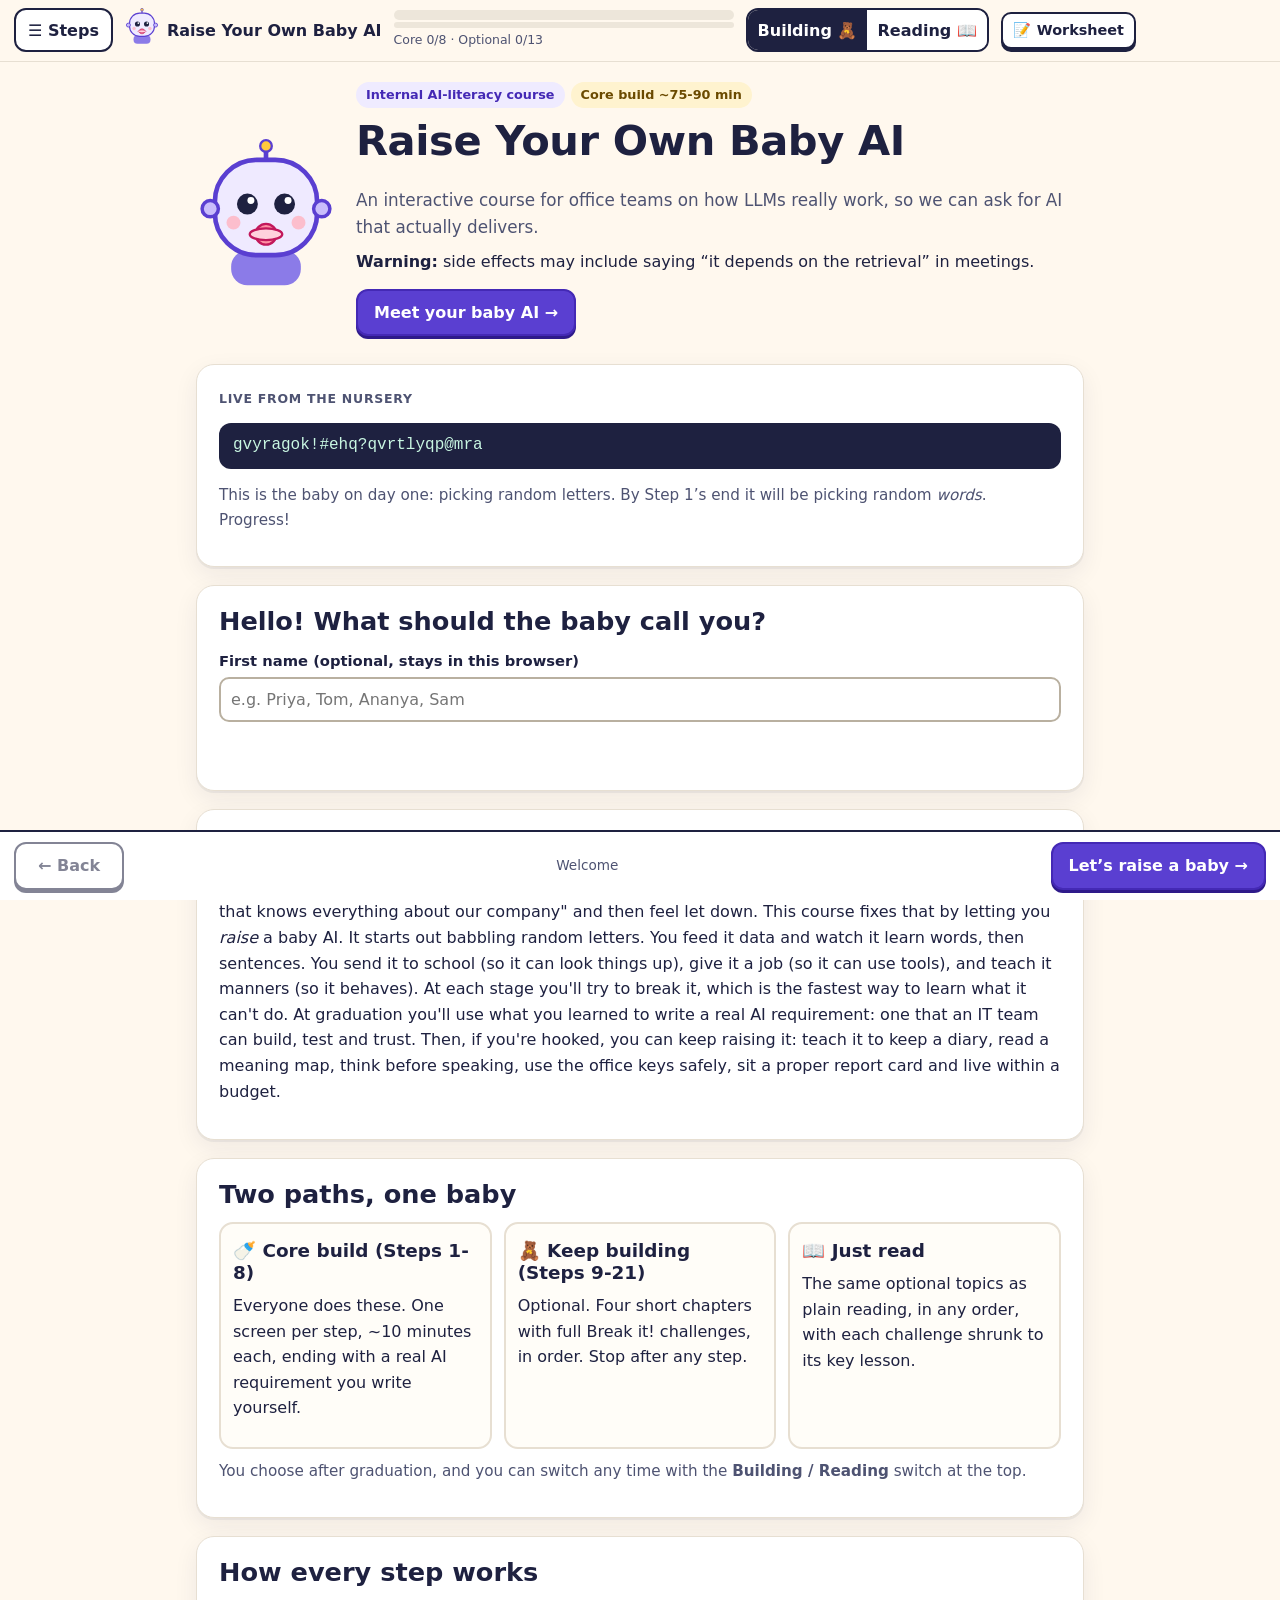
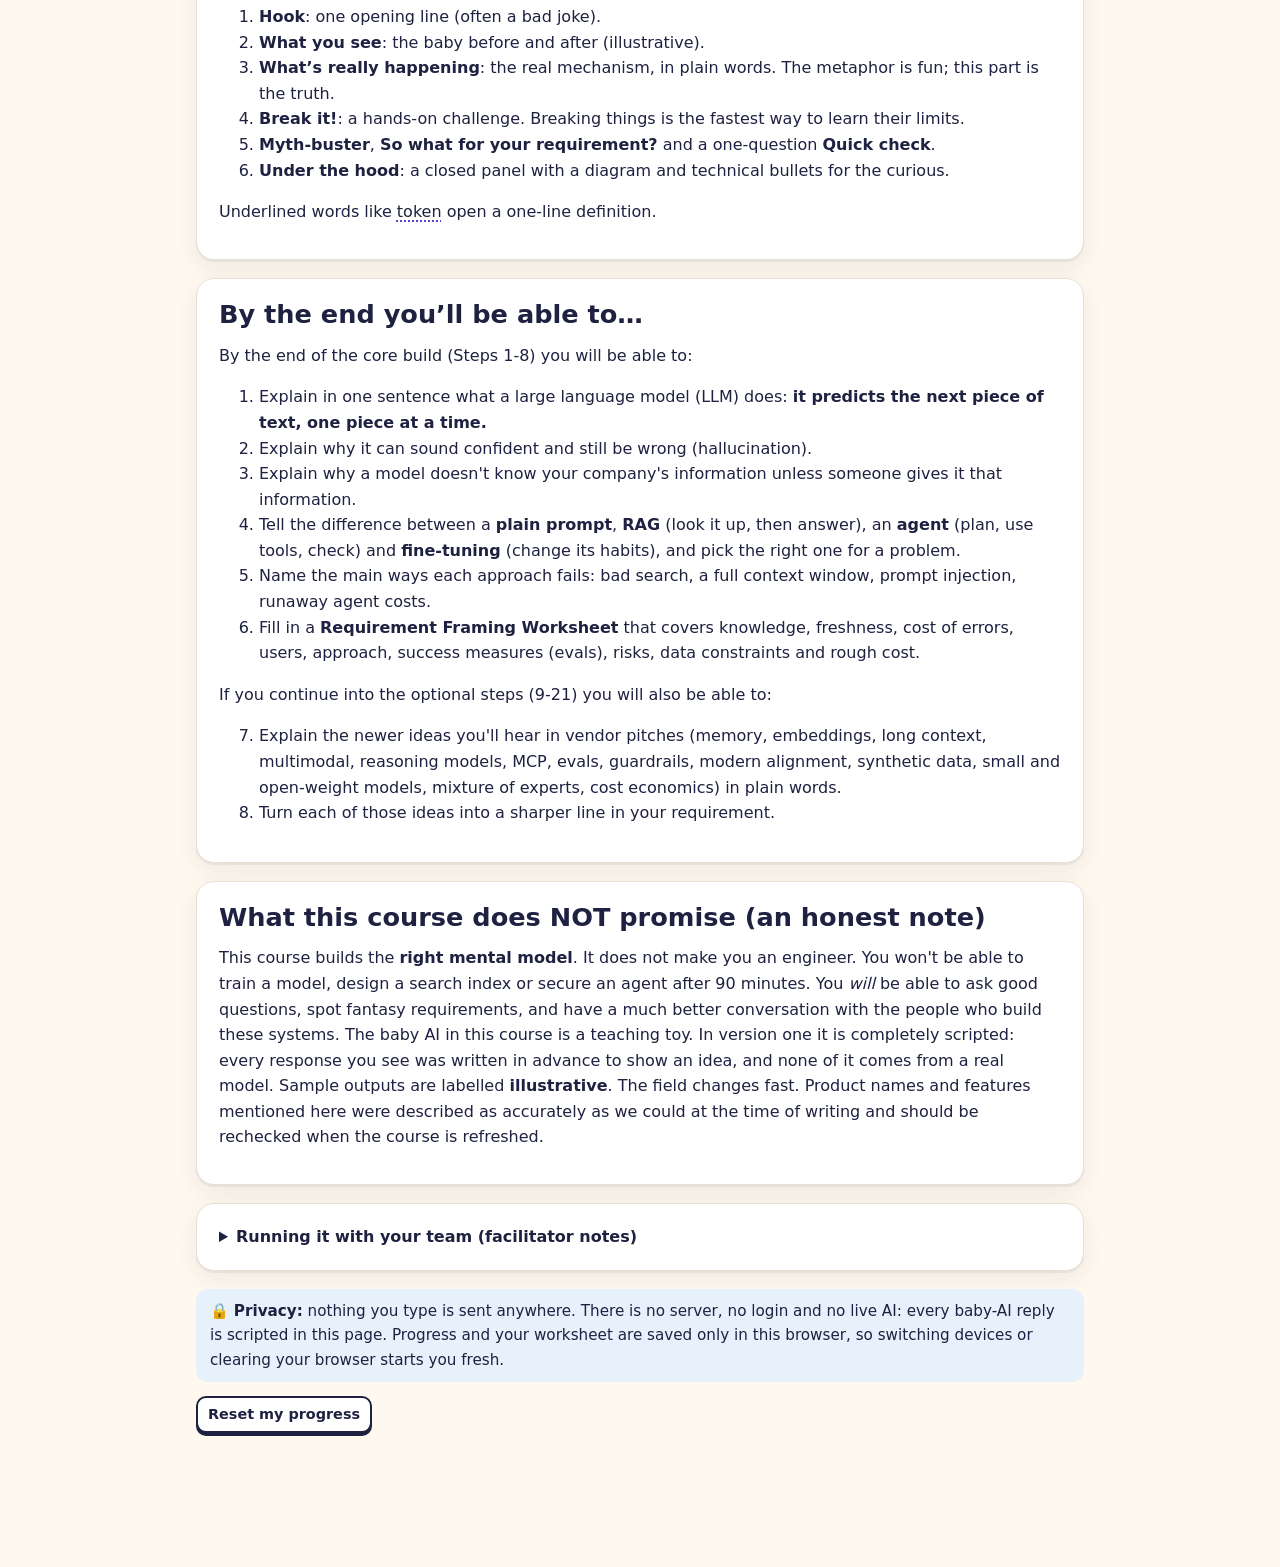
==== index.html @ f0f6d9a9 "Publish Raise Your Own Baby AI course site" ====
<!doctype html>
<html lang="en">
<head>
<meta charset="utf-8">
<meta name="viewport" content="width=device-width, initial-scale=1">
<title>Raise Your Own Baby AI</title>
<meta name="description" content="An interactive, fully offline course for office teams on how LLMs really work. Scripted toy AI, no logins, no live AI.">
<meta name="color-scheme" content="light">
<meta http-equiv="Content-Security-Policy" content="default-src 'self'; img-src 'self' data:; style-src 'self' 'unsafe-inline'; script-src 'self'; connect-src 'none'; object-src 'none'; base-uri 'self'; form-action 'none'">
<meta name="referrer" content="no-referrer">
<link rel="icon" href="assets/img/favicon.svg" type="image/svg+xml">
<link rel="stylesheet" href="assets/css/style.css">
</head>
<body>
<a class="skip" href="#main">Skip to content</a>
<header class="topbar">
  <button id="menuBtn" class="icon-btn" aria-controls="drawer" aria-expanded="false"><span aria-hidden="true">☰</span> Steps</button>
  <a class="brand" href="#/welcome" aria-label="Raise Your Own Baby AI, home"><span id="brandBaby" aria-hidden="true"></span><span>Raise Your Own Baby AI</span></a>
  <div class="progress-wrap" aria-label="Course progress">
    <div class="progress" id="progCore" role="progressbar" aria-label="Core steps done" aria-valuemin="0" aria-valuemax="8" aria-valuenow="0"><span class="core" id="pCore" style="width:0"></span></div>
    <div class="progress" id="progOpt" role="progressbar" aria-label="Optional steps done" aria-valuemin="0" aria-valuemax="13" aria-valuenow="0" style="height:6px"><span class="opt" id="pOpt" style="width:0"></span></div>
    <span class="progress-label" id="progressLabel">Core 0/8</span>
  </div>
  <div class="path-switch hide-sm" role="group" aria-label="Optional steps path">
    <button type="button" data-path="build" aria-pressed="true">Building 🧸</button>
    <button type="button" data-path="read" aria-pressed="false">Reading 📖</button>
  </div>
  <a class="btn small ws-link" href="#/worksheet"><span aria-hidden="true">📝</span><span class="hide-sm">Worksheet</span><span class="sr-only">Worksheet</span></a>
</header>
<nav id="drawer" class="drawer" aria-label="All steps" aria-hidden="true">
  <div class="row" style="justify-content:space-between;margin:0"><strong>All steps</strong><button id="closeDrawer" class="icon-btn" aria-label="Close menu">✕</button></div>
  <div class="path-switch" role="group" aria-label="Optional steps path (menu)" style="margin-top:10px;width:fit-content">
    <button type="button" data-path="build" aria-pressed="true">Building 🧸</button>
    <button type="button" data-path="read" aria-pressed="false">Reading 📖</button>
  </div>
  <div id="drawerList"></div>
  <div class="drawer-foot">
    <p class="note" style="margin:0">🔒 Nothing you type leaves this browser. No server, no login, no live AI.</p>
    <button class="btn small" id="resetBtn">Reset my progress</button>
  </div>
</nav>
<main id="main" tabindex="-1"></main>
<footer class="navbar" aria-label="Step navigation">
  <button class="btn" id="backBtn">← Back</button>
  <span class="where" id="where" aria-live="polite"></span>
  <button class="btn primary" id="nextBtn">Next →</button>
</footer>
<div class="toast" id="toast" role="status" aria-live="polite"></div>
<div id="printArea" aria-hidden="true"></div>
<noscript><p style="padding:20px">This course needs JavaScript turned on. Everything runs in your browser; nothing is sent anywhere.</p></noscript>
<script src="assets/js/content.js"></script>
<script src="assets/js/extras.js"></script>
<script src="assets/js/visuals.js"></script>
<script src="assets/js/widgets-core.js"></script>
<script src="assets/js/widgets-opt-a.js"></script>
<script src="assets/js/widgets-opt-b.js"></script>
<script src="assets/js/worksheet.js"></script>
<script src="assets/js/app.js"></script>
</body>
</html>
---- assets/css/style.css ----
/* Raise Your Own Baby AI — no external fonts, system stack only */
:root{
  --bg:#FFF8EE;--card:#fff;--ink:#1E2140;--muted:#4E5372;--line:#E7DFD2;
  --primary:#5A3FD1;--primary-dark:#4429B5;--primary-soft:#EFEBFF;
  --accent:#FFC93C;--accent-soft:#FFF3CF;--mint:#11714F;--mint-soft:#E2F5EC;
  --coral:#B0341D;--coral-soft:#FFE9E3;--sky:#1F5FA8;--sky-soft:#E6F1FC;
  --radius:18px;--shadow:0 2px 0 rgba(30,33,64,.06),0 8px 24px rgba(30,33,64,.07);
  --font:system-ui,-apple-system,"Segoe UI",Roboto,"Helvetica Neue",Arial,"Noto Sans",sans-serif;
  --font-display:ui-rounded,"SF Pro Rounded","Segoe UI Variable Display","Segoe UI",system-ui,sans-serif;
  --mono:ui-monospace,SFMono-Regular,Consolas,"Liberation Mono",Menlo,monospace;
}
*{box-sizing:border-box}
html{scroll-behavior:smooth;-webkit-text-size-adjust:100%}
@media (prefers-reduced-motion:reduce){html{scroll-behavior:auto}*{animation-duration:.01ms!important;transition-duration:.01ms!important}}
body{margin:0;background:var(--bg);color:var(--ink);font:16px/1.6 var(--font);padding-bottom:84px}
h1,h2,h3,h4{font-family:var(--font-display);line-height:1.2;margin:.2em 0 .5em}
h1{font-size:clamp(1.8rem,4.5vw,2.6rem);letter-spacing:-.01em}
h2{font-size:clamp(1.3rem,3vw,1.6rem)}
h3{font-size:1.15rem}
a{color:var(--primary-dark)}
p{margin:.5em 0 .9em}
code{font-family:var(--mono);font-size:.92em;background:#F4F1EA;padding:.1em .35em;border-radius:6px}
:focus-visible{outline:3px solid #1E66F5;outline-offset:2px;border-radius:6px}
.skip{position:absolute;left:-999px;top:0;background:#fff;padding:8px 12px;z-index:100}
.skip:focus{left:8px;top:8px}
.sr-only{position:absolute;width:1px;height:1px;overflow:hidden;clip:rect(0 0 0 0);white-space:nowrap}
button{font:inherit;cursor:pointer}
button:disabled{cursor:not-allowed;opacity:.55}
input,select,textarea{font:inherit;color:inherit}

/* top bar */
.topbar{position:sticky;top:0;z-index:30;display:flex;align-items:center;gap:12px;padding:8px 14px;background:rgba(255,248,238,.96);border-bottom:1px solid var(--line);backdrop-filter:blur(6px)}
.brand{display:flex;align-items:center;gap:8px;text-decoration:none;color:var(--ink);font-family:var(--font-display);font-weight:800;white-space:nowrap}
.brand .baby{width:34px;height:37px}
.topbar .grow{flex:1;min-width:40px}
.progress-wrap{flex:1;max-width:340px;display:flex;flex-direction:column;gap:2px}
.progress{height:10px;background:#EDE6DA;border-radius:99px;overflow:hidden;display:flex}
.progress .core{background:var(--primary);transition:width .4s}
.progress .opt{background:var(--accent);transition:width .4s}
.progress-label{font-size:.78rem;color:var(--muted);white-space:nowrap}
.btn,.chip-btn{display:inline-flex;align-items:center;justify-content:center;gap:6px;border:2px solid var(--ink);background:#fff;color:var(--ink);padding:9px 16px;border-radius:12px;font-weight:700;text-decoration:none;box-shadow:0 3px 0 var(--ink);transition:transform .08s,box-shadow .08s;min-height:44px}
.btn:hover{transform:translateY(-1px)}
.btn:active{transform:translateY(2px);box-shadow:0 1px 0 var(--ink)}
.btn.primary{background:var(--primary);border-color:var(--primary-dark);color:#fff;box-shadow:0 3px 0 #2E1A8A}
.btn.accent{background:var(--accent);border-color:#8A6300;box-shadow:0 3px 0 #8A6300}
.btn.danger{background:var(--coral);border-color:#7A1F0F;color:#fff;box-shadow:0 3px 0 #7A1F0F}
.btn.ghost{border-color:transparent;box-shadow:none;background:transparent;text-decoration:underline}
.btn.small{padding:5px 10px;min-height:36px;font-size:.9rem;border-radius:10px}
.btn[aria-pressed="true"]{background:var(--ink);color:#fff}
.icon-btn{border:2px solid var(--ink);background:#fff;border-radius:12px;min-height:44px;padding:6px 12px;font-weight:700;color:var(--ink)}
.path-switch{display:flex;border:2px solid var(--ink);border-radius:12px;overflow:hidden}
.path-switch button{border:0;background:#fff;padding:7px 10px;font-weight:700;min-height:40px;color:var(--ink)}
.path-switch button[aria-pressed="true"]{background:var(--ink);color:#fff}
.ws-link{white-space:nowrap}
@media (max-width:820px){.brand span{display:none}.hide-sm{display:none!important}.topbar{gap:8px;padding:8px}}

/* drawer */
.drawer{position:fixed;inset:0 auto 0 0;width:min(360px,92vw);background:#fff;z-index:50;box-shadow:8px 0 30px rgba(0,0,0,.15);overflow:auto;padding:16px;transform:translateX(-105%);transition:transform .2s;visibility:hidden}
.drawer.open{transform:none;visibility:visible}
.scrim{position:fixed;inset:0;background:rgba(30,33,64,.35);z-index:45}
.drawer h2{font-size:1.1rem;margin-top:18px}
.drawer ol{list-style:none;padding:0;margin:0}
.drawer li a,.drawer li .locked{display:flex;gap:10px;align-items:center;padding:8px 10px;border-radius:10px;text-decoration:none;color:var(--ink)}
.drawer li a:hover{background:var(--primary-soft)}
.drawer li a[aria-current="page"]{background:var(--primary);color:#fff}
.drawer li .locked{color:#6b6f85}
.drawer .num{display:inline-grid;place-items:center;width:28px;height:28px;border-radius:50%;background:#F1EDE6;font-weight:800;font-size:.85rem;flex:none}
.drawer .done .num{background:var(--mint);color:#fff}
.drawer-foot{margin-top:20px;padding-top:12px;border-top:1px solid var(--line);display:flex;flex-direction:column;gap:8px}

/* layout */
main{max-width:920px;margin:0 auto;padding:20px 16px 40px;outline:none}
.card{background:var(--card);border:1px solid var(--line);border-radius:var(--radius);padding:20px 22px;margin:18px 0;box-shadow:var(--shadow)}
.card>h2:first-child,.card>h3:first-child{margin-top:0}
.section-label{display:inline-flex;align-items:center;gap:6px;font-size:.78rem;font-weight:800;letter-spacing:.06em;text-transform:uppercase;color:var(--muted);margin-bottom:6px}
.step-head{display:flex;gap:18px;align-items:center;margin-top:8px}
.step-head .baby{flex:none;animation:bob 3s ease-in-out infinite}
@keyframes bob{50%{transform:translateY(-4px)}}
.chips{display:flex;flex-wrap:wrap;gap:6px;margin-bottom:6px}
.chip{display:inline-block;font-size:.8rem;font-weight:700;padding:3px 10px;border-radius:99px;background:var(--primary-soft);color:var(--primary-dark)}
.chip.time{background:var(--accent-soft);color:#6B4A00}
.chip.opt{background:var(--mint-soft);color:var(--mint)}
.concept{color:var(--muted);font-size:1.05rem;margin:0}
.hook{font-size:1.25rem;font-family:var(--font-display);font-weight:650;border-left:6px solid var(--accent);background:var(--accent-soft)}
.quip{display:block;margin-top:8px;font-size:1rem;font-weight:500;color:#5b4300;font-style:italic}
.ba{display:grid;grid-template-columns:1fr 1fr;gap:14px}
@media (max-width:640px){.ba{grid-template-columns:1fr}}
.ba>div{border-radius:14px;padding:14px;position:relative}
.ba .before{background:#F6F2EC;border:2px dashed #CFC5B5}
.ba .after{background:var(--mint-soft);border:2px solid #9ED8BF}
.ba h4{margin:0 0 6px;font-size:.95rem}
.ba code,.out{display:inline;background:#fff;border:1px solid var(--line);font-family:var(--mono);padding:.15em .4em;border-radius:6px;line-height:1.9;box-decoration-break:clone;-webkit-box-decoration-break:clone}
.illus{display:inline-block;font-size:.72rem;font-weight:800;text-transform:uppercase;letter-spacing:.05em;color:#6B4A00;background:var(--accent-soft);border:1px solid #E9C766;padding:1px 8px;border-radius:99px}
.conf{display:inline-block;font-size:.72rem;font-weight:800;color:var(--coral);background:var(--coral-soft);border:1px solid #F2B8AA;padding:1px 8px;border-radius:99px;margin-left:4px;cursor:help}
.note{color:var(--muted);font-size:.95rem;margin-top:10px}
.mech h3{margin-top:1em}
.mech ul,.mech ol{padding-left:1.3em}
table{border-collapse:collapse;width:100%;font-size:.95rem}
th,td{border:1px solid var(--line);padding:8px;text-align:left;vertical-align:top}
th{background:#F7F3EC}
.table-wrap{overflow-x:auto}

/* break it */
.breakit{border:3px solid var(--ink);background:#fff;box-shadow:6px 6px 0 var(--accent)}
.breakit>h2{display:flex;align-items:center;gap:8px;flex-wrap:wrap}
.goal{background:var(--primary-soft);border-radius:12px;padding:10px 14px}
.done-banner{display:none;margin-top:14px;padding:12px 14px;border-radius:12px;background:var(--mint-soft);border:2px solid var(--mint);color:#0B4D36;font-weight:650}
.breakit.complete .done-banner{display:block}
.discover{background:var(--sky-soft);border-left:5px solid var(--sky);padding:10px 14px;border-radius:10px;margin-top:10px}
.widget{margin-top:14px}
.row{display:flex;flex-wrap:wrap;gap:10px;align-items:center;margin:10px 0}
.row.tight{gap:6px}
.col2{display:grid;grid-template-columns:1fr 1fr;gap:14px}
.col3{display:grid;grid-template-columns:repeat(3,1fr);gap:12px}
@media (max-width:700px){.col2,.col3{grid-template-columns:1fr}}
.panel{border:2px solid var(--line);border-radius:14px;padding:12px;background:#FCFAF6}
.panel h4{margin:0 0 8px;font-size:1rem}
.field{display:flex;flex-direction:column;gap:4px;margin:8px 0}
.field label,.lbl{font-weight:700;font-size:.92rem}
.input,select.input,textarea.input{border:2px solid #B9B0A0;border-radius:10px;padding:8px 10px;background:#fff;min-height:42px;width:100%}
textarea.input{min-height:84px;resize:vertical}
.input:focus{border-color:var(--primary)}
input[type=range]{width:100%;accent-color:var(--primary);min-height:32px}
input[type=checkbox],input[type=radio]{accent-color:var(--primary);width:20px;height:20px;vertical-align:middle}
.switch{display:inline-flex;align-items:center;gap:8px;font-weight:700;cursor:pointer;user-select:none;padding:6px 10px;border:2px solid var(--line);border-radius:10px;background:#fff}
.log{font-family:var(--mono);font-size:.86rem;background:#1E2140;color:#E9E6FF;border-radius:12px;padding:12px;min-height:120px;max-height:340px;overflow:auto;white-space:pre-wrap}
.log .plan{color:#B9A9FF}.log .act{color:#FFD873}.log .obs{color:#9FE3C6}.log .bad{color:#FF9C88;font-weight:700}.log .ok{color:#9FE3C6;font-weight:700}
.bubble{background:#fff;border:2px solid var(--line);border-radius:14px 14px 14px 4px;padding:10px 12px;margin:8px 0;max-width:95%}
.bubble.user{background:var(--primary-soft);border-color:#CFC4FF;border-radius:14px 14px 4px 14px;margin-left:auto}
.bubble.bot::before{content:"🤖 ";}
.chat{min-height:150px;max-height:320px;overflow:auto;display:flex;flex-direction:column}
.bars{display:flex;flex-direction:column;gap:6px}
.bar{display:grid;grid-template-columns:110px 1fr 52px;gap:8px;align-items:center;font-size:.92rem}
.bar .track{height:20px;background:#EFE9DF;border-radius:6px;overflow:hidden}
.bar .fill{height:100%;background:var(--primary);border-radius:6px;transition:width .3s}
.bar .tok{font-family:var(--mono);white-space:pre;overflow:hidden;text-overflow:ellipsis}
.meter{display:flex;align-items:center;gap:8px;font-weight:700}
.meter .track{flex:1;height:16px;background:#EFE9DF;border-radius:99px;overflow:hidden;position:relative}
.meter .fill{height:100%;background:var(--accent);transition:width .4s}
.meter .fill.bad{background:var(--coral)}.meter .fill.good{background:var(--mint)}
.tag{display:inline-block;font-size:.78rem;font-weight:700;padding:2px 8px;border-radius:99px;background:#F1EDE6}
.tag.good{background:var(--mint-soft);color:var(--mint)}.tag.bad{background:var(--coral-soft);color:var(--coral)}.tag.warn{background:var(--accent-soft);color:#6B4A00}
.stamp{display:inline-block;border:3px solid var(--coral);color:var(--coral);font-weight:900;padding:4px 10px;transform:rotate(-4deg);border-radius:8px;letter-spacing:.04em;background:#fff}
.alarm{animation:alarm .5s 4}
@keyframes alarm{50%{background:#FFD0C6}}
.pop{animation:pop .3s}
@keyframes pop{0%{transform:scale(.9);opacity:0}100%{transform:none;opacity:1}}
.tokchunks{display:flex;flex-wrap:wrap;gap:4px;margin-top:8px}
.tokchunks span{display:inline-flex;flex-direction:column;align-items:center;padding:4px 6px;border-radius:6px;font-family:var(--mono);white-space:pre;font-size:.9rem}
.tokchunks small{font-size:.7rem;color:var(--muted)}
.tc0{background:#E7E0FF}.tc1{background:#FFF0C2}.tc2{background:#D6F2E5}.tc3{background:#FFE0D8}.tc4{background:#DDEBFA}
.dropzone{border:3px dashed #B9B0A0;border-radius:16px;padding:12px;min-height:90px;display:flex;flex-wrap:wrap;gap:8px;align-items:flex-start;background:#FFFDF8}
.dropzone.over{border-color:var(--primary);background:var(--primary-soft)}
.draggable{cursor:grab;border:2px solid var(--ink);border-radius:12px;background:#fff;padding:8px 12px;font-weight:700;box-shadow:0 2px 0 var(--ink)}
.status{font-weight:700;min-height:1.6em}
.typing::after{content:"";display:inline-block;width:1em;animation:dots 1s steps(4) infinite}
@keyframes dots{0%{content:""}25%{content:"."}50%{content:".."}75%{content:"..."}}

/* myths, sowhat, quiz, hood */
.myth{display:grid;grid-template-columns:auto 1fr;gap:6px 12px;padding:12px 0;border-bottom:1px dashed var(--line)}
.myth:last-of-type{border-bottom:0}
.myth .m{font-weight:700}
.myth .badge{font-size:.72rem;font-weight:900;padding:2px 8px;border-radius:6px;height:fit-content;text-align:center}
.myth .bm{background:var(--coral-soft);color:var(--coral)}.myth .br{background:var(--mint-soft);color:var(--mint)}
.punch{margin-top:10px;font-weight:700;font-family:var(--font-display);color:var(--primary-dark)}
.punch::before{content:"🥁 "}
.sowhat ul{list-style:none;padding:0}
.sowhat li{position:relative;padding:6px 0 6px 34px}
.sowhat li::before{content:"✓";position:absolute;left:0;top:6px;width:24px;height:24px;border-radius:50%;background:var(--mint);color:#fff;display:grid;place-items:center;font-weight:900;font-size:.85rem}
.ws-update{background:var(--accent-soft);border-radius:12px;padding:10px 14px}
.quiz fieldset{border:0;padding:0;margin:0}
.quiz legend{font-weight:700;font-size:1.08rem;margin-bottom:8px}
.quiz .opt{display:block;width:100%;text-align:left;border:2px solid #B9B0A0;background:#fff;border-radius:12px;padding:10px 14px;margin:8px 0;font-weight:600;color:var(--ink);min-height:44px}
.quiz .opt:hover{border-color:var(--primary)}
.quiz .opt.correct{border-color:var(--mint);background:var(--mint-soft)}
.quiz .opt.wrong{border-color:var(--coral);background:var(--coral-soft)}
.quiz .fb{min-height:1.5em;font-weight:650;margin-top:6px}
details.hood{background:#1E2140;color:#F0EEFF;border-radius:var(--radius);margin:18px 0;box-shadow:var(--shadow)}
details.hood summary{cursor:pointer;padding:16px 20px;font-weight:800;font-family:var(--font-display);font-size:1.08rem;list-style:none;display:flex;align-items:center;gap:10px}
details.hood summary::-webkit-details-marker{display:none}
details.hood summary::after{content:"▸";margin-left:auto;transition:transform .2s}
details.hood[open] summary::after{transform:rotate(90deg)}
details.hood .hood-body{padding:0 20px 20px}
details.hood a{color:#C9BCFF}
.vis{background:#fff;color:var(--ink);border-radius:14px;padding:14px;margin:6px 0 12px;overflow-x:auto}
.vis img{max-width:100%;height:auto;display:block;margin:0 auto}
.vis img.diagram{max-height:560px}
.caption{font-style:italic;color:#D9D4FF}
.hood ul{padding-left:1.2em}
.hood code{background:#2F3366;color:#fff}
.gloss{background:none;border:0;padding:0;color:inherit;font:inherit;text-decoration:underline dotted 2px;text-decoration-color:var(--primary);text-underline-offset:3px;cursor:help}
details.hood .gloss{text-decoration-color:#C9BCFF}
.gloss-pop{position:absolute;z-index:60;max-width:300px;background:var(--ink);color:#fff;padding:10px 12px;border-radius:12px;font-size:.9rem;line-height:1.45;box-shadow:0 10px 30px rgba(0,0,0,.25)}
.gloss-pop b{color:var(--accent)}

/* bottom nav */
.navbar{position:fixed;left:0;right:0;bottom:0;z-index:30;background:#fff;border-top:2px solid var(--ink);display:flex;align-items:center;justify-content:space-between;gap:10px;padding:10px 14px}
.navbar .where{font-size:.85rem;color:var(--muted);text-align:center;flex:1;overflow:hidden;text-overflow:ellipsis;white-space:nowrap}
.navbar .btn{min-width:110px}
.toast{position:fixed;left:50%;bottom:92px;transform:translateX(-50%);background:var(--ink);color:#fff;padding:10px 16px;border-radius:12px;z-index:70;max-width:92vw;box-shadow:var(--shadow);opacity:0;pointer-events:none;transition:opacity .25s}
.toast.show{opacity:1;pointer-events:auto}

/* modal */
.modal-back{position:fixed;inset:0;background:rgba(30,33,64,.55);z-index:80;display:grid;place-items:center;padding:16px}
.modal{background:#fff;border-radius:22px;max-width:640px;width:100%;padding:24px;border:3px solid var(--ink);box-shadow:8px 8px 0 var(--accent);max-height:92vh;overflow:auto}
.choice{display:block;width:100%;text-align:left;border:3px solid var(--ink);background:#fff;border-radius:16px;padding:14px 16px;margin:10px 0;box-shadow:0 4px 0 var(--ink);color:var(--ink)}
.choice:hover{background:var(--primary-soft)}
.choice strong{display:block;font-size:1.1rem;font-family:var(--font-display)}
.choice.main{background:var(--primary);color:#fff;border-color:var(--primary-dark)}
.choice.main:hover{background:var(--primary-dark)}

/* welcome */
.hero{display:grid;grid-template-columns:auto 1fr;gap:20px;align-items:center}
.hero .baby{animation:bob 3s ease-in-out infinite}
@media (max-width:600px){.hero{grid-template-columns:1fr;text-align:center}.hero .baby{margin:0 auto}}
.babble{font-family:var(--mono);background:#1E2140;color:#C9F7E2;padding:10px 14px;border-radius:12px;min-height:2.6em;overflow-wrap:anywhere}
.path-cards{display:grid;grid-template-columns:repeat(3,1fr);gap:12px}
@media (max-width:700px){.path-cards{grid-template-columns:1fr}}
.path-cards>div{border:2px solid var(--line);border-radius:14px;padding:12px;background:#FFFDF8}
.privacy{background:var(--sky-soft);border-radius:12px;padding:10px 14px;font-size:.95rem}

/* worksheet */
.ws-top{display:flex;gap:16px;align-items:center;flex-wrap:wrap}
.ring{width:84px;height:84px;flex:none}
.ws-sec{scroll-margin-top:80px}
.ws-sec.hl{outline:4px solid var(--accent);outline-offset:3px}
.ws-sec h3{display:flex;align-items:center;gap:8px}
.ws-sec h3 .ok{font-size:.8rem}
.checks{display:flex;flex-wrap:wrap;gap:8px}
.checks label{display:inline-flex;gap:6px;align-items:center;border:2px solid var(--line);border-radius:10px;padding:6px 10px;background:#fff;cursor:pointer}
.src-table input{width:100%;border:1px solid #B9B0A0;border-radius:6px;padding:6px;min-width:110px}
.src-table select{border:1px solid #B9B0A0;border-radius:6px;padding:6px}
.saved{font-size:.85rem;color:var(--mint);font-weight:700}
.split{display:grid;grid-template-columns:1.4fr 1fr;gap:18px;align-items:start}
.split .sticky{position:sticky;top:76px}
@media (max-width:900px){.split{grid-template-columns:1fr}.split .sticky{position:static}}
.checklist li{margin:6px 0}
.checklist button{text-align:left;border:2px solid var(--line);background:#fff;border-radius:12px;padding:8px 10px;width:100%;color:var(--ink)}
.checklist li.skipped button{opacity:.6}
.diff{background:#FFF3B0}
.cmp{display:grid;grid-template-columns:1fr 1fr;gap:10px;font-size:.9rem}
.cmp>div{border:1px solid var(--line);border-radius:10px;padding:8px;background:#fff;white-space:pre-wrap}
.approach-q{border:2px solid var(--primary);border-radius:14px;padding:12px;background:var(--primary-soft)}
#printArea{display:none}

/* widget specifics */
.toybox{display:flex;gap:4px;align-items:stretch;min-height:80px;border:3px solid var(--ink);border-radius:12px;padding:6px;background:#FFFDF8;overflow:hidden;position:relative}
.toybox .blk{border-radius:8px;padding:4px 6px;font-size:.78rem;background:#DDEBFA;border:1px solid #9CC0E8;display:flex;flex-direction:column;justify-content:space-between;min-width:40px;overflow:hidden;transition:all .4s}
.toybox .blk.instr{background:var(--accent-soft);border-color:#E0B13A;font-weight:700}
.toybox .blk.out{transform:translateX(-120%);opacity:0}
.cap-line{font-size:.85rem;color:var(--muted)}
.shelf{display:flex;flex-wrap:wrap;gap:6px;padding:10px;border-bottom:10px solid #9A6B3F;background:#FBF3E6;border-radius:8px 8px 0 0}
.book{writing-mode:vertical-rl;transform:rotate(180deg);min-height:130px;width:36px;border-radius:4px;padding:6px 2px;font-size:.74rem;font-weight:700;border:2px solid rgba(0,0,0,.25);display:flex;align-items:center;justify-content:center;position:relative;color:#1E2140}
.book.hit{outline:4px solid var(--primary);transform:rotate(180deg) translateY(10px)}
.book.removed{opacity:.25;text-decoration:line-through}
.book-tools{display:flex;flex-wrap:wrap;gap:6px}
.promptbox{font-family:var(--mono);font-size:.85rem;background:#F7F3EC;border:2px dashed #B9B0A0;border-radius:12px;padding:10px;white-space:pre-wrap;min-height:60px}
.toolbelt{display:flex;flex-wrap:wrap;gap:8px}
.toolbelt .tool{border:2px solid var(--ink);border-radius:12px;padding:6px 10px;background:#fff;font-weight:700}
.toolbelt .tool.locked{background:#EEE;color:#555;border-style:dashed}
.sticky-note{background:#FFF2A8;border:1px solid #E1C94A;padding:8px 10px;border-radius:4px;box-shadow:2px 3px 0 rgba(0,0,0,.08);margin:6px 0;display:flex;gap:6px;align-items:center;justify-content:space-between}
.sticky-note.glow{box-shadow:0 0 0 4px var(--coral);animation:pop .3s}
.mapsvg{width:100%;height:auto;background:#FFFDF8;border:2px solid var(--line);border-radius:14px}
.bagbar{display:flex;height:42px;border:3px solid var(--ink);border-radius:12px;overflow:hidden;background:#fff}
.bagbar>div{height:100%;display:flex;align-items:center;justify-content:center;font-size:.7rem;font-weight:700;overflow:hidden;white-space:nowrap;border-right:1px solid rgba(0,0,0,.15)}
.receipt{background:#fff;border:1px solid #ccc;padding:14px;font-family:var(--mono);font-size:.85rem;max-width:300px;box-shadow:0 4px 12px rgba(0,0,0,.08);position:relative;transition:filter .2s}
.cheese{display:flex;flex-direction:column;gap:6px}
.cheese label{display:flex;align-items:center;gap:10px;background:#FFE58A;border:2px solid #C9A227;border-radius:10px;padding:6px 10px;font-weight:700;position:relative}
.cheese label.off{background:#F3EEDD;border-style:dashed;color:#6b6f85}
.cheese label.stop{box-shadow:0 0 0 4px var(--mint)}
.cheese label.pass{box-shadow:0 0 0 4px var(--coral)}
.grid-eval{display:grid;grid-template-columns:repeat(20,1fr);gap:2px}
.grid-eval span{aspect-ratio:1;border-radius:2px;background:#ddd}
.grid-eval .g{background:#2F9E74}.grid-eval .r{background:#D9534F}
.experts{display:grid;grid-template-columns:repeat(8,1fr);gap:6px}
.experts div{border:2px solid var(--ink);border-radius:10px;padding:6px 2px;text-align:center;font-size:.78rem;font-weight:700;background:#fff;transition:background .2s}
.experts div.on{background:var(--accent)}
.experts .q{display:block;font-size:.7rem;color:var(--coral);min-height:1.2em}
.keyring{display:grid;grid-template-columns:repeat(3,1fr);gap:10px}
@media (max-width:640px){.keyring{grid-template-columns:repeat(2,1fr)}.experts{grid-template-columns:repeat(4,1fr)}}
.keyring .plug{border:2px solid var(--ink);border-radius:12px;padding:8px;background:#fff}
.tray{border:2px dashed var(--coral);border-radius:12px;padding:10px;background:var(--coral-soft);margin-top:10px}
.pairs .pair{display:grid;grid-template-columns:1fr 1fr;gap:10px;margin:10px 0}
.pairs .pair button{text-align:left;border:2px solid #B9B0A0;background:#fff;border-radius:12px;padding:10px;color:var(--ink)}
.pairs .pair button[aria-pressed="true"]{border-color:var(--primary);background:var(--primary-soft)}
@media (max-width:640px){.pairs .pair{grid-template-columns:1fr}}
.fantasy-card{border:3px solid var(--ink);border-radius:16px;padding:16px;background:#FFFDF8;font-size:1.15rem;font-family:var(--font-display);line-height:1.8}
.phrase{background:none;border:0;border-bottom:3px dotted var(--primary);padding:0 2px;font:inherit;color:inherit;cursor:pointer}
.phrase[aria-pressed="true"]{background:var(--coral-soft);border-bottom-color:var(--coral)}
.phrase.missed{background:var(--accent-soft)}
.summary-grid{display:grid;grid-template-columns:repeat(auto-fill,minmax(150px,1fr));gap:8px}
.summary-grid a{display:block;border:2px solid var(--line);border-radius:12px;padding:8px;text-decoration:none;color:var(--ink);background:#fff}
.summary-grid a.done{border-color:var(--mint);background:var(--mint-soft)}
.lockscreen{text-align:center}
.coins{font-size:1.1rem;letter-spacing:1px;overflow-wrap:anywhere}
svg text{font-family:var(--font)}

/* print: only worksheet print area */
@media print{
  body{background:#fff;padding:0}
  body>*:not(#printArea){display:none!important}
  #printArea{display:block!important;font:11pt/1.45 Georgia,serif;color:#000}
  #printArea h1{font-size:18pt}#printArea h2{font-size:12.5pt;margin:12pt 0 3pt;border-bottom:1px solid #999}
  #printArea .pa-row{margin:2pt 0}#printArea .pa-k{font-weight:bold}
  @page{margin:16mm}
}
h1[tabindex="-1"]:focus{outline:none}
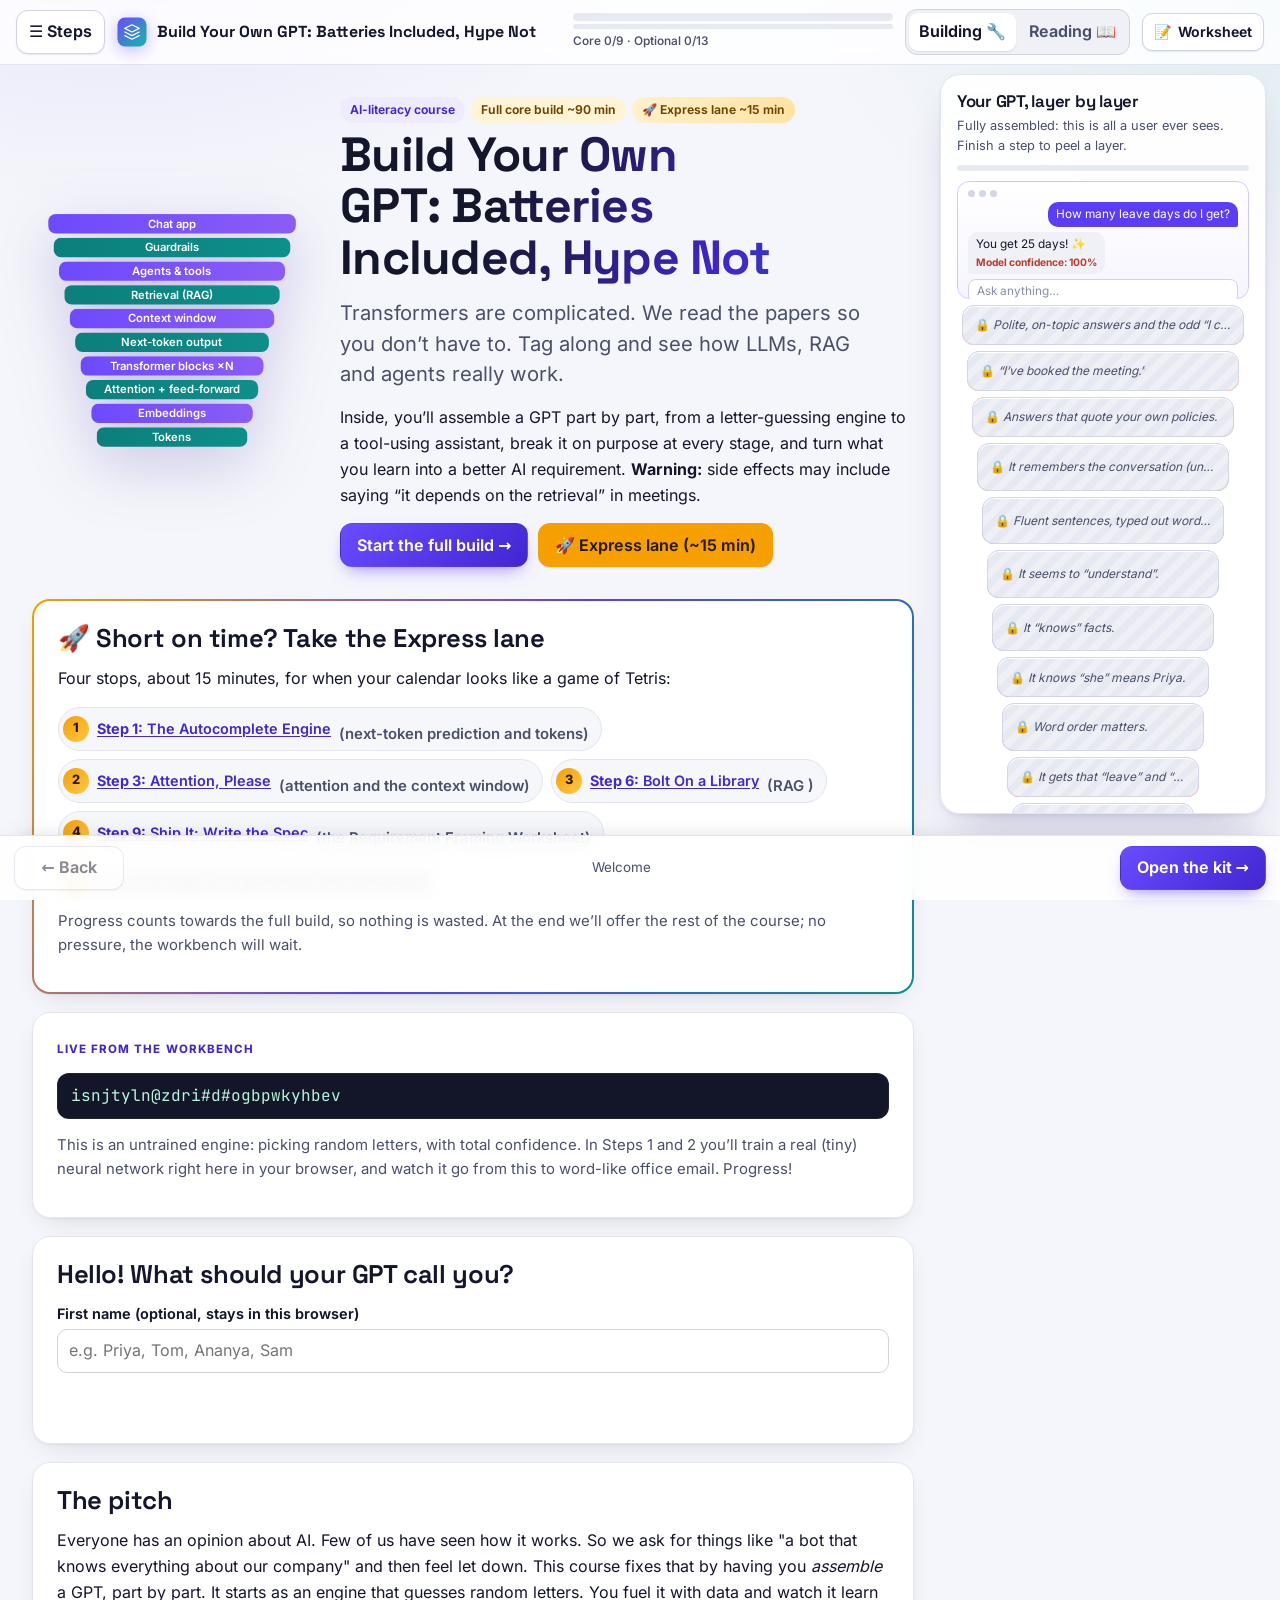
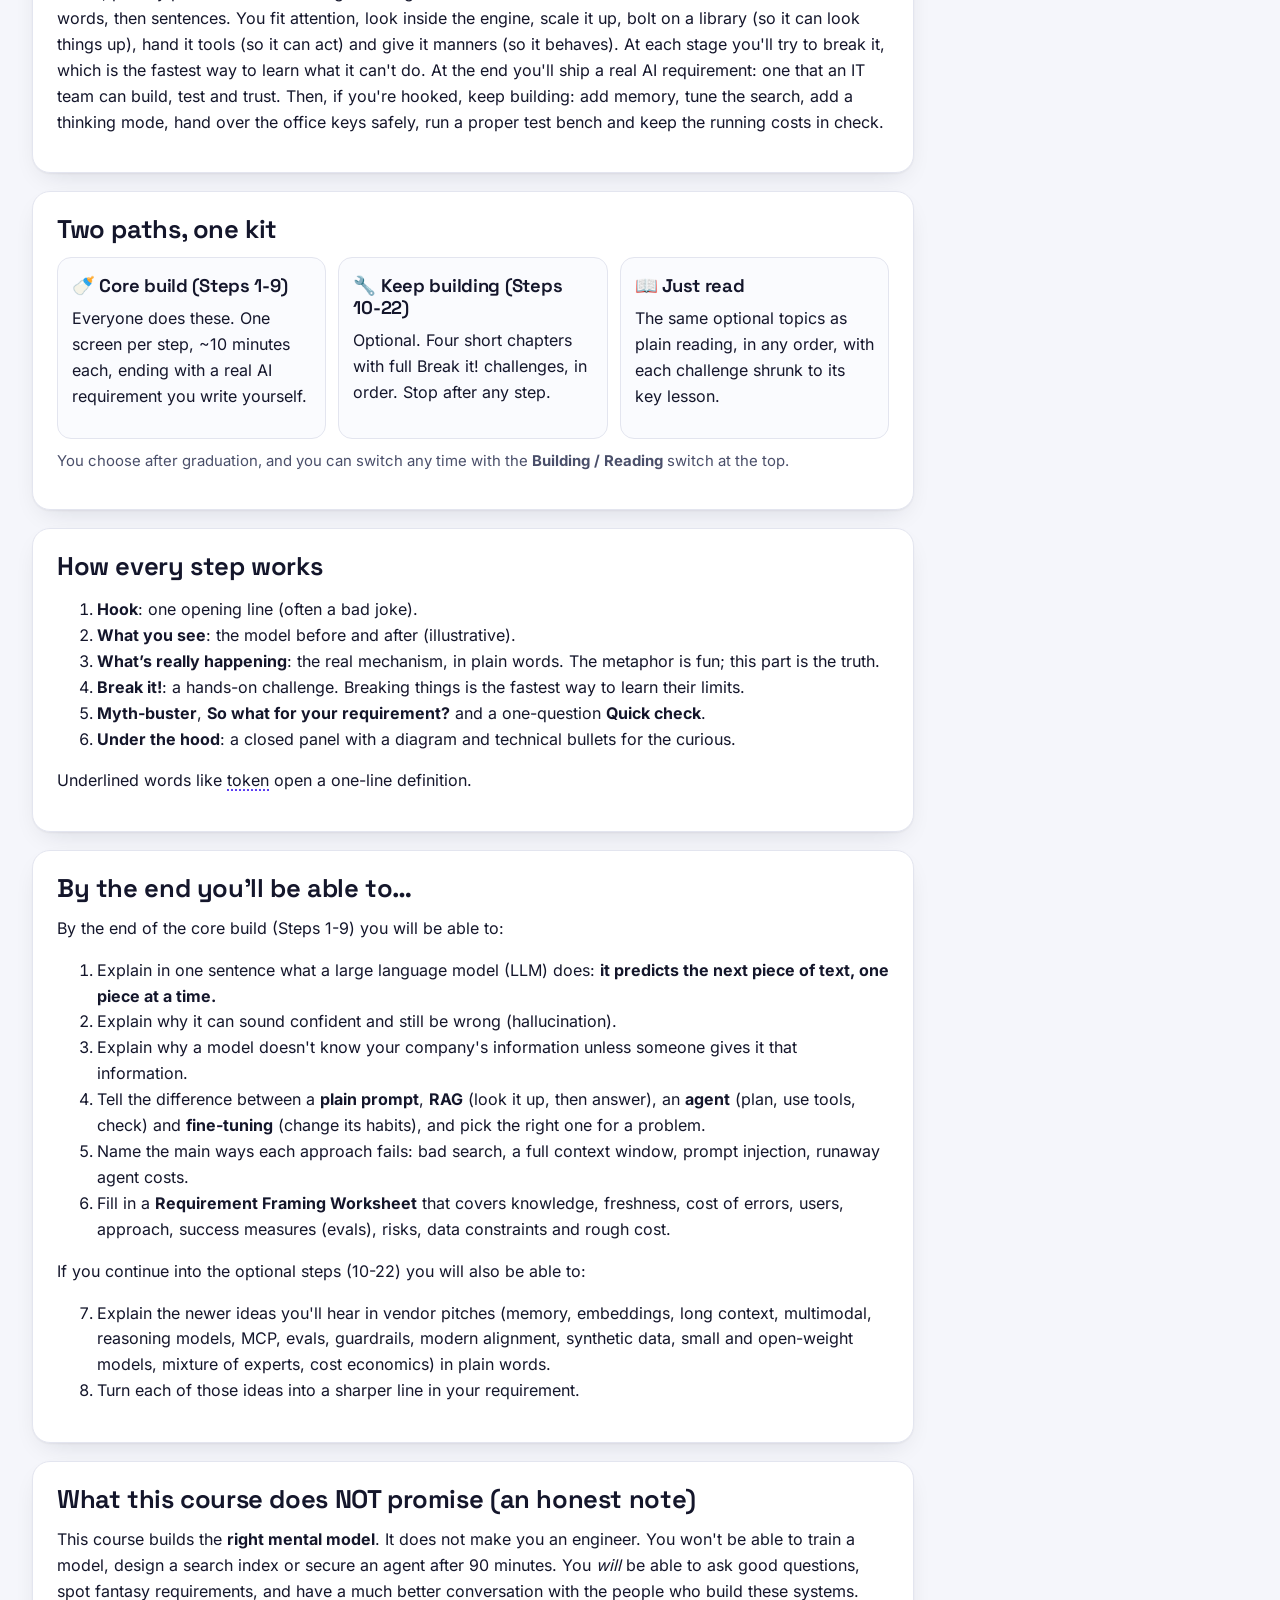
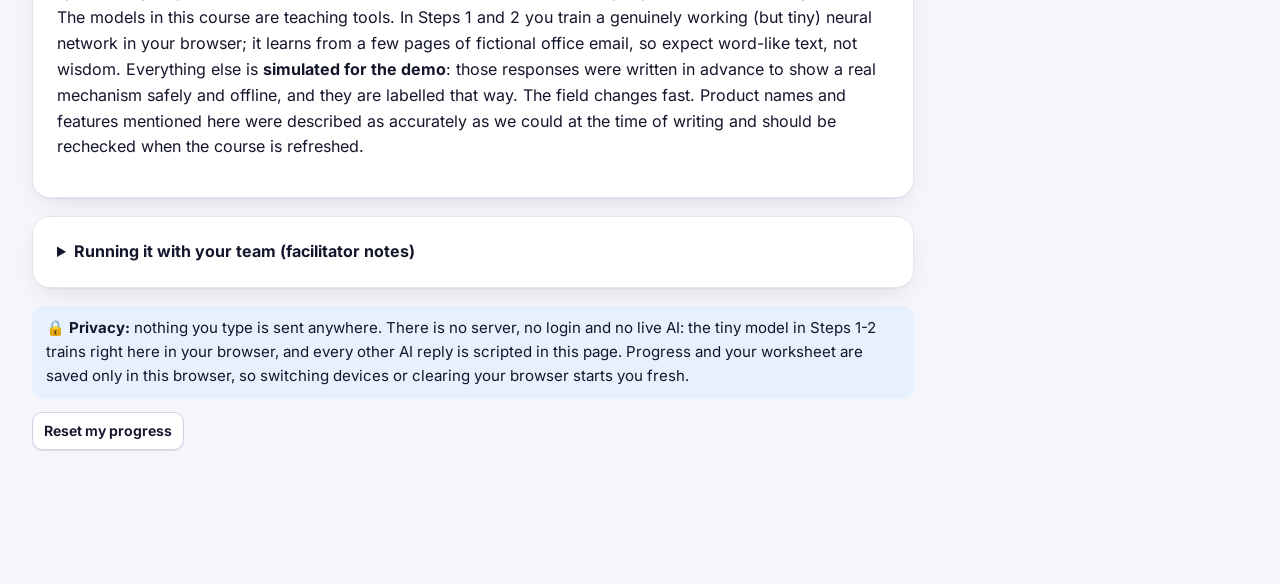
==== commit 775df0f6: "Build Your Own GPT: real in-browser model, Inside the Brain step, express lane, peel-the-layers diag" ====
--- a/index.html
+++ b/index.html
@@ -3,26 +3,29 @@
 <head>
 <meta charset="utf-8">
 <meta name="viewport" content="width=device-width, initial-scale=1">
-<title>Raise Your Own Baby AI</title>
-<meta name="description" content="An interactive, fully offline course for office teams on how LLMs really work. Scripted toy AI, no logins, no live AI.">
+<title>Build Your Own GPT: Batteries Included, Hype Not</title>
+<meta name="description" content="Transformers are complicated. We read the papers so you don’t have to. Tag along and see how LLMs, RAG and agents really work.">
 <meta name="color-scheme" content="light">
-<meta http-equiv="Content-Security-Policy" content="default-src 'self'; img-src 'self' data:; style-src 'self' 'unsafe-inline'; script-src 'self'; connect-src 'none'; object-src 'none'; base-uri 'self'; form-action 'none'">
+<meta name="theme-color" content="#6d4aff">
+<meta http-equiv="Content-Security-Policy" content="default-src 'self'; img-src 'self' data:; style-src 'self' 'unsafe-inline'; font-src 'self'; script-src 'self'; connect-src 'none'; object-src 'none'; base-uri 'self'; form-action 'none'">
 <meta name="referrer" content="no-referrer">
 <link rel="icon" href="assets/img/favicon.svg" type="image/svg+xml">
+<link rel="preload" href="assets/fonts/inter-latin-wght-normal.woff2" as="font" type="font/woff2" crossorigin>
 <link rel="stylesheet" href="assets/css/style.css">
 </head>
 <body>
 <a class="skip" href="#main">Skip to content</a>
 <header class="topbar">
   <button id="menuBtn" class="icon-btn" aria-controls="drawer" aria-expanded="false"><span aria-hidden="true">☰</span> Steps</button>
-  <a class="brand" href="#/welcome" aria-label="Raise Your Own Baby AI, home"><span id="brandBaby" aria-hidden="true"></span><span>Raise Your Own Baby AI</span></a>
+  <a class="brand" id="brandLink" href="#/welcome" aria-label="Build Your Own GPT: Batteries Included, Hype Not, home"><span id="brandIcon" aria-hidden="true"></span><span id="brandName">Build Your Own GPT: Batteries Included, Hype Not</span></a>
   <div class="progress-wrap" aria-label="Course progress">
-    <div class="progress" id="progCore" role="progressbar" aria-label="Core steps done" aria-valuemin="0" aria-valuemax="8" aria-valuenow="0"><span class="core" id="pCore" style="width:0"></span></div>
-    <div class="progress" id="progOpt" role="progressbar" aria-label="Optional steps done" aria-valuemin="0" aria-valuemax="13" aria-valuenow="0" style="height:6px"><span class="opt" id="pOpt" style="width:0"></span></div>
-    <span class="progress-label" id="progressLabel">Core 0/8</span>
+    <div class="progress" id="progExp" role="progressbar" aria-label="Express lane stops done" aria-valuemin="0" aria-valuemax="4" aria-valuenow="0" hidden><span class="exp" id="pExp" style="width:0"></span></div>
+    <div class="progress" id="progCore" role="progressbar" aria-label="Core steps done" aria-valuemin="0" aria-valuemax="9" aria-valuenow="0"><span class="core" id="pCore" style="width:0"></span></div>
+    <div class="progress thin" id="progOpt" role="progressbar" aria-label="Optional steps done" aria-valuemin="0" aria-valuemax="13" aria-valuenow="0"><span class="opt" id="pOpt" style="width:0"></span></div>
+    <span class="progress-label" id="progressLabel">Core 0/9</span>
   </div>
   <div class="path-switch hide-sm" role="group" aria-label="Optional steps path">
-    <button type="button" data-path="build" aria-pressed="true">Building 🧸</button>
+    <button type="button" data-path="build" aria-pressed="true">Building 🔧</button>
     <button type="button" data-path="read" aria-pressed="false">Reading 📖</button>
   </div>
   <a class="btn small ws-link" href="#/worksheet"><span aria-hidden="true">📝</span><span class="hide-sm">Worksheet</span><span class="sr-only">Worksheet</span></a>
@@ -30,15 +33,16 @@
 <nav id="drawer" class="drawer" aria-label="All steps" aria-hidden="true">
   <div class="row" style="justify-content:space-between;margin:0"><strong>All steps</strong><button id="closeDrawer" class="icon-btn" aria-label="Close menu">✕</button></div>
   <div class="path-switch" role="group" aria-label="Optional steps path (menu)" style="margin-top:10px;width:fit-content">
-    <button type="button" data-path="build" aria-pressed="true">Building 🧸</button>
+    <button type="button" data-path="build" aria-pressed="true">Building 🔧</button>
     <button type="button" data-path="read" aria-pressed="false">Reading 📖</button>
   </div>
   <div id="drawerList"></div>
   <div class="drawer-foot">
-    <p class="note" style="margin:0">🔒 Nothing you type leaves this browser. No server, no login, no live AI.</p>
+    <p class="note" style="margin:0">🔒 Nothing you type leaves this browser. No server, no login, no cloud AI.</p>
     <button class="btn small" id="resetBtn">Reset my progress</button>
   </div>
 </nav>
+<aside id="layerPanel" class="layer-panel" aria-labelledby="lpTitle"></aside>
 <main id="main" tabindex="-1"></main>
 <footer class="navbar" aria-label="Step navigation">
   <button class="btn" id="backBtn">← Back</button>
@@ -48,13 +52,19 @@
 <div class="toast" id="toast" role="status" aria-live="polite"></div>
 <div id="printArea" aria-hidden="true"></div>
 <noscript><p style="padding:20px">This course needs JavaScript turned on. Everything runs in your browser; nothing is sent anywhere.</p></noscript>
+<script src="assets/js/config.js"></script>
 <script src="assets/js/content.js"></script>
 <script src="assets/js/extras.js"></script>
+<script src="assets/js/corpus.js"></script>
+<script src="assets/js/minigpt.js"></script>
 <script src="assets/js/visuals.js"></script>
 <script src="assets/js/widgets-core.js"></script>
+<script src="assets/js/widgets-real.js"></script>
+<script src="assets/js/widgets-brain.js"></script>
 <script src="assets/js/widgets-opt-a.js"></script>
 <script src="assets/js/widgets-opt-b.js"></script>
 <script src="assets/js/worksheet.js"></script>
+<script src="assets/js/layers.js"></script>
 <script src="assets/js/app.js"></script>
 </body>
 </html>
--- a/assets/css/style.css
+++ b/assets/css/style.css
@@ -1,299 +1,509 @@
-/* Raise Your Own Baby AI — no external fonts, system stack only */
+/* Build Your Own GPT: Batteries Included, Hype Not.
+   Design: Inter (body), Space Grotesk (display), JetBrains Mono (code). All fonts bundled locally (OFL, see assets/fonts). */
+@font-face{font-family:"Inter";src:url(../fonts/inter-latin-wght-normal.woff2) format("woff2");font-weight:100 900;font-style:normal;font-display:swap}
+@font-face{font-family:"Space Grotesk";src:url(../fonts/space-grotesk-latin-wght-normal.woff2) format("woff2");font-weight:300 700;font-style:normal;font-display:swap}
+@font-face{font-family:"JetBrains Mono";src:url(../fonts/jetbrains-mono-latin-wght-normal.woff2) format("woff2");font-weight:100 800;font-style:normal;font-display:swap}
 :root{
-  --bg:#FFF8EE;--card:#fff;--ink:#1E2140;--muted:#4E5372;--line:#E7DFD2;
-  --primary:#5A3FD1;--primary-dark:#4429B5;--primary-soft:#EFEBFF;
-  --accent:#FFC93C;--accent-soft:#FFF3CF;--mint:#11714F;--mint-soft:#E2F5EC;
-  --coral:#B0341D;--coral-soft:#FFE9E3;--sky:#1F5FA8;--sky-soft:#E6F1FC;
-  --radius:18px;--shadow:0 2px 0 rgba(30,33,64,.06),0 8px 24px rgba(30,33,64,.07);
-  --font:system-ui,-apple-system,"Segoe UI",Roboto,"Helvetica Neue",Arial,"Noto Sans",sans-serif;
-  --font-display:ui-rounded,"SF Pro Rounded","Segoe UI Variable Display","Segoe UI",system-ui,sans-serif;
-  --mono:ui-monospace,SFMono-Regular,Consolas,"Liberation Mono",Menlo,monospace;
+  --bg:#f5f6fb;--card:#fff;--ink:#14162b;--muted:#4a4f6a;--line:#e3e5ef;--line2:#cfd3e2;
+  --primary:#5b3df5;--primary-dark:#4126d1;--primary-soft:#efebff;
+  --accent:#0e8f8a;--accent-dark:#0a6e6a;--accent-soft:#dff5f3;
+  --amber:#f59f00;--amber-soft:#fff4d6;--amber-ink:#6e4500;
+  --mint:#12805c;--mint-soft:#e3f6ee;--coral:#c0392b;--coral-soft:#fdecea;--sky:#1f63c4;--sky-soft:#e7f0fd;
+  --radius:18px;
+  --shadow-sm:0 1px 2px rgba(20,22,43,.06),0 1px 1px rgba(20,22,43,.04);
+  --shadow:0 1px 2px rgba(20,22,43,.05),0 10px 28px -12px rgba(20,22,43,.16);
+  --shadow-lg:0 2px 4px rgba(20,22,43,.06),0 24px 48px -18px rgba(40,30,120,.28);
+  --font:"Inter",system-ui,-apple-system,"Segoe UI",Roboto,"Helvetica Neue",Arial,"Noto Sans",sans-serif;
+  --font-display:"Space Grotesk","Inter",system-ui,sans-serif;
+  --mono:"JetBrains Mono",ui-monospace,SFMono-Regular,Consolas,"Liberation Mono",Menlo,monospace;
+  --ease:cubic-bezier(.2,.8,.2,1);
+  --topbar-h:62px;
 }
 *{box-sizing:border-box}
 html{scroll-behavior:smooth;-webkit-text-size-adjust:100%}
-@media (prefers-reduced-motion:reduce){html{scroll-behavior:auto}*{animation-duration:.01ms!important;transition-duration:.01ms!important}}
-body{margin:0;background:var(--bg);color:var(--ink);font:16px/1.6 var(--font);padding-bottom:84px}
-h1,h2,h3,h4{font-family:var(--font-display);line-height:1.2;margin:.2em 0 .5em}
-h1{font-size:clamp(1.8rem,4.5vw,2.6rem);letter-spacing:-.01em}
-h2{font-size:clamp(1.3rem,3vw,1.6rem)}
-h3{font-size:1.15rem}
-a{color:var(--primary-dark)}
+body{margin:0;background:var(--bg);color:var(--ink);font:16px/1.62 var(--font);padding-bottom:84px;font-feature-settings:"cv11","ss01";
+  background-image:radial-gradient(900px 500px at 8% -10%,rgba(91,61,245,.10),transparent 60%),radial-gradient(800px 500px at 100% 0%,rgba(14,143,138,.09),transparent 60%);background-attachment:fixed}
+h1,h2,h3,h4,h5{font-family:var(--font-display);line-height:1.18;margin:.2em 0 .5em;letter-spacing:-.015em}
+h1{font-size:clamp(1.75rem,4.4vw,2.6rem);font-weight:700}
+h2{font-size:clamp(1.28rem,3vw,1.6rem);font-weight:650}
+h3{font-size:1.15rem;font-weight:650}
+h5{font-size:.92rem;margin:.2em 0 .4em}
+a{color:var(--primary-dark);text-underline-offset:2px}
 p{margin:.5em 0 .9em}
-code{font-family:var(--mono);font-size:.92em;background:#F4F1EA;padding:.1em .35em;border-radius:6px}
-:focus-visible{outline:3px solid #1E66F5;outline-offset:2px;border-radius:6px}
+code{font-family:var(--mono);font-size:.88em;background:#f0f1f7;padding:.12em .38em;border-radius:6px}
+:focus-visible{outline:3px solid #1e66f5;outline-offset:2px;border-radius:6px}
 .skip{position:absolute;left:-999px;top:0;background:#fff;padding:8px 12px;z-index:100}
 .skip:focus{left:8px;top:8px}
 .sr-only{position:absolute;width:1px;height:1px;overflow:hidden;clip:rect(0 0 0 0);white-space:nowrap}
 button{font:inherit;cursor:pointer}
-button:disabled{cursor:not-allowed;opacity:.55}
+button:disabled{cursor:not-allowed;opacity:.5}
 input,select,textarea{font:inherit;color:inherit}
-
-/* top bar */
-.topbar{position:sticky;top:0;z-index:30;display:flex;align-items:center;gap:12px;padding:8px 14px;background:rgba(255,248,238,.96);border-bottom:1px solid var(--line);backdrop-filter:blur(6px)}
-.brand{display:flex;align-items:center;gap:8px;text-decoration:none;color:var(--ink);font-family:var(--font-display);font-weight:800;white-space:nowrap}
-.brand .baby{width:34px;height:37px}
-.topbar .grow{flex:1;min-width:40px}
-.progress-wrap{flex:1;max-width:340px;display:flex;flex-direction:column;gap:2px}
-.progress{height:10px;background:#EDE6DA;border-radius:99px;overflow:hidden;display:flex}
-.progress .core{background:var(--primary);transition:width .4s}
-.progress .opt{background:var(--accent);transition:width .4s}
-.progress-label{font-size:.78rem;color:var(--muted);white-space:nowrap}
-.btn,.chip-btn{display:inline-flex;align-items:center;justify-content:center;gap:6px;border:2px solid var(--ink);background:#fff;color:var(--ink);padding:9px 16px;border-radius:12px;font-weight:700;text-decoration:none;box-shadow:0 3px 0 var(--ink);transition:transform .08s,box-shadow .08s;min-height:44px}
-.btn:hover{transform:translateY(-1px)}
-.btn:active{transform:translateY(2px);box-shadow:0 1px 0 var(--ink)}
-.btn.primary{background:var(--primary);border-color:var(--primary-dark);color:#fff;box-shadow:0 3px 0 #2E1A8A}
-.btn.accent{background:var(--accent);border-color:#8A6300;box-shadow:0 3px 0 #8A6300}
-.btn.danger{background:var(--coral);border-color:#7A1F0F;color:#fff;box-shadow:0 3px 0 #7A1F0F}
-.btn.ghost{border-color:transparent;box-shadow:none;background:transparent;text-decoration:underline}
-.btn.small{padding:5px 10px;min-height:36px;font-size:.9rem;border-radius:10px}
-.btn[aria-pressed="true"]{background:var(--ink);color:#fff}
-.icon-btn{border:2px solid var(--ink);background:#fff;border-radius:12px;min-height:44px;padding:6px 12px;font-weight:700;color:var(--ink)}
-.path-switch{display:flex;border:2px solid var(--ink);border-radius:12px;overflow:hidden}
-.path-switch button{border:0;background:#fff;padding:7px 10px;font-weight:700;min-height:40px;color:var(--ink)}
-.path-switch button[aria-pressed="true"]{background:var(--ink);color:#fff}
+.muted{color:var(--muted)}
+.center{justify-content:center}
+
+/* ---------- top bar ---------- */
+.topbar{position:sticky;top:0;z-index:30;display:flex;align-items:center;gap:12px;padding:9px 16px;min-height:var(--topbar-h);background:rgba(255,255,255,.82);border-bottom:1px solid var(--line);backdrop-filter:saturate(1.4) blur(10px);-webkit-backdrop-filter:saturate(1.4) blur(10px)}
+.brand{display:flex;align-items:center;gap:10px;text-decoration:none;color:var(--ink);font-family:var(--font-display);font-weight:700;min-width:0;flex:0 1 auto}
+#brandName{overflow:hidden;text-overflow:ellipsis;white-space:nowrap;max-width:min(36vw,440px)}
+#brandIcon{display:inline-flex;flex:none;filter:drop-shadow(0 4px 8px rgba(91,61,245,.35))}
+.progress-wrap{flex:1;max-width:320px;display:flex;flex-direction:column;gap:3px;margin-left:auto}
+.progress{height:8px;background:#e8eaf3;border-radius:99px;overflow:hidden;display:flex}
+.progress.thin{height:5px}
+.progress[hidden]{display:none}
+.progress .core{background:linear-gradient(90deg,var(--primary),#8b6cff);transition:width .5s var(--ease)}
+.progress .opt{background:linear-gradient(90deg,var(--accent),#3cc3bc);transition:width .5s var(--ease)}
+.progress .exp{background:linear-gradient(90deg,#f59f00,#ffc94d);transition:width .5s var(--ease)}
+.progress-label{font-size:.74rem;color:var(--muted);white-space:nowrap;font-weight:550}
+.btn,.chip-btn{display:inline-flex;align-items:center;justify-content:center;gap:6px;border:1px solid var(--line2);background:#fff;color:var(--ink);padding:9px 16px;border-radius:12px;font-weight:650;text-decoration:none;box-shadow:var(--shadow-sm);transition:transform .15s var(--ease),box-shadow .15s var(--ease),background .15s,border-color .15s;min-height:44px;line-height:1.2}
+.btn:hover{transform:translateY(-1px);box-shadow:0 6px 16px -8px rgba(20,22,43,.3);border-color:#b8bdd3}
+.btn:active{transform:translateY(1px);box-shadow:var(--shadow-sm)}
+.btn.primary{background:linear-gradient(135deg,#6a4cff,var(--primary-dark));border-color:transparent;color:#fff;box-shadow:0 8px 18px -8px rgba(91,61,245,.7)}
+.btn.primary:hover{box-shadow:0 12px 24px -10px rgba(91,61,245,.8)}
+.btn.accent{background:var(--amber);border-color:transparent;color:#2a1a00}
+.btn.danger{background:linear-gradient(135deg,#d64a3a,#a93226);border-color:transparent;color:#fff;box-shadow:0 8px 18px -10px rgba(192,57,43,.8)}
+.btn.ghost{border-color:transparent;box-shadow:none;background:transparent;text-decoration:underline;color:var(--primary-dark)}
+.btn.ghost:hover{background:var(--primary-soft);transform:none}
+.btn.small{padding:6px 11px;min-height:38px;font-size:.88rem;border-radius:10px}
+.btn[aria-pressed="true"]{background:var(--primary-soft);border-color:var(--primary);color:var(--primary-dark);box-shadow:inset 0 0 0 1px var(--primary)}
+.icon-btn{border:1px solid var(--line2);background:#fff;border-radius:12px;min-height:44px;padding:6px 12px;font-weight:650;color:var(--ink);box-shadow:var(--shadow-sm)}
+.path-switch{display:flex;border:1px solid var(--line2);border-radius:12px;overflow:hidden;background:#f0f1f7;padding:3px;gap:3px}
+.path-switch button{border:0;background:transparent;padding:6px 10px;font-weight:650;min-height:36px;color:var(--muted);border-radius:9px}
+.path-switch button[aria-pressed="true"]{background:#fff;color:var(--ink);box-shadow:var(--shadow-sm)}
 .ws-link{white-space:nowrap}
-@media (max-width:820px){.brand span{display:none}.hide-sm{display:none!important}.topbar{gap:8px;padding:8px}}
-
-/* drawer */
-.drawer{position:fixed;inset:0 auto 0 0;width:min(360px,92vw);background:#fff;z-index:50;box-shadow:8px 0 30px rgba(0,0,0,.15);overflow:auto;padding:16px;transform:translateX(-105%);transition:transform .2s;visibility:hidden}
+@media (max-width:820px){#brandName{display:none}.hide-sm{display:none!important}.topbar{gap:8px;padding:8px}}
+
+/* ---------- drawer ---------- */
+.drawer{position:fixed;inset:0 auto 0 0;width:min(370px,92vw);background:#fff;z-index:50;box-shadow:12px 0 40px rgba(20,22,43,.18);overflow:auto;padding:18px;transform:translateX(-105%);transition:transform .25s var(--ease);visibility:hidden}
 .drawer.open{transform:none;visibility:visible}
-.scrim{position:fixed;inset:0;background:rgba(30,33,64,.35);z-index:45}
-.drawer h2{font-size:1.1rem;margin-top:18px}
+.scrim{position:fixed;inset:0;background:rgba(20,22,43,.38);z-index:45;backdrop-filter:blur(2px)}
+.drawer h2{font-size:1rem;margin-top:18px;color:var(--muted);text-transform:uppercase;letter-spacing:.06em}
 .drawer ol{list-style:none;padding:0;margin:0}
-.drawer li a,.drawer li .locked{display:flex;gap:10px;align-items:center;padding:8px 10px;border-radius:10px;text-decoration:none;color:var(--ink)}
+.drawer li a,.drawer li .locked{display:flex;gap:10px;align-items:center;padding:7px 10px;border-radius:10px;text-decoration:none;color:var(--ink)}
 .drawer li a:hover{background:var(--primary-soft)}
 .drawer li a[aria-current="page"]{background:var(--primary);color:#fff}
-.drawer li .locked{color:#6b6f85}
-.drawer .num{display:inline-grid;place-items:center;width:28px;height:28px;border-radius:50%;background:#F1EDE6;font-weight:800;font-size:.85rem;flex:none}
+.drawer li .locked{color:#666b85}
+.drawer .num{display:inline-grid;place-items:center;width:28px;height:28px;border-radius:9px;background:#f0f1f7;font-weight:750;font-size:.82rem;flex:none}
 .drawer .done .num{background:var(--mint);color:#fff}
 .drawer-foot{margin-top:20px;padding-top:12px;border-top:1px solid var(--line);display:flex;flex-direction:column;gap:8px}
 
-/* layout */
+/* ---------- layout ---------- */
 main{max-width:920px;margin:0 auto;padding:20px 16px 40px;outline:none}
-.card{background:var(--card);border:1px solid var(--line);border-radius:var(--radius);padding:20px 22px;margin:18px 0;box-shadow:var(--shadow)}
+.card{background:var(--card);border:1px solid var(--line);border-radius:var(--radius);padding:22px 24px;margin:18px 0;box-shadow:var(--shadow);animation:rise .5s var(--ease) both}
+main>.card:nth-child(2){animation-delay:.04s}main>.card:nth-child(3){animation-delay:.08s}main>.card:nth-child(4){animation-delay:.12s}
+@keyframes rise{from{opacity:0;transform:translateY(8px)}to{opacity:1;transform:none}}
 .card>h2:first-child,.card>h3:first-child{margin-top:0}
-.section-label{display:inline-flex;align-items:center;gap:6px;font-size:.78rem;font-weight:800;letter-spacing:.06em;text-transform:uppercase;color:var(--muted);margin-bottom:6px}
+.section-label{display:inline-flex;align-items:center;gap:6px;font-size:.72rem;font-weight:750;letter-spacing:.09em;text-transform:uppercase;color:var(--primary-dark);margin-bottom:6px}
 .step-head{display:flex;gap:18px;align-items:center;margin-top:8px}
-.step-head .baby{flex:none;animation:bob 3s ease-in-out infinite}
-@keyframes bob{50%{transform:translateY(-4px)}}
+.step-head .part-ico{flex:none;filter:drop-shadow(0 10px 18px rgba(91,61,245,.3));animation:float 4s ease-in-out infinite}
+@keyframes float{50%{transform:translateY(-4px)}}
 .chips{display:flex;flex-wrap:wrap;gap:6px;margin-bottom:6px}
-.chip{display:inline-block;font-size:.8rem;font-weight:700;padding:3px 10px;border-radius:99px;background:var(--primary-soft);color:var(--primary-dark)}
-.chip.time{background:var(--accent-soft);color:#6B4A00}
+.chip{display:inline-block;font-size:.76rem;font-weight:650;padding:3px 10px;border-radius:99px;background:var(--primary-soft);color:var(--primary-dark)}
+.chip.time{background:var(--amber-soft);color:var(--amber-ink)}
 .chip.opt{background:var(--mint-soft);color:var(--mint)}
+.chip.express{background:linear-gradient(90deg,#fff1cc,#ffe3a3);color:var(--amber-ink)}
 .concept{color:var(--muted);font-size:1.05rem;margin:0}
-.hook{font-size:1.25rem;font-family:var(--font-display);font-weight:650;border-left:6px solid var(--accent);background:var(--accent-soft)}
-.quip{display:block;margin-top:8px;font-size:1rem;font-weight:500;color:#5b4300;font-style:italic}
+.hook{font-size:1.2rem;font-family:var(--font-display);font-weight:600;border:0;background:linear-gradient(135deg,#f4f0ff,#eafaf8);position:relative;overflow:hidden}
+.hook::before{content:"";position:absolute;inset:0 auto 0 0;width:5px;background:linear-gradient(var(--primary),var(--accent))}
+.quip{display:block;margin-top:8px;font-size:.98rem;font-weight:500;color:#4b3a8f;font-style:italic;font-family:var(--font)}
 .ba{display:grid;grid-template-columns:1fr 1fr;gap:14px}
 @media (max-width:640px){.ba{grid-template-columns:1fr}}
 .ba>div{border-radius:14px;padding:14px;position:relative}
-.ba .before{background:#F6F2EC;border:2px dashed #CFC5B5}
-.ba .after{background:var(--mint-soft);border:2px solid #9ED8BF}
-.ba h4{margin:0 0 6px;font-size:.95rem}
-.ba code,.out{display:inline;background:#fff;border:1px solid var(--line);font-family:var(--mono);padding:.15em .4em;border-radius:6px;line-height:1.9;box-decoration-break:clone;-webkit-box-decoration-break:clone}
-.illus{display:inline-block;font-size:.72rem;font-weight:800;text-transform:uppercase;letter-spacing:.05em;color:#6B4A00;background:var(--accent-soft);border:1px solid #E9C766;padding:1px 8px;border-radius:99px}
-.conf{display:inline-block;font-size:.72rem;font-weight:800;color:var(--coral);background:var(--coral-soft);border:1px solid #F2B8AA;padding:1px 8px;border-radius:99px;margin-left:4px;cursor:help}
-.note{color:var(--muted);font-size:.95rem;margin-top:10px}
+.ba .before{background:#f6f7fb;border:1.5px dashed var(--line2)}
+.ba .after{background:var(--mint-soft);border:1.5px solid #a7dcc6}
+.ba h4{margin:0 0 6px;font-size:.92rem}
+.ba code,.out{display:inline;background:#fff;border:1px solid var(--line);font-family:var(--mono);font-size:.88em;padding:.15em .4em;border-radius:6px;line-height:1.9;box-decoration-break:clone;-webkit-box-decoration-break:clone}
+.illus{display:inline-block;font:700 .68rem/1.6 var(--font);text-transform:uppercase;letter-spacing:.06em;color:var(--amber-ink);background:var(--amber-soft);border:1px solid #f1d38a;padding:1px 8px;border-radius:99px;vertical-align:middle}
+.conf{display:inline-block;font-size:.7rem;font-weight:750;color:var(--coral);background:var(--coral-soft);border:1px solid #f3bdb5;padding:1px 8px;border-radius:99px;margin-left:4px;cursor:help;vertical-align:middle}
+.note{color:var(--muted);font-size:.93rem;margin-top:10px}
+.note.bad{color:var(--coral);font-weight:600}
 .mech h3{margin-top:1em}
 .mech ul,.mech ol{padding-left:1.3em}
-table{border-collapse:collapse;width:100%;font-size:.95rem}
-th,td{border:1px solid var(--line);padding:8px;text-align:left;vertical-align:top}
-th{background:#F7F3EC}
-.table-wrap{overflow-x:auto}
-
-/* break it */
-.breakit{border:3px solid var(--ink);background:#fff;box-shadow:6px 6px 0 var(--accent)}
+table{border-collapse:collapse;width:100%;font-size:.94rem}
+th,td{border-bottom:1px solid var(--line);padding:9px 8px;text-align:left;vertical-align:top}
+th{background:#f6f7fb;font-weight:650}
+.table-wrap{overflow-x:auto;border:1px solid var(--line);border-radius:12px}
+
+/* ---------- break it ---------- */
+.breakit{border:1.5px solid #cfc6ff;background:linear-gradient(180deg,#fff,#fbfaff);box-shadow:var(--shadow-lg);position:relative}
+.breakit::before{content:"";position:absolute;inset:-1.5px -1.5px auto -1.5px;height:6px;border-radius:var(--radius) var(--radius) 0 0;background:linear-gradient(90deg,var(--primary),var(--accent),var(--amber))}
 .breakit>h2{display:flex;align-items:center;gap:8px;flex-wrap:wrap}
+.honesty{border-radius:12px;padding:9px 13px;font-size:.92rem;margin:4px 0 10px}
+.honesty.real{background:var(--mint-soft);border:1px solid #a7dcc6;color:#0b4d37}
+.honesty.sim{background:var(--amber-soft);border:1px solid #f1d38a;color:var(--amber-ink)}
 .goal{background:var(--primary-soft);border-radius:12px;padding:10px 14px}
-.done-banner{display:none;margin-top:14px;padding:12px 14px;border-radius:12px;background:var(--mint-soft);border:2px solid var(--mint);color:#0B4D36;font-weight:650}
+.done-banner{display:none;margin-top:14px;padding:12px 14px;border-radius:12px;background:var(--mint-soft);border:1.5px solid var(--mint);color:#0b4d36;font-weight:650;animation:pop .35s var(--ease)}
 .breakit.complete .done-banner{display:block}
-.discover{background:var(--sky-soft);border-left:5px solid var(--sky);padding:10px 14px;border-radius:10px;margin-top:10px}
+.discover{background:var(--sky-soft);border-left:4px solid var(--sky);padding:10px 14px;border-radius:10px;margin-top:10px}
 .widget{margin-top:14px}
 .row{display:flex;flex-wrap:wrap;gap:10px;align-items:center;margin:10px 0}
 .row.tight{gap:6px}
 .col2{display:grid;grid-template-columns:1fr 1fr;gap:14px}
 .col3{display:grid;grid-template-columns:repeat(3,1fr);gap:12px}
 @media (max-width:700px){.col2,.col3{grid-template-columns:1fr}}
-.panel{border:2px solid var(--line);border-radius:14px;padding:12px;background:#FCFAF6}
-.panel h4{margin:0 0 8px;font-size:1rem}
+.panel{border:1px solid var(--line);border-radius:14px;padding:13px 14px;background:#fff;box-shadow:var(--shadow-sm);margin:8px 0}
+.panel h4{margin:0 0 8px;font-size:.98rem}
+.panel h4 small{font-weight:500;color:var(--muted);font-family:var(--font)}
 .field{display:flex;flex-direction:column;gap:4px;margin:8px 0}
-.field label,.lbl{font-weight:700;font-size:.92rem}
-.input,select.input,textarea.input{border:2px solid #B9B0A0;border-radius:10px;padding:8px 10px;background:#fff;min-height:42px;width:100%}
-textarea.input{min-height:84px;resize:vertical}
-.input:focus{border-color:var(--primary)}
+.field label,.lbl{font-weight:650;font-size:.9rem}
+.input,select.input,textarea.input{border:1.5px solid var(--line2);border-radius:10px;padding:8px 11px;background:#fff;min-height:42px;width:100%;transition:border-color .15s,box-shadow .15s}
+textarea.input{min-height:80px;resize:vertical}
+.input:focus{border-color:var(--primary);box-shadow:0 0 0 4px rgba(91,61,245,.14);outline:none}
 input[type=range]{width:100%;accent-color:var(--primary);min-height:32px}
 input[type=checkbox],input[type=radio]{accent-color:var(--primary);width:20px;height:20px;vertical-align:middle}
-.switch{display:inline-flex;align-items:center;gap:8px;font-weight:700;cursor:pointer;user-select:none;padding:6px 10px;border:2px solid var(--line);border-radius:10px;background:#fff}
-.log{font-family:var(--mono);font-size:.86rem;background:#1E2140;color:#E9E6FF;border-radius:12px;padding:12px;min-height:120px;max-height:340px;overflow:auto;white-space:pre-wrap}
-.log .plan{color:#B9A9FF}.log .act{color:#FFD873}.log .obs{color:#9FE3C6}.log .bad{color:#FF9C88;font-weight:700}.log .ok{color:#9FE3C6;font-weight:700}
-.bubble{background:#fff;border:2px solid var(--line);border-radius:14px 14px 14px 4px;padding:10px 12px;margin:8px 0;max-width:95%}
-.bubble.user{background:var(--primary-soft);border-color:#CFC4FF;border-radius:14px 14px 4px 14px;margin-left:auto}
-.bubble.bot::before{content:"🤖 ";}
+.switch{display:inline-flex;align-items:center;gap:8px;font-weight:650;cursor:pointer;user-select:none;padding:7px 11px;border:1px solid var(--line2);border-radius:10px;background:#fff}
+.log{font-family:var(--mono);font-size:.84rem;background:#131528;color:#e9e6ff;border-radius:12px;padding:12px;min-height:120px;max-height:340px;overflow:auto;white-space:pre-wrap}
+.log .plan{color:#b9a9ff}.log .act{color:#ffd873}.log .obs{color:#9fe3c6}.log .bad{color:#ff9c88;font-weight:700}.log .ok{color:#9fe3c6;font-weight:700}
+.bubble{background:#fff;border:1px solid var(--line);border-radius:14px 14px 14px 4px;padding:10px 12px;margin:8px 0;max-width:95%;box-shadow:var(--shadow-sm);animation:pop .25s var(--ease)}
+.bubble.user{background:var(--primary-soft);border-color:#d6ccff;border-radius:14px 14px 4px 14px;margin-left:auto}
+.bubble.bot::before{content:"\2699\FE0F  ";}
 .chat{min-height:150px;max-height:320px;overflow:auto;display:flex;flex-direction:column}
+
+/* probability bars */
 .bars{display:flex;flex-direction:column;gap:6px}
-.bar{display:grid;grid-template-columns:110px 1fr 52px;gap:8px;align-items:center;font-size:.92rem}
-.bar .track{height:20px;background:#EFE9DF;border-radius:6px;overflow:hidden}
-.bar .fill{height:100%;background:var(--primary);border-radius:6px;transition:width .3s}
-.bar .tok{font-family:var(--mono);white-space:pre;overflow:hidden;text-overflow:ellipsis}
-.meter{display:flex;align-items:center;gap:8px;font-weight:700}
-.meter .track{flex:1;height:16px;background:#EFE9DF;border-radius:99px;overflow:hidden;position:relative}
-.meter .fill{height:100%;background:var(--accent);transition:width .4s}
+.bar{display:grid;grid-template-columns:minmax(64px,120px) 1fr 52px;gap:8px;align-items:center;font-size:.9rem}
+.bar .track{height:18px;background:#eef0f6;border-radius:99px;overflow:hidden}
+.bar .fill{display:block;height:100%;background:linear-gradient(90deg,#8b78ff,var(--primary));border-radius:99px;transition:width .35s var(--ease)}
+.bar.top .fill{background:linear-gradient(90deg,var(--accent),var(--primary))}
+.bar .tok{font-family:var(--mono);white-space:pre;overflow:hidden;text-overflow:ellipsis;font-size:.86rem}
+.bar .pv{text-align:right;font-variant-numeric:tabular-nums;font-weight:600;font-size:.85rem}
+.meter{display:flex;align-items:center;gap:8px;font-weight:650}
+.meter .track{flex:1;height:14px;background:#eef0f6;border-radius:99px;overflow:hidden;position:relative}
+.meter .fill{height:100%;background:var(--amber);transition:width .4s var(--ease)}
 .meter .fill.bad{background:var(--coral)}.meter .fill.good{background:var(--mint)}
-.tag{display:inline-block;font-size:.78rem;font-weight:700;padding:2px 8px;border-radius:99px;background:#F1EDE6}
-.tag.good{background:var(--mint-soft);color:var(--mint)}.tag.bad{background:var(--coral-soft);color:var(--coral)}.tag.warn{background:var(--accent-soft);color:#6B4A00}
+.tag{display:inline-block;font-size:.76rem;font-weight:650;padding:2px 8px;border-radius:99px;background:#f0f1f7}
+.tag.good{background:var(--mint-soft);color:var(--mint)}.tag.bad{background:var(--coral-soft);color:var(--coral)}.tag.warn{background:var(--amber-soft);color:var(--amber-ink)}
 .stamp{display:inline-block;border:3px solid var(--coral);color:var(--coral);font-weight:900;padding:4px 10px;transform:rotate(-4deg);border-radius:8px;letter-spacing:.04em;background:#fff}
 .alarm{animation:alarm .5s 4}
-@keyframes alarm{50%{background:#FFD0C6}}
-.pop{animation:pop .3s}
-@keyframes pop{0%{transform:scale(.9);opacity:0}100%{transform:none;opacity:1}}
+@keyframes alarm{50%{background:#ffd0c6}}
+.pop{animation:pop .3s var(--ease)}
+@keyframes pop{0%{transform:scale(.94);opacity:0}100%{transform:none;opacity:1}}
 .tokchunks{display:flex;flex-wrap:wrap;gap:4px;margin-top:8px}
-.tokchunks span{display:inline-flex;flex-direction:column;align-items:center;padding:4px 6px;border-radius:6px;font-family:var(--mono);white-space:pre;font-size:.9rem}
-.tokchunks small{font-size:.7rem;color:var(--muted)}
-.tc0{background:#E7E0FF}.tc1{background:#FFF0C2}.tc2{background:#D6F2E5}.tc3{background:#FFE0D8}.tc4{background:#DDEBFA}
-.dropzone{border:3px dashed #B9B0A0;border-radius:16px;padding:12px;min-height:90px;display:flex;flex-wrap:wrap;gap:8px;align-items:flex-start;background:#FFFDF8}
+.tokchunks span{display:inline-flex;flex-direction:column;align-items:center;padding:4px 6px;border-radius:7px;font-family:var(--mono);white-space:pre;font-size:.86rem}
+.tokchunks small{font-size:.66rem;color:var(--muted)}
+.tc0{background:#e9e3ff}.tc1{background:#fff0c7}.tc2{background:#d8f3ea}.tc3{background:#ffe2db}.tc4{background:#dfebfb}
+.dropzone{border:2px dashed var(--line2);border-radius:16px;padding:12px;min-height:90px;display:flex;flex-wrap:wrap;gap:8px;align-items:flex-start;background:#fafbfe}
 .dropzone.over{border-color:var(--primary);background:var(--primary-soft)}
-.draggable{cursor:grab;border:2px solid var(--ink);border-radius:12px;background:#fff;padding:8px 12px;font-weight:700;box-shadow:0 2px 0 var(--ink)}
-.status{font-weight:700;min-height:1.6em}
+.draggable{cursor:grab;border:1px solid var(--line2);border-radius:12px;background:#fff;padding:8px 12px;font-weight:650;box-shadow:var(--shadow-sm)}
+.status{font-weight:650;min-height:1.6em}
 .typing::after{content:"";display:inline-block;width:1em;animation:dots 1s steps(4) infinite}
 @keyframes dots{0%{content:""}25%{content:"."}50%{content:".."}75%{content:"..."}}
-
-/* myths, sowhat, quiz, hood */
+details.mini{margin-top:10px;border:1px solid var(--line);border-radius:12px;padding:8px 12px;background:#fafbfe}
+details.mini summary{cursor:pointer;font-weight:650}
+
+/* ---------- real model (Steps 1-2) ---------- */
+.engine{display:flex;flex-wrap:wrap;align-items:center;gap:6px;background:#f6f7fb;border:1px solid var(--line);border-radius:12px;padding:9px 12px;font-size:.92rem;margin:0 0 6px}
+.dot-ok{width:10px;height:10px;border-radius:50%;background:var(--mint);box-shadow:0 0 0 4px rgba(18,128,92,.15)}
+.spin{width:14px;height:14px;border-radius:50%;border:2.5px solid #d6d0ff;border-top-color:var(--primary);animation:spin .8s linear infinite}
+@keyframes spin{to{transform:rotate(360deg)}}
+.mini-prog{display:inline-block;width:110px;height:6px;background:#e8eaf3;border-radius:99px;overflow:hidden;vertical-align:middle}
+.mini-prog span{display:block;height:100%;background:linear-gradient(90deg,var(--primary),var(--accent));transition:width .2s}
+.unk p{background:var(--amber-soft);border:1px solid #f1d38a;color:#4d3200;border-radius:12px;padding:8px 12px;margin:6px 0;font-size:.92rem;animation:pop .3s var(--ease)}
+.bowls .bowl small{color:var(--muted);font-weight:500}
+.stats{display:flex;flex-wrap:wrap;gap:6px;margin:8px 0}
+.stats span{background:#f6f7fb;border:1px solid var(--line);border-radius:99px;padding:3px 10px;font-size:.82rem;color:var(--muted)}
+.stats b{color:var(--ink);font-variant-numeric:tabular-nums}
+.chart{width:100%;height:auto;display:block}
+.chart-panel{background:linear-gradient(180deg,#fff,#fafbff)}
+.loss-chart .grid{stroke:#e8eaf3;stroke-width:1}
+.loss-chart .ax{fill:#5a6080;font-size:11px;font-family:var(--font)}
+.loss-chart .ax.lbl{font-size:10.5px;fill:#6a7090}
+.loss-chart .ln{fill:none;stroke-width:2.6;stroke-linejoin:round;stroke-linecap:round}
+.loss-chart .ln.train{stroke:var(--primary)}
+.loss-chart .ln.val{stroke:var(--accent);stroke-dasharray:6 5}
+.loss-chart .dot.val{fill:#fff;stroke:var(--accent);stroke-width:2}
+.loss-chart .dot.head{fill:var(--primary);stroke:#fff;stroke-width:2}
+.loss-chart .dot.live{animation:pulse 1s ease-in-out infinite}
+@keyframes pulse{50%{opacity:.45}}
+.loss-chart .legend rect{fill:rgba(255,255,255,.92);stroke:var(--line)}
+.loss-chart .legend text{font-size:11px;fill:var(--ink);font-family:var(--font)}
+.timeline{list-style:none;padding:0;margin:0;display:flex;flex-direction:column;gap:6px}
+.timeline li{display:grid;grid-template-columns:86px 1fr;gap:8px;align-items:baseline;font-size:.84rem;animation:pop .3s var(--ease)}
+.timeline .it{font-weight:650;color:var(--muted);font-variant-numeric:tabular-nums}
+.timeline .tx{font-family:var(--mono);font-size:.8rem;overflow-wrap:anywhere;color:var(--muted)}
+.timeline mark{background:var(--primary-soft);color:var(--ink);border-radius:4px;padding:0 2px}
+
+/* ---------- Inside the Brain (Step 4) ---------- */
+.brain{border:1px solid var(--line);border-radius:16px;padding:12px;background:linear-gradient(180deg,#fbfaff,#f4fbfa)}
+.stages{list-style:none;margin:0 0 10px;padding:0 0 4px;display:flex;flex-wrap:wrap;gap:6px 6px}
+.stages li{flex:none;display:flex;align-items:center}
+
+.stage{display:inline-flex;align-items:center;gap:6px;border:1px solid var(--line2);background:#fff;border-radius:99px;padding:6px 12px;font-weight:650;font-size:.86rem;color:var(--ink);min-height:38px;transition:all .2s var(--ease)}
+.stage:hover{border-color:var(--primary)}
+.stage.done{background:var(--accent-soft);border-color:#9fd9d5}
+.stage[aria-current="step"]{background:linear-gradient(135deg,#6a4cff,var(--primary-dark));color:#fff;border-color:transparent;box-shadow:0 6px 14px -6px rgba(91,61,245,.7)}
+.stage-view{min-height:250px}
+.stage-card{background:#fff;border:1px solid var(--line);border-radius:14px;padding:14px;box-shadow:var(--shadow-sm);animation:rise .4s var(--ease)}
+.stage-card .sv{min-height:150px;display:flex;flex-direction:column;justify-content:center;align-items:center;gap:8px}
+.stage-card .say{margin:10px 0 0;font-size:.95rem}
+.flow{font-family:var(--mono);font-size:.86rem;color:var(--muted);text-align:center;margin:4px 0}
+.tokrow{display:flex;flex-wrap:wrap;gap:6px;justify-content:center}
+.tk{display:inline-flex;flex-direction:column;align-items:center;font-family:var(--mono);background:#f0f1f7;border:1px solid var(--line2);border-radius:10px;padding:6px 12px;font-size:.95rem}
+.tk small{font-size:.66rem;color:var(--muted)}
+.tk.hl{background:var(--primary);color:#fff;border-color:transparent;animation:pop .4s var(--ease)}
+.tk.hl small{color:#e2dcff}
+.vbars{display:flex;gap:4px;height:90px;align-items:center;justify-content:center;padding:0 8px;border-radius:10px;background:linear-gradient(#0000 calc(50% - 1px),var(--line2) 0 calc(50% + 1px),#0000 0)}
+.vbars span{width:11px;height:calc(var(--h) * 40px + 2px);border-radius:4px;animation:grow .5s var(--ease) both;animation-delay:var(--d)}
+.vbars span.pos{background:linear-gradient(var(--primary),#8b78ff);transform:translateY(calc(var(--h) * -20px - 1px));transform-origin:bottom}
+.vbars span.neg{background:linear-gradient(#3cc3bc,var(--accent));transform:translateY(calc(var(--h) * 20px + 1px));transform-origin:top}
+.vbars.alt span.pos{background:linear-gradient(#f59f00,#ffc94d)}.vbars.alt span.neg{background:linear-gradient(#ffc94d,#e08e00)}
+.vbars.big span{width:16px}
+@keyframes grow{from{scale:1 0}to{scale:1 1}}
+.eq{display:flex;flex-wrap:wrap;align-items:center;justify-content:center;gap:8px;text-align:center}
+.eq small{display:block;color:var(--muted);font-size:.74rem}
+.eq b{font-size:1.4rem;color:var(--muted)}
+.attsvg{width:100%;max-width:440px}
+.attsvg .arc{fill:none;stroke:var(--primary);stroke-width:calc(var(--w) * 1px);opacity:var(--o);stroke-linecap:round;stroke-dasharray:420;stroke-dashoffset:420;animation:draw 1s var(--ease) forwards}
+@keyframes draw{to{stroke-dashoffset:0}}
+.attsvg .aw{font:700 12px var(--font);fill:var(--primary-dark)}
+.attsvg .tkr{fill:#f0f1f7;stroke:var(--line2)}.attsvg .tkr.hl{fill:var(--primary);stroke:none}
+.attsvg .tkt{font:600 13px var(--mono);fill:var(--ink)}.attsvg .tkr.hl+.tkt{fill:#fff}
+.ffn{display:flex;align-items:center;gap:8px;flex-wrap:wrap;justify-content:center}
+.ffn .arr{font-size:1.3rem;color:var(--muted)}
+.neurons{display:grid;grid-template-columns:repeat(12,10px);gap:4px;padding:8px;border:1px dashed var(--line2);border-radius:10px}
+.neurons i{width:10px;height:10px;border-radius:50%;background:#e3e5ef}
+.neurons i.on{animation:lit .5s var(--ease) both;animation-delay:var(--d)}
+@keyframes lit{to{background:var(--amber);box-shadow:0 0 0 3px rgba(245,159,0,.18)}}
+.layers12{display:flex;flex-direction:column;gap:3px;width:min(260px,80%)}
+.layers12 span{display:block;text-align:center;font:600 .68rem/16px var(--mono);color:#fff;border-radius:6px;background:#c9cde0;animation:lit2 .4s var(--ease) both;animation-delay:var(--d)}
+@keyframes lit2{to{background:linear-gradient(90deg,var(--primary),var(--accent))}}
+.hoodpanel{margin-top:10px;background:#141629;color:#eceaff;border-radius:12px;padding:10px 14px}
+.hoodpanel summary{cursor:pointer;font-weight:650}
+.hoodpanel dl{margin:8px 0 0;display:grid;gap:6px}
+.hoodpanel dl>div{padding:8px 10px;border-radius:10px;background:rgba(255,255,255,.04);border:1px solid rgba(255,255,255,.08)}
+.hoodpanel dl>div.hl{background:rgba(139,120,255,.18);border-color:rgba(139,120,255,.6)}
+.hoodpanel dt{font-weight:700;color:#fff}.hoodpanel dd{margin:2px 0 0;color:#d6d3f5;font-size:.9rem}
+.breaker{margin-top:12px}
+.ordq p{margin:4px 0}
+.hoodsvg .hb{fill:#f0f1f7;stroke:#c9cde0}.hoodsvg .hb.att{fill:#ece8ff;stroke:#8f7cf7}.hoodsvg .hb.ffn{fill:#dbf3f1;stroke:#3bb3ad}.hoodsvg .hb.soft{fill:#f7f8fb}
+.hoodsvg .ht{font:600 12px var(--font);fill:var(--ink)}.hoodsvg .ht.small{font-size:10.5px;fill:#4a4f6a;font-weight:500}
+.hoodsvg .blk{fill:rgba(91,61,245,.03);stroke:#8f7cf7;stroke-dasharray:6 4}
+.hoodsvg .res{fill:none;stroke:var(--amber);stroke-width:2}
+.hoodsvg .hl2{stroke:#9aa0b8;stroke-width:1.5}
+
+/* ---------- myths, sowhat, quiz, hood ---------- */
 .myth{display:grid;grid-template-columns:auto 1fr;gap:6px 12px;padding:12px 0;border-bottom:1px dashed var(--line)}
 .myth:last-of-type{border-bottom:0}
-.myth .m{font-weight:700}
-.myth .badge{font-size:.72rem;font-weight:900;padding:2px 8px;border-radius:6px;height:fit-content;text-align:center}
+.myth .m{font-weight:650}
+.myth .badge{font-size:.7rem;font-weight:800;padding:2px 8px;border-radius:6px;height:fit-content;text-align:center;letter-spacing:.04em}
 .myth .bm{background:var(--coral-soft);color:var(--coral)}.myth .br{background:var(--mint-soft);color:var(--mint)}
-.punch{margin-top:10px;font-weight:700;font-family:var(--font-display);color:var(--primary-dark)}
-.punch::before{content:"🥁 "}
+.punch{margin-top:10px;font-weight:650;font-family:var(--font-display);color:var(--primary-dark)}
+.punch::before{content:"\1F941  "}
 .sowhat ul{list-style:none;padding:0}
 .sowhat li{position:relative;padding:6px 0 6px 34px}
-.sowhat li::before{content:"✓";position:absolute;left:0;top:6px;width:24px;height:24px;border-radius:50%;background:var(--mint);color:#fff;display:grid;place-items:center;font-weight:900;font-size:.85rem}
-.ws-update{background:var(--accent-soft);border-radius:12px;padding:10px 14px}
+.sowhat li::before{content:"\2713";position:absolute;left:0;top:7px;width:22px;height:22px;border-radius:7px;background:var(--mint);color:#fff;display:grid;place-items:center;font-weight:900;font-size:.8rem}
+.ws-update{background:var(--amber-soft);border-radius:12px;padding:10px 14px}
 .quiz fieldset{border:0;padding:0;margin:0}
-.quiz legend{font-weight:700;font-size:1.08rem;margin-bottom:8px}
-.quiz .opt{display:block;width:100%;text-align:left;border:2px solid #B9B0A0;background:#fff;border-radius:12px;padding:10px 14px;margin:8px 0;font-weight:600;color:var(--ink);min-height:44px}
-.quiz .opt:hover{border-color:var(--primary)}
+.quiz legend{font-weight:650;font-size:1.06rem;margin-bottom:8px}
+.quiz .opt{display:block;width:100%;text-align:left;border:1.5px solid var(--line2);background:#fff;border-radius:12px;padding:10px 14px;margin:8px 0;font-weight:550;color:var(--ink);min-height:44px;transition:border-color .15s,background .15s,transform .15s var(--ease)}
+.quiz .opt:hover{border-color:var(--primary);transform:translateX(2px)}
 .quiz .opt.correct{border-color:var(--mint);background:var(--mint-soft)}
 .quiz .opt.wrong{border-color:var(--coral);background:var(--coral-soft)}
-.quiz .fb{min-height:1.5em;font-weight:650;margin-top:6px}
-details.hood{background:#1E2140;color:#F0EEFF;border-radius:var(--radius);margin:18px 0;box-shadow:var(--shadow)}
-details.hood summary{cursor:pointer;padding:16px 20px;font-weight:800;font-family:var(--font-display);font-size:1.08rem;list-style:none;display:flex;align-items:center;gap:10px}
+.quiz .fb{min-height:1.5em;font-weight:600;margin-top:6px}
+details.hood{background:linear-gradient(160deg,#17193a,#101225);color:#f0eeff;border-radius:var(--radius);margin:18px 0;box-shadow:var(--shadow-lg)}
+details.hood summary{cursor:pointer;padding:16px 20px;font-weight:700;font-family:var(--font-display);font-size:1.08rem;list-style:none;display:flex;align-items:center;gap:10px}
 details.hood summary::-webkit-details-marker{display:none}
-details.hood summary::after{content:"▸";margin-left:auto;transition:transform .2s}
+details.hood summary::after{content:"\25B8";margin-left:auto;transition:transform .2s}
 details.hood[open] summary::after{transform:rotate(90deg)}
 details.hood .hood-body{padding:0 20px 20px}
-details.hood a{color:#C9BCFF}
+details.hood a{color:#c9bcff}
 .vis{background:#fff;color:var(--ink);border-radius:14px;padding:14px;margin:6px 0 12px;overflow-x:auto}
 .vis img{max-width:100%;height:auto;display:block;margin:0 auto}
 .vis img.diagram{max-height:560px}
-.caption{font-style:italic;color:#D9D4FF}
+.caption{font-style:italic;color:#d9d4ff}
 .hood ul{padding-left:1.2em}
-.hood code{background:#2F3366;color:#fff}
+.hood code{background:#2a2e5c;color:#fff}
 .gloss{background:none;border:0;padding:0;color:inherit;font:inherit;text-decoration:underline dotted 2px;text-decoration-color:var(--primary);text-underline-offset:3px;cursor:help}
-details.hood .gloss{text-decoration-color:#C9BCFF}
-.gloss-pop{position:absolute;z-index:60;max-width:300px;background:var(--ink);color:#fff;padding:10px 12px;border-radius:12px;font-size:.9rem;line-height:1.45;box-shadow:0 10px 30px rgba(0,0,0,.25)}
-.gloss-pop b{color:var(--accent)}
-
-/* bottom nav */
-.navbar{position:fixed;left:0;right:0;bottom:0;z-index:30;background:#fff;border-top:2px solid var(--ink);display:flex;align-items:center;justify-content:space-between;gap:10px;padding:10px 14px}
-.navbar .where{font-size:.85rem;color:var(--muted);text-align:center;flex:1;overflow:hidden;text-overflow:ellipsis;white-space:nowrap}
+details.hood .gloss{text-decoration-color:#c9bcff}
+.gloss-pop{position:absolute;z-index:60;max-width:300px;background:#14162b;color:#fff;padding:10px 12px;border-radius:12px;font-size:.88rem;line-height:1.45;box-shadow:0 14px 34px rgba(0,0,0,.28);animation:pop .2s var(--ease)}
+.gloss-pop b{color:#ffcf5c}
+
+/* ---------- bottom nav, toast, modal ---------- */
+.navbar{position:fixed;left:0;right:0;bottom:0;z-index:30;background:rgba(255,255,255,.88);backdrop-filter:blur(10px);-webkit-backdrop-filter:blur(10px);border-top:1px solid var(--line);box-shadow:0 -8px 24px -16px rgba(20,22,43,.25);display:flex;align-items:center;justify-content:space-between;gap:10px;padding:10px 14px}
+.navbar .where{font-size:.84rem;color:var(--muted);text-align:center;flex:1;overflow:hidden;text-overflow:ellipsis;white-space:nowrap}
 .navbar .btn{min-width:110px}
-.toast{position:fixed;left:50%;bottom:92px;transform:translateX(-50%);background:var(--ink);color:#fff;padding:10px 16px;border-radius:12px;z-index:70;max-width:92vw;box-shadow:var(--shadow);opacity:0;pointer-events:none;transition:opacity .25s}
-.toast.show{opacity:1;pointer-events:auto}
-
-/* modal */
-.modal-back{position:fixed;inset:0;background:rgba(30,33,64,.55);z-index:80;display:grid;place-items:center;padding:16px}
-.modal{background:#fff;border-radius:22px;max-width:640px;width:100%;padding:24px;border:3px solid var(--ink);box-shadow:8px 8px 0 var(--accent);max-height:92vh;overflow:auto}
-.choice{display:block;width:100%;text-align:left;border:3px solid var(--ink);background:#fff;border-radius:16px;padding:14px 16px;margin:10px 0;box-shadow:0 4px 0 var(--ink);color:var(--ink)}
-.choice:hover{background:var(--primary-soft)}
-.choice strong{display:block;font-size:1.1rem;font-family:var(--font-display)}
-.choice.main{background:var(--primary);color:#fff;border-color:var(--primary-dark)}
-.choice.main:hover{background:var(--primary-dark)}
-
-/* welcome */
-.hero{display:grid;grid-template-columns:auto 1fr;gap:20px;align-items:center}
-.hero .baby{animation:bob 3s ease-in-out infinite}
-@media (max-width:600px){.hero{grid-template-columns:1fr;text-align:center}.hero .baby{margin:0 auto}}
-.babble{font-family:var(--mono);background:#1E2140;color:#C9F7E2;padding:10px 14px;border-radius:12px;min-height:2.6em;overflow-wrap:anywhere}
+.toast{position:fixed;left:50%;bottom:92px;transform:translate(-50%,8px);background:#14162b;color:#fff;padding:10px 16px;border-radius:12px;z-index:70;max-width:92vw;box-shadow:var(--shadow-lg);opacity:0;pointer-events:none;transition:opacity .25s,transform .25s var(--ease)}
+.toast.show{opacity:1;pointer-events:auto;transform:translate(-50%,0)}
+.modal-back{position:fixed;inset:0;background:rgba(20,22,43,.5);backdrop-filter:blur(3px);z-index:80;display:grid;place-items:center;padding:16px}
+.modal{background:#fff;border-radius:22px;max-width:640px;width:100%;padding:24px;border:1px solid var(--line);box-shadow:0 30px 80px -20px rgba(20,22,43,.5);max-height:92vh;overflow:auto;animation:pop .3s var(--ease)}
+.choice{display:block;width:100%;text-align:left;border:1.5px solid var(--line2);background:#fff;border-radius:16px;padding:14px 16px;margin:10px 0;box-shadow:var(--shadow-sm);color:var(--ink);transition:transform .15s var(--ease),box-shadow .15s}
+.choice:hover{background:var(--primary-soft);transform:translateY(-1px);box-shadow:var(--shadow)}
+.choice strong{display:block;font-size:1.08rem;font-family:var(--font-display)}
+.choice.main{background:linear-gradient(135deg,#6a4cff,var(--primary-dark));color:#fff;border-color:transparent}
+.choice.main:hover{background:linear-gradient(135deg,#5b3df5,#3a20c0)}
+
+/* ---------- welcome ---------- */
+.hero{display:grid;grid-template-columns:minmax(200px,280px) 1fr;gap:28px;align-items:center;padding:12px 0 4px}
+.hero-svg{width:100%;height:auto;filter:drop-shadow(0 18px 30px rgba(60,40,160,.25))}
+.hero-svg .hl{animation:slab .7s var(--ease) both;animation-delay:calc(var(--i) * 70ms)}
+.hero-svg text{font:600 10.5px var(--font);fill:#fff}
+@keyframes slab{from{opacity:0;transform:translateY(-10px)}to{opacity:1;transform:none}}
+.course-title{font-size:clamp(1.9rem,5vw,3rem);line-height:1.08;margin:.1em 0 .3em;background:linear-gradient(120deg,#14162b 30%,var(--primary-dark) 70%,var(--accent-dark));-webkit-background-clip:text;background-clip:text;color:transparent;text-wrap:balance}
+.subtitle{font-size:clamp(1.04rem,2.4vw,1.26rem);line-height:1.5;color:var(--muted);max-width:40ch;margin:0 0 .8em;text-wrap:pretty;overflow-wrap:break-word;hyphens:manual}
+@media (max-width:640px){.hero{grid-template-columns:1fr;text-align:center;gap:10px}.hero-art{max-width:220px;margin:0 auto}.subtitle{margin-left:auto;margin-right:auto;max-width:32ch}}
+.noise{font-family:var(--mono);background:#131528;color:#b6f5dc;padding:10px 14px;border-radius:12px;min-height:2.6em;overflow-wrap:anywhere;box-shadow:inset 0 0 0 1px rgba(255,255,255,.06)}
 .path-cards{display:grid;grid-template-columns:repeat(3,1fr);gap:12px}
 @media (max-width:700px){.path-cards{grid-template-columns:1fr}}
-.path-cards>div{border:2px solid var(--line);border-radius:14px;padding:12px;background:#FFFDF8}
-.privacy{background:var(--sky-soft);border-radius:12px;padding:10px 14px;font-size:.95rem}
-
-/* worksheet */
+.path-cards>div{border:1px solid var(--line);border-radius:14px;padding:14px;background:#fafbfe;transition:transform .2s var(--ease),box-shadow .2s}
+.path-cards>div:hover{transform:translateY(-2px);box-shadow:var(--shadow)}
+.privacy{background:var(--sky-soft);border-radius:12px;padding:10px 14px;font-size:.94rem}
+.express-card{position:relative;border:0;background:linear-gradient(#fff,#fff) padding-box,linear-gradient(120deg,#f59f00,var(--primary),var(--accent)) border-box;border:2px solid transparent}
+.express-stops{list-style:none;counter-reset:st;padding:0;margin:10px 0;display:flex;flex-wrap:wrap;gap:8px}
+.express-stops li{counter-increment:st;display:flex;align-items:center;gap:8px;background:#f6f7fb;border:1px solid var(--line);border-radius:99px;padding:4px 12px 4px 4px;font-weight:600;font-size:.9rem}
+.express-stops li::before{content:counter(st);display:grid;place-items:center;width:26px;height:26px;border-radius:50%;background:linear-gradient(135deg,#f59f00,#ffc94d);color:#2a1a00;font-weight:800;font-size:.8rem}
+.express-stops li.done::before{content:"\2713";background:var(--mint);color:#fff}
+.express-tip{background:linear-gradient(90deg,#fff6df,#fffaf0);border:1px solid #f1d38a;color:var(--amber-ink)}
+.cta{background:linear-gradient(135deg,#f4f0ff,#eafaf8)}
+
+/* ---------- worksheet ---------- */
 .ws-top{display:flex;gap:16px;align-items:center;flex-wrap:wrap}
 .ring{width:84px;height:84px;flex:none}
 .ws-sec{scroll-margin-top:80px}
-.ws-sec.hl{outline:4px solid var(--accent);outline-offset:3px}
+.ws-sec.hl{outline:3px solid var(--amber);outline-offset:3px}
 .ws-sec h3{display:flex;align-items:center;gap:8px}
 .ws-sec h3 .ok{font-size:.8rem}
 .checks{display:flex;flex-wrap:wrap;gap:8px}
-.checks label{display:inline-flex;gap:6px;align-items:center;border:2px solid var(--line);border-radius:10px;padding:6px 10px;background:#fff;cursor:pointer}
-.src-table input{width:100%;border:1px solid #B9B0A0;border-radius:6px;padding:6px;min-width:110px}
-.src-table select{border:1px solid #B9B0A0;border-radius:6px;padding:6px}
-.saved{font-size:.85rem;color:var(--mint);font-weight:700}
+.checks label{display:inline-flex;gap:6px;align-items:center;border:1px solid var(--line2);border-radius:10px;padding:6px 10px;background:#fff;cursor:pointer}
+.src-table input{width:100%;border:1px solid var(--line2);border-radius:6px;padding:6px;min-width:110px}
+.src-table select{border:1px solid var(--line2);border-radius:6px;padding:6px}
+.saved{font-size:.85rem;color:var(--mint);font-weight:650}
 .split{display:grid;grid-template-columns:1.4fr 1fr;gap:18px;align-items:start}
 .split .sticky{position:sticky;top:76px}
 @media (max-width:900px){.split{grid-template-columns:1fr}.split .sticky{position:static}}
 .checklist li{margin:6px 0}
-.checklist button{text-align:left;border:2px solid var(--line);background:#fff;border-radius:12px;padding:8px 10px;width:100%;color:var(--ink)}
+.checklist button{text-align:left;border:1px solid var(--line2);background:#fff;border-radius:12px;padding:8px 10px;width:100%;color:var(--ink)}
 .checklist li.skipped button{opacity:.6}
-.diff{background:#FFF3B0}
+.diff{background:#fff3b0}
 .cmp{display:grid;grid-template-columns:1fr 1fr;gap:10px;font-size:.9rem}
 .cmp>div{border:1px solid var(--line);border-radius:10px;padding:8px;background:#fff;white-space:pre-wrap}
-.approach-q{border:2px solid var(--primary);border-radius:14px;padding:12px;background:var(--primary-soft)}
+.approach-q{border:1.5px solid var(--primary);border-radius:14px;padding:12px;background:var(--primary-soft)}
 #printArea{display:none}
 
-/* widget specifics */
-.toybox{display:flex;gap:4px;align-items:stretch;min-height:80px;border:3px solid var(--ink);border-radius:12px;padding:6px;background:#FFFDF8;overflow:hidden;position:relative}
-.toybox .blk{border-radius:8px;padding:4px 6px;font-size:.78rem;background:#DDEBFA;border:1px solid #9CC0E8;display:flex;flex-direction:column;justify-content:space-between;min-width:40px;overflow:hidden;transition:all .4s}
-.toybox .blk.instr{background:var(--accent-soft);border-color:#E0B13A;font-weight:700}
-.toybox .blk.out{transform:translateX(-120%);opacity:0}
+/* ---------- widget specifics ---------- */
+.ctxbox{display:flex;gap:4px;align-items:stretch;min-height:80px;border:1.5px solid var(--line2);border-radius:12px;padding:6px;background:#fafbfe;overflow:hidden;position:relative}
+.ctxbox .blk{border-radius:8px;padding:4px 6px;font-size:.76rem;background:var(--sky-soft);border:1px solid #a9c6ee;display:flex;flex-direction:column;justify-content:space-between;min-width:40px;overflow:hidden;transition:all .4s var(--ease)}
+.ctxbox .blk.instr{background:var(--amber-soft);border-color:#e9c766;font-weight:700}
+.ctxbox .blk.out{transform:translateX(-120%);opacity:0}
 .cap-line{font-size:.85rem;color:var(--muted)}
-.shelf{display:flex;flex-wrap:wrap;gap:6px;padding:10px;border-bottom:10px solid #9A6B3F;background:#FBF3E6;border-radius:8px 8px 0 0}
-.book{writing-mode:vertical-rl;transform:rotate(180deg);min-height:130px;width:36px;border-radius:4px;padding:6px 2px;font-size:.74rem;font-weight:700;border:2px solid rgba(0,0,0,.25);display:flex;align-items:center;justify-content:center;position:relative;color:#1E2140}
-.book.hit{outline:4px solid var(--primary);transform:rotate(180deg) translateY(10px)}
+.shelf{display:flex;flex-wrap:wrap;gap:6px;padding:10px;border-bottom:8px solid #8a6a4a;background:#f7f2ea;border-radius:10px 10px 0 0}
+.book{writing-mode:vertical-rl;transform:rotate(180deg);min-height:130px;width:36px;border-radius:4px;padding:6px 2px;font-size:.72rem;font-weight:700;border:1px solid rgba(0,0,0,.2);display:flex;align-items:center;justify-content:center;position:relative;color:#14162b;transition:transform .2s var(--ease)}
+.book.hit{outline:3px solid var(--primary);transform:rotate(180deg) translateY(10px)}
 .book.removed{opacity:.25;text-decoration:line-through}
 .book-tools{display:flex;flex-wrap:wrap;gap:6px}
-.promptbox{font-family:var(--mono);font-size:.85rem;background:#F7F3EC;border:2px dashed #B9B0A0;border-radius:12px;padding:10px;white-space:pre-wrap;min-height:60px}
+.promptbox{font-family:var(--mono);font-size:.82rem;background:#f6f7fb;border:1.5px dashed var(--line2);border-radius:12px;padding:10px;white-space:pre-wrap;min-height:60px}
 .toolbelt{display:flex;flex-wrap:wrap;gap:8px}
-.toolbelt .tool{border:2px solid var(--ink);border-radius:12px;padding:6px 10px;background:#fff;font-weight:700}
-.toolbelt .tool.locked{background:#EEE;color:#555;border-style:dashed}
-.sticky-note{background:#FFF2A8;border:1px solid #E1C94A;padding:8px 10px;border-radius:4px;box-shadow:2px 3px 0 rgba(0,0,0,.08);margin:6px 0;display:flex;gap:6px;align-items:center;justify-content:space-between}
+.toolbelt .tool{border:1px solid var(--line2);border-radius:12px;padding:6px 10px;background:#fff;font-weight:650;box-shadow:var(--shadow-sm)}
+.toolbelt .tool.locked{background:#eee;color:#555;border-style:dashed}
+.sticky-note{background:#fff2a8;border:1px solid #e1c94a;padding:8px 10px;border-radius:6px;box-shadow:2px 3px 0 rgba(0,0,0,.06);margin:6px 0;display:flex;gap:6px;align-items:center;justify-content:space-between}
 .sticky-note.glow{box-shadow:0 0 0 4px var(--coral);animation:pop .3s}
-.mapsvg{width:100%;height:auto;background:#FFFDF8;border:2px solid var(--line);border-radius:14px}
-.bagbar{display:flex;height:42px;border:3px solid var(--ink);border-radius:12px;overflow:hidden;background:#fff}
-.bagbar>div{height:100%;display:flex;align-items:center;justify-content:center;font-size:.7rem;font-weight:700;overflow:hidden;white-space:nowrap;border-right:1px solid rgba(0,0,0,.15)}
-.receipt{background:#fff;border:1px solid #ccc;padding:14px;font-family:var(--mono);font-size:.85rem;max-width:300px;box-shadow:0 4px 12px rgba(0,0,0,.08);position:relative;transition:filter .2s}
+.mapsvg{width:100%;height:auto;background:#fafbfe;border:1px solid var(--line);border-radius:14px}
+.ctxbar{display:flex;height:42px;border:1.5px solid var(--line2);border-radius:12px;overflow:hidden;background:#fff}
+.ctxbar>div{height:100%;display:flex;align-items:center;justify-content:center;font-size:.7rem;font-weight:700;overflow:hidden;white-space:nowrap;border-right:1px solid rgba(0,0,0,.12)}
+.receipt{background:#fff;border:1px solid #ccc;padding:14px;font-family:var(--mono);font-size:.82rem;max-width:300px;box-shadow:0 6px 16px rgba(0,0,0,.08);position:relative;transition:filter .2s}
 .cheese{display:flex;flex-direction:column;gap:6px}
-.cheese label{display:flex;align-items:center;gap:10px;background:#FFE58A;border:2px solid #C9A227;border-radius:10px;padding:6px 10px;font-weight:700;position:relative}
-.cheese label.off{background:#F3EEDD;border-style:dashed;color:#6b6f85}
+.cheese label{display:flex;align-items:center;gap:10px;background:#ffe58a;border:1.5px solid #c9a227;border-radius:10px;padding:6px 10px;font-weight:650;position:relative}
+.cheese label.off{background:#f3eedd;border-style:dashed;color:#666b85}
 .cheese label.stop{box-shadow:0 0 0 4px var(--mint)}
 .cheese label.pass{box-shadow:0 0 0 4px var(--coral)}
 .grid-eval{display:grid;grid-template-columns:repeat(20,1fr);gap:2px}
-.grid-eval span{aspect-ratio:1;border-radius:2px;background:#ddd}
-.grid-eval .g{background:#2F9E74}.grid-eval .r{background:#D9534F}
+.grid-eval span{aspect-ratio:1;border-radius:3px;background:#ddd}
+.grid-eval .g{background:#2f9e74}.grid-eval .r{background:#d9534f}
 .experts{display:grid;grid-template-columns:repeat(8,1fr);gap:6px}
-.experts div{border:2px solid var(--ink);border-radius:10px;padding:6px 2px;text-align:center;font-size:.78rem;font-weight:700;background:#fff;transition:background .2s}
-.experts div.on{background:var(--accent)}
+.experts div{border:1px solid var(--line2);border-radius:10px;padding:6px 2px;text-align:center;font-size:.76rem;font-weight:650;background:#fff;transition:background .2s}
+.experts div.on{background:#ffd56b}
 .experts .q{display:block;font-size:.7rem;color:var(--coral);min-height:1.2em}
 .keyring{display:grid;grid-template-columns:repeat(3,1fr);gap:10px}
 @media (max-width:640px){.keyring{grid-template-columns:repeat(2,1fr)}.experts{grid-template-columns:repeat(4,1fr)}}
-.keyring .plug{border:2px solid var(--ink);border-radius:12px;padding:8px;background:#fff}
-.tray{border:2px dashed var(--coral);border-radius:12px;padding:10px;background:var(--coral-soft);margin-top:10px}
+.keyring .plug{border:1px solid var(--line2);border-radius:12px;padding:8px;background:#fff;box-shadow:var(--shadow-sm)}
+.tray{border:1.5px dashed var(--coral);border-radius:12px;padding:10px;background:var(--coral-soft);margin-top:10px}
 .pairs .pair{display:grid;grid-template-columns:1fr 1fr;gap:10px;margin:10px 0}
-.pairs .pair button{text-align:left;border:2px solid #B9B0A0;background:#fff;border-radius:12px;padding:10px;color:var(--ink)}
+.pairs .pair button{text-align:left;border:1.5px solid var(--line2);background:#fff;border-radius:12px;padding:10px;color:var(--ink)}
 .pairs .pair button[aria-pressed="true"]{border-color:var(--primary);background:var(--primary-soft)}
 @media (max-width:640px){.pairs .pair{grid-template-columns:1fr}}
-.fantasy-card{border:3px solid var(--ink);border-radius:16px;padding:16px;background:#FFFDF8;font-size:1.15rem;font-family:var(--font-display);line-height:1.8}
+.fantasy-card{border:1.5px solid var(--line2);border-radius:16px;padding:16px;background:#fafbfe;font-size:1.12rem;font-family:var(--font-display);line-height:1.8}
 .phrase{background:none;border:0;border-bottom:3px dotted var(--primary);padding:0 2px;font:inherit;color:inherit;cursor:pointer}
 .phrase[aria-pressed="true"]{background:var(--coral-soft);border-bottom-color:var(--coral)}
-.phrase.missed{background:var(--accent-soft)}
+.phrase.missed{background:var(--amber-soft)}
 .summary-grid{display:grid;grid-template-columns:repeat(auto-fill,minmax(150px,1fr));gap:8px}
-.summary-grid a{display:block;border:2px solid var(--line);border-radius:12px;padding:8px;text-decoration:none;color:var(--ink);background:#fff}
+.summary-grid a{display:block;border:1px solid var(--line);border-radius:12px;padding:8px;text-decoration:none;color:var(--ink);background:#fff}
 .summary-grid a.done{border-color:var(--mint);background:var(--mint-soft)}
 .lockscreen{text-align:center}
 .coins{font-size:1.1rem;letter-spacing:1px;overflow-wrap:anywhere}
 svg text{font-family:var(--font)}
+
+/* ---------- peel-the-layers panel ---------- */
+.layer-panel{position:sticky;top:var(--topbar-h);z-index:25;background:rgba(255,255,255,.92);backdrop-filter:blur(10px);-webkit-backdrop-filter:blur(10px);border-bottom:1px solid var(--line)}
+.lp-toggle{display:flex;align-items:center;gap:8px;width:100%;border:0;background:transparent;padding:8px 16px;font-weight:650;color:var(--ink);min-height:44px;text-align:left}
+.lp-toggle .chev{margin-left:auto;transition:transform .2s}
+.layer-panel.expanded .lp-toggle .chev{transform:rotate(180deg)}
+.lp-mini{display:inline-flex;gap:3px;margin-left:6px}
+.lp-mini i{width:10px;height:10px;border-radius:3px;background:#e3e5ef;transition:background .4s}
+.lp-mini i.on{background:var(--c)}
+.lp-body{display:none;padding:4px 16px 14px;max-height:62vh;overflow:auto}
+.layer-panel.expanded .lp-body{display:block}
+.lp-head h2{font-size:1.05rem;margin:.2em 0 .2em}
+.lp-sub{font-size:.8rem;color:var(--muted);margin:0 0 8px}
+.lp-meter{height:6px;border-radius:99px;background:#e8eaf3;overflow:hidden;margin-bottom:10px}
+.lp-meter span{display:block;height:100%;background:linear-gradient(90deg,#6d4aff,#0e8f8a,#f59f00);transition:width .8s var(--ease)}
+.stack{list-style:none;margin:0;padding:0;display:flex;flex-direction:column;gap:6px;transition:gap .6s var(--ease)}
+.layer{position:relative;margin:0 calc(var(--i) * 5px);--ico-a:var(--c);--ico-b:color-mix(in srgb,var(--c) 55%,#fff)}
+.slab{position:relative;display:block;width:100%;padding:0;border:0;background:none;text-align:left;border-radius:12px;color:var(--ink);overflow:hidden}
+.face{display:flex;align-items:center;gap:8px;padding:6px 10px;border-radius:12px;background:color-mix(in srgb,var(--c) 11%,#fff);border:1.5px solid color-mix(in srgb,var(--c) 40%,#fff);box-shadow:0 3px 0 color-mix(in srgb,var(--c) 45%,#fff),0 10px 18px -12px var(--c);font-weight:650;font-size:.84rem;line-height:1.25;min-height:40px;transition:transform .2s var(--ease)}
+.slab:hover .face{transform:translateX(2px)}
+.face .part-ico{flex:none}
+.face .nm{flex:1}
+.face .tick{width:20px;height:20px;border-radius:50%;background:var(--c);color:#fff;display:grid;place-items:center;font-size:.72rem;flex:none}
+.face .st{font-size:.68rem;color:var(--muted);font-weight:600;white-space:nowrap}
+.cover{position:absolute;inset:0;border-radius:12px;display:flex;align-items:center;padding:0 12px;font-size:.75rem;color:#4a4f6a;background:repeating-linear-gradient(135deg,#eef0f6 0 7px,#e7e9f2 7px 14px);border:1.5px solid #d3d7e5;box-shadow:inset 0 1px 0 #fff;transform-origin:0 0;z-index:2}
+.cover .seal{overflow:hidden;text-overflow:ellipsis;white-space:nowrap;font-style:italic}
+.cover .seal::before{content:"\1F512  ";font-style:normal}
+.layer[data-id="ui"].covered .slab{min-height:118px}
+.layer[data-id="ui"] .cover{background:linear-gradient(180deg,#fff,#f6f5ff);border-color:#cfc6ff;padding:0}
+.chatmock{display:flex;flex-direction:column;gap:5px;width:100%;height:100%;padding:8px 10px;font-size:.74rem}
+.cm-bar{display:flex;gap:4px}.cm-bar i{width:7px;height:7px;border-radius:50%;background:#d3d7e5}
+.cm-q{align-self:flex-end;background:var(--primary);color:#fff;border-radius:10px 10px 2px 10px;padding:3px 8px}
+.cm-a{align-self:flex-start;background:#f0f1f7;border-radius:10px 10px 10px 2px;padding:3px 8px;color:var(--ink)}
+.cm-a em{display:block;font-style:normal;font-size:.64rem;color:var(--coral);font-weight:700}
+.cm-in{margin-top:auto;border:1px solid var(--line2);border-radius:8px;padding:2px 8px;color:#8a8fa8;background:#fff}
+.layer.peeling .cover{animation:peel 1.5s .25s cubic-bezier(.6,-.2,.3,1) forwards}
+@keyframes peel{0%{transform:none}25%{transform:rotate(-3deg) translateY(-3px)}100%{transform:translateX(112%) rotate(16deg);opacity:0}}
+.layer.peeling .face{animation:reveal 1.2s .6s var(--ease) both}
+@keyframes reveal{from{filter:saturate(0) brightness(1.05)}to{filter:none}}
+.peel-flag{position:absolute;right:8px;top:50%;transform:translateY(-50%);z-index:3;background:#ffcf5c;color:#2a1a00;font-size:.68rem;font-weight:800;padding:2px 8px;border-radius:99px;box-shadow:0 4px 10px -4px rgba(0,0,0,.3);animation:flag 2s var(--ease) forwards}
+@keyframes flag{0%{opacity:0;transform:translateY(-50%) scale(.6)}20%{opacity:1;transform:translateY(-50%) scale(1.08)}80%{opacity:1}100%{opacity:0;transform:translateY(-120%)}}
+.layer.current .face{outline:2.5px solid var(--c);outline-offset:2px;animation:glow 2.2s ease-in-out infinite}
+.layer.current .face::after{content:"now";font-size:.62rem;font-weight:800;text-transform:uppercase;letter-spacing:.06em;color:#fff;background:var(--c);padding:1px 6px;border-radius:99px}
+@keyframes glow{50%{box-shadow:0 3px 0 color-mix(in srgb,var(--c) 45%,#fff),0 0 0 6px color-mix(in srgb,var(--c) 18%,transparent)}}
+.layer.open .face{background:color-mix(in srgb,var(--c) 18%,#fff)}
+.atts{display:flex;flex-wrap:wrap;gap:4px;margin:4px 0 0 12px}
+.att{font-size:.68rem;font-weight:650;padding:1px 8px;border-radius:99px;background:#fff;border:1px dashed var(--c,#9aa0b8);color:var(--ink);text-decoration:none;animation:pop .4s var(--ease)}
+.att.on{border-style:solid;background:var(--mint-soft)}
+.cap{font-size:.78rem;background:#fff;border:1px solid var(--line);border-left:3px solid var(--c);border-radius:10px;padding:7px 10px;margin-top:5px;box-shadow:var(--shadow-sm);animation:rise .25s var(--ease)}
+.cap p{margin:2px 0}.cap .more{font-size:.74rem}
+.stack.exploded{gap:16px}
+.stack.exploded .layer+.layer::before{content:"";position:absolute;left:50%;top:-16px;height:16px;border-left:2px dashed #c3c8db}
+.lp-foot{display:flex;justify-content:space-between;font-size:.7rem;color:var(--muted);margin:8px 0 0;text-transform:uppercase;letter-spacing:.08em}
+@media (min-width:1200px){
+  main{margin-left:max(16px,calc((100vw - 350px - 920px) / 2));margin-right:350px}
+  .layer-panel{position:fixed;top:calc(var(--topbar-h) + 12px);right:14px;bottom:86px;width:326px;border:1px solid var(--line);border-radius:20px;box-shadow:var(--shadow-lg);overflow:hidden;display:flex;flex-direction:column}
+  .lp-toggle{display:none}
+  .lp-body{display:block;max-height:none;flex:1;padding:14px 16px}
+}
+/* exploded view (graduation) */
+.xstack{list-style:none;padding:0;margin:14px 0 0;display:flex;flex-direction:column;gap:10px}
+.xl{display:grid;grid-template-columns:minmax(170px,240px) 1fr;gap:14px;align-items:center;animation:rise .5s var(--ease) both;animation-delay:calc(var(--i) * 60ms);--ico-a:var(--c);--ico-b:color-mix(in srgb,var(--c) 55%,#fff)}
+.xslab{display:flex;align-items:center;gap:10px;padding:10px 12px;border-radius:14px;color:var(--ink);background:color-mix(in srgb,var(--c) 12%,#fff);border:1.5px solid color-mix(in srgb,var(--c) 45%,#fff);box-shadow:0 5px 0 color-mix(in srgb,var(--c) 45%,#fff),0 16px 24px -16px var(--c);transform:perspective(700px) rotateX(14deg);margin-left:calc(var(--i) * 4px)}
+.xtext p{margin:1px 0;font-size:.9rem}
+.xmeta{font-size:.8rem!important;color:var(--muted)}
+.xl.unseen .xslab{filter:saturate(.25);opacity:.75}
+@media (max-width:640px){.xl{grid-template-columns:1fr;gap:6px}.xslab{margin-left:0}}
+
+/* ---------- reduced motion ---------- */
+@media (prefers-reduced-motion:reduce){
+  html{scroll-behavior:auto}
+  *,*::before,*::after{animation-duration:.01ms!important;animation-delay:0s!important;animation-iteration-count:1!important;transition-duration:.01ms!important}
+  .layer.peeling .cover{opacity:0}
+  .step-head .part-ico{animation:none}
+}
 
 /* print: only worksheet print area */
 @media print{
@@ -305,3 +515,7 @@
   @page{margin:16mm}
 }
 h1[tabindex="-1"]:focus{outline:none}
+.layer.current .cover{outline:2.5px solid var(--c);outline-offset:2px;animation:glow 2.2s ease-in-out infinite;color:var(--ink)}
+.layer.current .cover::after{content:"now";margin-left:auto;font-size:.62rem;font-weight:800;text-transform:uppercase;letter-spacing:.06em;color:#fff;background:var(--c);padding:1px 6px;border-radius:99px;flex:none}
+.layer[data-id="ui"].current .cover::after{position:absolute;right:8px;bottom:8px}
+@media (max-width:480px){.lp-mini{gap:2px}.lp-mini i{width:6px;height:9px}.lp-toggle{gap:6px;padding:8px 12px;white-space:nowrap}}
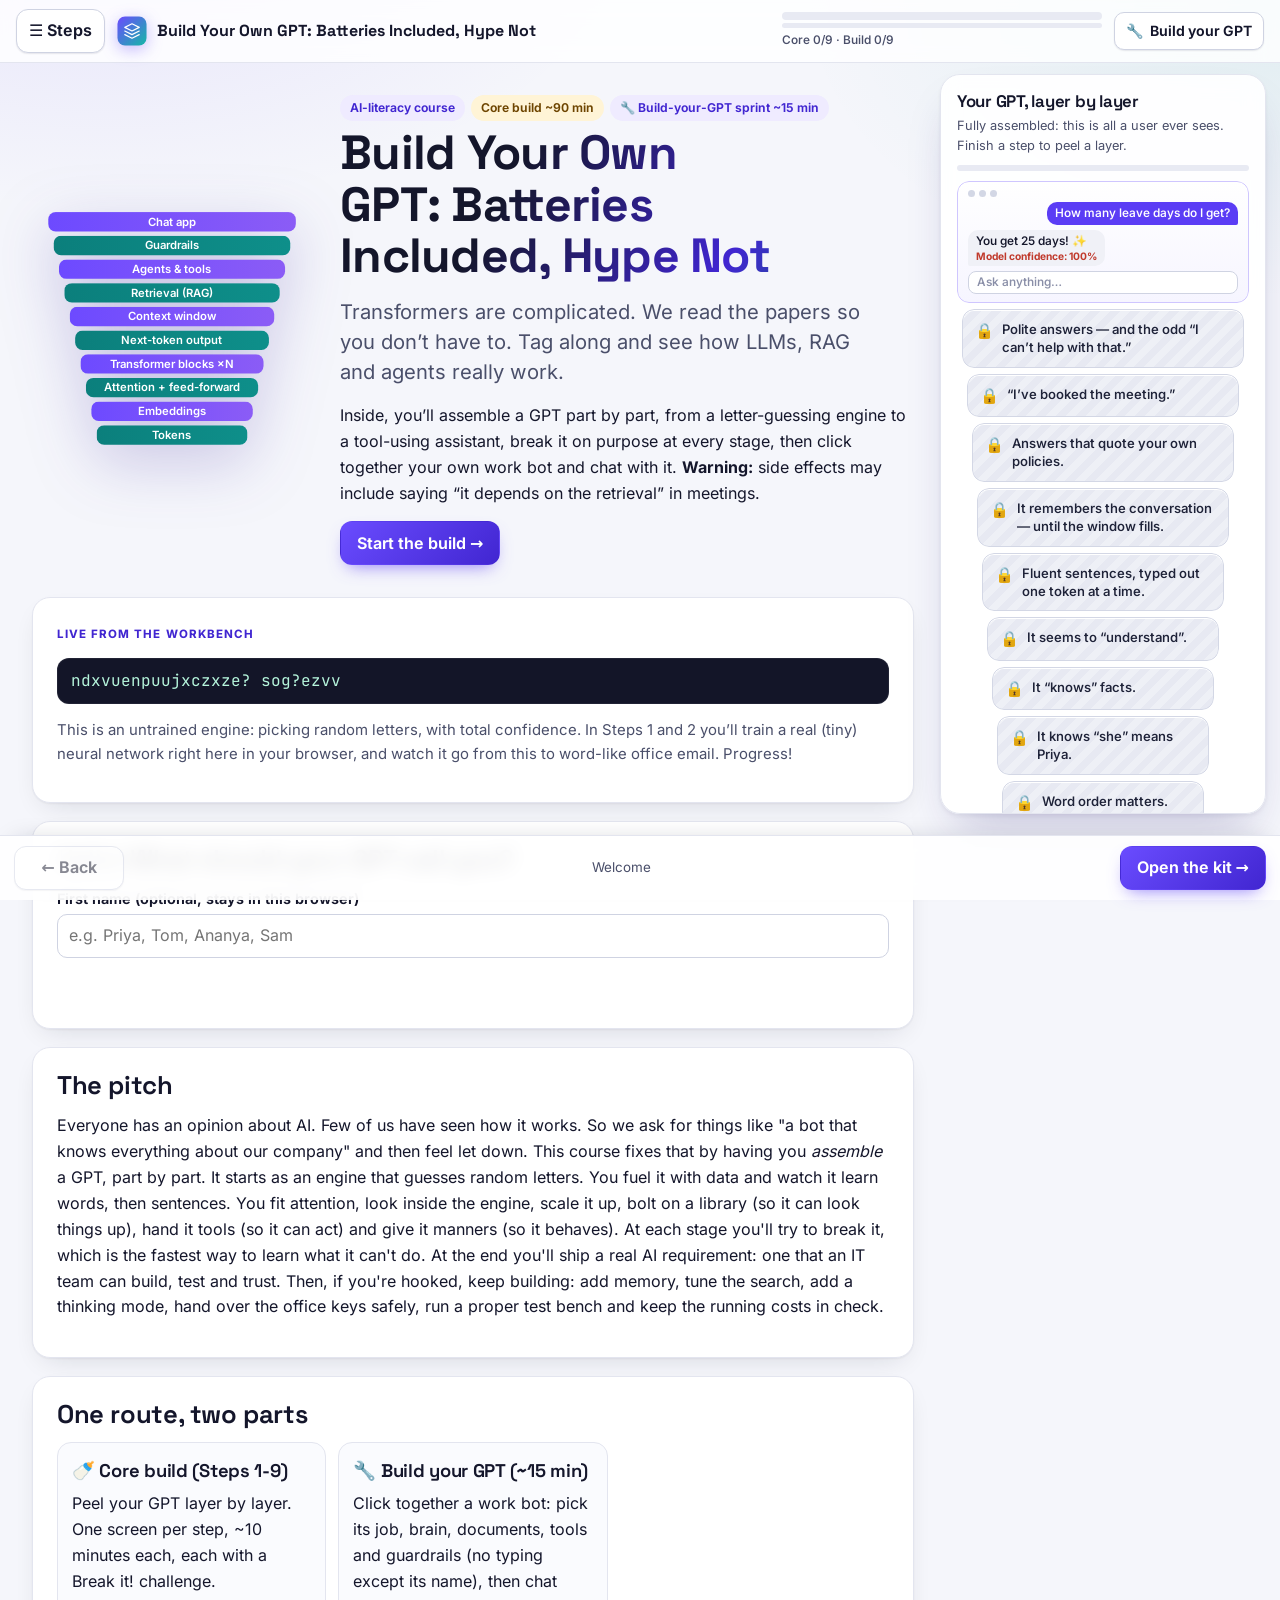
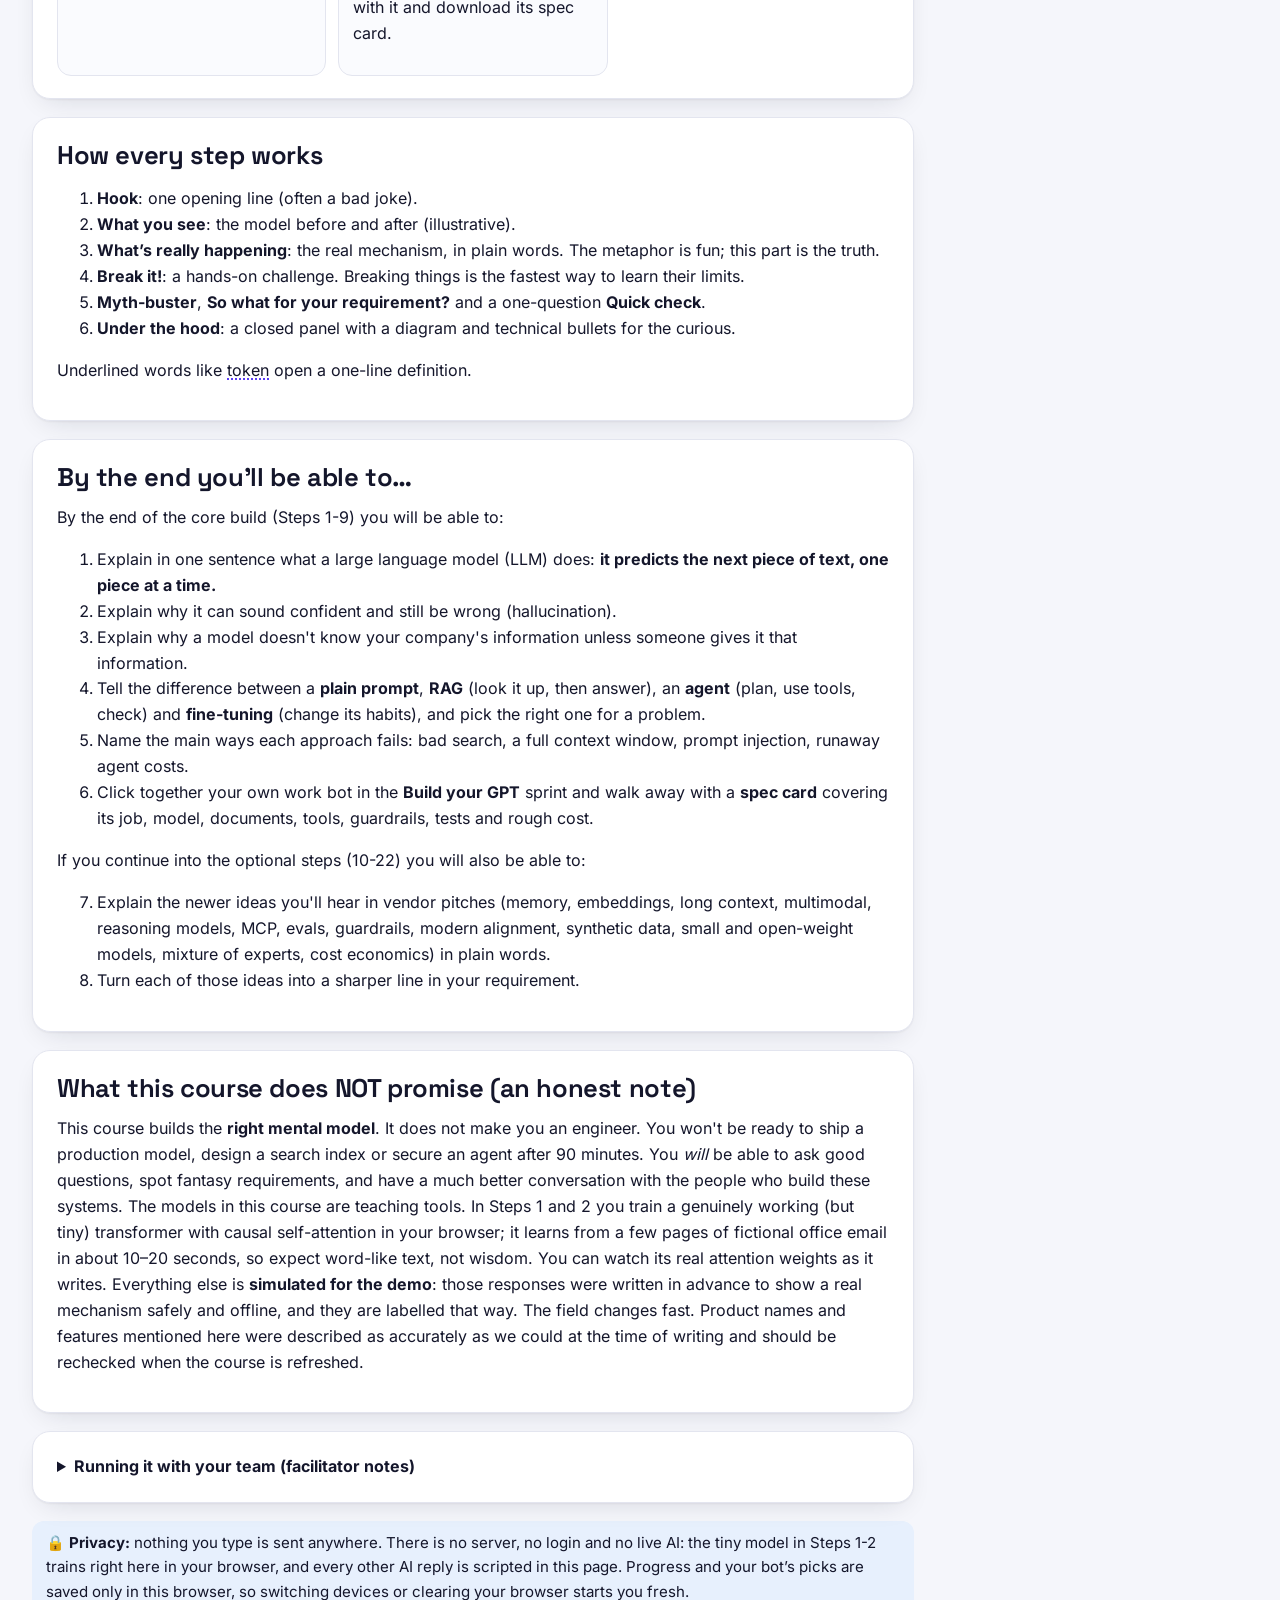
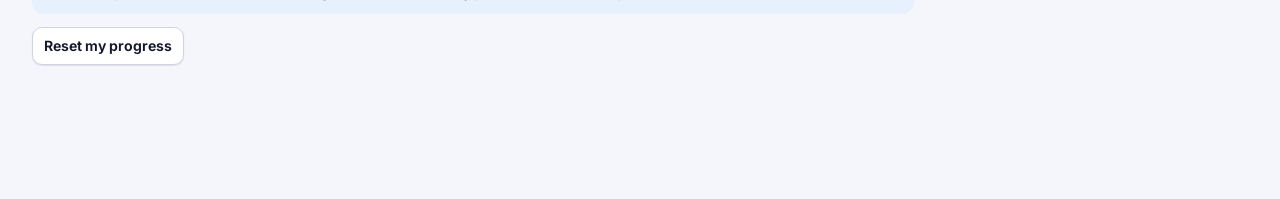
==== commit 4e3004e2: "Restructure: 9 core steps + 15-min click-to-build 'Build Your GPT' sprint with simulated chat; remov" ====
--- a/index.html
+++ b/index.html
@@ -19,23 +19,14 @@
   <button id="menuBtn" class="icon-btn" aria-controls="drawer" aria-expanded="false"><span aria-hidden="true">☰</span> Steps</button>
   <a class="brand" id="brandLink" href="#/welcome" aria-label="Build Your Own GPT: Batteries Included, Hype Not, home"><span id="brandIcon" aria-hidden="true"></span><span id="brandName">Build Your Own GPT: Batteries Included, Hype Not</span></a>
   <div class="progress-wrap" aria-label="Course progress">
-    <div class="progress" id="progExp" role="progressbar" aria-label="Express lane stops done" aria-valuemin="0" aria-valuemax="4" aria-valuenow="0" hidden><span class="exp" id="pExp" style="width:0"></span></div>
     <div class="progress" id="progCore" role="progressbar" aria-label="Core steps done" aria-valuemin="0" aria-valuemax="9" aria-valuenow="0"><span class="core" id="pCore" style="width:0"></span></div>
-    <div class="progress thin" id="progOpt" role="progressbar" aria-label="Optional steps done" aria-valuemin="0" aria-valuemax="13" aria-valuenow="0"><span class="opt" id="pOpt" style="width:0"></span></div>
+    <div class="progress thin" id="progBuild" role="progressbar" aria-label="Build sprint screens done" aria-valuemin="0" aria-valuemax="9" aria-valuenow="0"><span class="build" id="pBuild" style="width:0"></span></div>
     <span class="progress-label" id="progressLabel">Core 0/9</span>
   </div>
-  <div class="path-switch hide-sm" role="group" aria-label="Optional steps path">
-    <button type="button" data-path="build" aria-pressed="true">Building 🔧</button>
-    <button type="button" data-path="read" aria-pressed="false">Reading 📖</button>
-  </div>
-  <a class="btn small ws-link" href="#/worksheet"><span aria-hidden="true">📝</span><span class="hide-sm">Worksheet</span><span class="sr-only">Worksheet</span></a>
+  <a class="btn small ws-link" href="#/build/1"><span aria-hidden="true">🔧</span><span class="hide-sm">Build your GPT</span><span class="sr-only">Build your GPT</span></a>
 </header>
 <nav id="drawer" class="drawer" aria-label="All steps" aria-hidden="true">
   <div class="row" style="justify-content:space-between;margin:0"><strong>All steps</strong><button id="closeDrawer" class="icon-btn" aria-label="Close menu">✕</button></div>
-  <div class="path-switch" role="group" aria-label="Optional steps path (menu)" style="margin-top:10px;width:fit-content">
-    <button type="button" data-path="build" aria-pressed="true">Building 🔧</button>
-    <button type="button" data-path="read" aria-pressed="false">Reading 📖</button>
-  </div>
   <div id="drawerList"></div>
   <div class="drawer-foot">
     <p class="note" style="margin:0">🔒 Nothing you type leaves this browser. No server, no login, no cloud AI.</p>
@@ -61,9 +52,7 @@
 <script src="assets/js/widgets-core.js"></script>
 <script src="assets/js/widgets-real.js"></script>
 <script src="assets/js/widgets-brain.js"></script>
-<script src="assets/js/widgets-opt-a.js"></script>
-<script src="assets/js/widgets-opt-b.js"></script>
-<script src="assets/js/worksheet.js"></script>
+<script src="assets/js/sprint.js"></script>
 <script src="assets/js/layers.js"></script>
 <script src="assets/js/app.js"></script>
 </body>
--- a/assets/css/style.css
+++ b/assets/css/style.css
@@ -453,11 +453,28 @@
 .face .nm{flex:1}
 .face .tick{width:20px;height:20px;border-radius:50%;background:var(--c);color:#fff;display:grid;place-items:center;font-size:.72rem;flex:none}
 .face .st{font-size:.68rem;color:var(--muted);font-weight:600;white-space:nowrap}
-.cover{position:absolute;inset:0;border-radius:12px;display:flex;align-items:center;padding:0 12px;font-size:.75rem;color:#4a4f6a;background:repeating-linear-gradient(135deg,#eef0f6 0 7px,#e7e9f2 7px 14px);border:1.5px solid #d3d7e5;box-shadow:inset 0 1px 0 #fff;transform-origin:0 0;z-index:2}
-.cover .seal{overflow:hidden;text-overflow:ellipsis;white-space:nowrap;font-style:italic}
-.cover .seal::before{content:"\1F512  ";font-style:normal}
+.cover{
+  display:flex;align-items:flex-start;gap:8px;
+  width:100%;box-sizing:border-box;
+  border-radius:12px;padding:10px 12px;
+  font-size:.82rem;line-height:1.4;color:#1e2238;font-weight:550;
+  background:repeating-linear-gradient(135deg,#eef0f6 0 7px,#e7e9f2 7px 14px);
+  border:1.5px solid #d3d7e5;box-shadow:inset 0 1px 0 #fff;
+  text-align:left;text-wrap:pretty;overflow-wrap:anywhere;white-space:normal;
+}
+.cover .lock{flex:none;font-size:.95rem;line-height:1.4}
+.cover .seal{flex:1;min-width:0;font-style:normal}
+.cover.cover-ui{padding:0;background:linear-gradient(180deg,#fff,#f6f5ff);border-color:#cfc6ff;display:block}
+.layer.covered .slab{min-height:0}
+.layer.peeling .cover{position:absolute;inset:0;z-index:2} /* fly off over the revealed face */
+.layer.peeling .slab{position:relative;min-height:56px}
+.layer.peeling .face{min-height:56px}
 .layer[data-id="ui"].covered .slab{min-height:118px}
-.layer[data-id="ui"] .cover{background:linear-gradient(180deg,#fff,#f6f5ff);border-color:#cfc6ff;padding:0}
+.layer[data-id="ui"] .cover{min-height:118px}
+.layer.current .cover{outline:2.5px solid var(--c);outline-offset:2px;animation:glow 2.2s ease-in-out infinite}
+.layer.current .cover::after{content:"now";margin-left:auto;align-self:center;font-size:.62rem;font-weight:800;text-transform:uppercase;letter-spacing:.06em;color:#fff;background:var(--c);padding:1px 6px;border-radius:99px;flex:none}
+.layer[data-id="ui"].current .cover::after{position:absolute;right:8px;bottom:8px;margin:0}
+
 .chatmock{display:flex;flex-direction:column;gap:5px;width:100%;height:100%;padding:8px 10px;font-size:.74rem}
 .cm-bar{display:flex;gap:4px}.cm-bar i{width:7px;height:7px;border-radius:50%;background:#d3d7e5}
 .cm-q{align-self:flex-end;background:var(--primary);color:#fff;border-radius:10px 10px 2px 10px;padding:3px 8px}
@@ -515,7 +532,70 @@
   @page{margin:16mm}
 }
 h1[tabindex="-1"]:focus{outline:none}
-.layer.current .cover{outline:2.5px solid var(--c);outline-offset:2px;animation:glow 2.2s ease-in-out infinite;color:var(--ink)}
-.layer.current .cover::after{content:"now";margin-left:auto;font-size:.62rem;font-weight:800;text-transform:uppercase;letter-spacing:.06em;color:#fff;background:var(--c);padding:1px 6px;border-radius:99px;flex:none}
-.layer[data-id="ui"].current .cover::after{position:absolute;right:8px;bottom:8px}
 @media (max-width:480px){.lp-mini{gap:2px}.lp-mini i{width:6px;height:9px}.lp-toggle{gap:6px;padding:8px 12px;white-space:nowrap}}
+
+/* Real attention heatmap (Steps 1-2 mini-transformer) */
+.attn-wrap{margin:8px 0}
+.attn-live{background:#f6f7fb;border:1px solid var(--line);border-radius:12px;padding:12px 14px}
+.attn-h{font-size:.8rem;font-weight:750;letter-spacing:.04em;text-transform:uppercase;color:var(--primary-dark);margin-bottom:8px}
+.attn-row{display:flex;flex-wrap:nowrap;gap:4px;align-items:flex-end;justify-content:space-between;min-height:72px;overflow-x:auto;padding-bottom:2px}
+.attn-row .ac{display:flex;flex-direction:column;align-items:center;justify-content:flex-end;gap:5px;flex:1 1 0;min-width:22px;max-width:42px}
+.attn-row .ac i{display:block;width:100%;max-width:28px;height:calc(12px + var(--w) * 44px);border-radius:5px 5px 2px 2px;background:linear-gradient(180deg,#8b78ff,var(--primary));opacity:calc(0.3 + var(--w) * 0.7);transition:height .25s var(--ease),opacity .25s;box-shadow:0 1px 0 rgba(20,22,43,.12)}
+.attn-row .ac b{font:700 1.05rem/1.2 var(--mono);color:#14162b;background:#fff;border:1px solid var(--line2);border-radius:6px;padding:3px 5px;min-width:1.35em;text-align:center;box-shadow:var(--shadow-sm)}
+@media (max-width:480px){
+  .attn-row{gap:3px;min-height:68px}
+  .attn-row .ac{min-width:20px}
+  .attn-row .ac b{font-size:0.95rem;padding:2px 3px}
+  .cover .seal{font-size:.76rem}
+
+}
+
+.unk-wait{background:#eef2ff;border:1px solid #c9c6ff;color:#2a2670;border-radius:12px;padding:8px 12px;margin:6px 0;font-size:.92rem;display:flex;flex-wrap:wrap;align-items:center;gap:8px}
+.unk-wait .spin{flex:none}
+
+/* Temperature slider zones (Steps 1–2) */
+.temp-field{margin-bottom:8px}
+.temp-zone{display:inline-block;margin-left:8px;font-size:.72rem;font-weight:800;text-transform:uppercase;letter-spacing:.04em;padding:2px 8px;border-radius:99px;vertical-align:middle}
+.temp-zone.safe{background:#d3f9d8;color:#2b8a3e}
+.temp-zone.creative{background:#fff3bf;color:#e67700}
+.temp-zone.wild{background:#ffe3e3;color:#c92a2a}
+.temp-scale{display:flex;gap:4px;margin:6px 0 4px;font-size:.68rem;font-weight:700;line-height:1.2}
+.temp-scale .tz{flex:1;text-align:center;padding:4px 4px;border-radius:6px}
+.temp-scale .tz.safe{background:#ebfbee;color:#2b8a3e;flex:8} /* 0–0.8 */
+.temp-scale .tz.creative{background:#fff9db;color:#e67700;flex:4} /* 0.8–1.2 */
+.temp-scale .tz.wild{background:#fff5f5;color:#c92a2a;flex:3} /* 1.2–1.5 */
+.temp-help{margin:4px 0 0;font-size:.84rem}
+
+/* ---------- Build Your GPT sprint ---------- */
+.sprint-dots{display:flex;gap:6px;margin:0 0 12px}.sprint-dots i{flex:1;height:6px;border-radius:99px;background:#e6e8f2}.sprint-dots i.on{background:var(--mint)}.sprint-dots i.cur{background:var(--primary)}
+.bgrid{display:grid;grid-template-columns:repeat(auto-fit,minmax(200px,1fr));gap:10px;margin:10px 0}
+.bcard{display:flex;flex-direction:column;gap:4px;text-align:left;border:1.5px solid var(--line2);background:#fff;border-radius:14px;padding:12px 14px;box-shadow:var(--shadow-sm);color:var(--ink);cursor:pointer;transition:transform .15s var(--ease),box-shadow .15s}
+.bcard:hover{transform:translateY(-1px);box-shadow:var(--shadow)}.bcard span{font-size:.92rem;color:var(--muted,#555)}
+.bcard.on{border-color:var(--primary);background:var(--primary-soft);box-shadow:0 0 0 3px rgba(109,74,255,.18)}
+.avatars{gap:8px}.avatars .bcard{padding:8px 12px}.av{font-size:1.8rem;line-height:1}.av.big{font-size:2.4rem}
+.tip{font-size:.92rem;background:#fffbea;border-left:4px solid var(--amber);border-radius:8px;padding:6px 10px;margin:8px 0}
+.checks{display:grid;gap:6px;margin:8px 0}
+.tg{display:flex;gap:10px;align-items:flex-start;border:1px solid var(--line);border-radius:12px;padding:9px 12px;background:#fff;margin:6px 0;cursor:pointer}
+.tg input{width:20px;height:20px;margin-top:2px;accent-color:var(--primary);flex:none}.tg small{display:block;color:var(--muted,#555);font-size:.88rem}
+.scorecard ul{list-style:none;padding:0;margin:6px 0}.scorecard li{padding:5px 0;border-bottom:1px dashed var(--line)}
+.assembly{display:grid;gap:8px;margin:14px 0}
+.mini-stack{list-style:none;padding:0;margin:0;display:grid;gap:5px}
+.mini-stack li{display:flex;gap:10px;align-items:center;border-radius:10px;padding:6px 10px;background:#f3f4f9;border-left:6px solid var(--c);opacity:.55;transition:opacity .3s,background .3s}
+.mini-stack li.lit{opacity:1;background:#fff;box-shadow:var(--shadow-sm)}.mini-stack b{min-width:170px;font-size:.9rem}
+.mini-stack .slot{display:flex;flex-wrap:wrap;gap:5px}.ing{font-size:.8rem;font-weight:650;padding:2px 8px;border-radius:99px;background:var(--c);color:#fff}
+.spec .specdl{display:grid;grid-template-columns:minmax(140px,max-content) 1fr;gap:6px 14px;margin:10px 0}.spec dt{font-weight:700}.spec dd{margin:0}
+.chatapp .chathead{display:flex;gap:12px;align-items:center;flex-wrap:wrap}.chatapp h1{margin:0}.chathead .spend{margin-left:auto;font-weight:650;font-size:.9rem}
+.thread{min-height:240px;max-height:56vh;overflow:auto;display:flex;flex-direction:column;background:#f7f8fc;border-radius:14px;padding:10px;margin:10px 0}
+.bubble.refuse{border-color:var(--amber)}.bubble.bad{border-color:var(--coral);background:var(--coral-soft)}
+.cite{font-size:.85rem;color:var(--primary-dark);font-weight:650}.thought{color:var(--muted,#666)}
+.typing{animation:pulse 1s infinite alternate}@keyframes pulse{from{opacity:.4}to{opacity:1}}
+.toolcard{border:1.5px solid var(--mint);background:var(--mint-soft);border-radius:12px;padding:8px 10px;margin-top:8px}
+.suggest{margin-top:8px;padding:8px 10px;background:var(--primary-soft);border-radius:10px}
+.why{margin-top:6px;font-size:.88rem}.why summary{cursor:pointer;color:var(--primary-dark)}.why ul{margin:6px 0 0;padding-left:18px}
+.agentsteps{margin:6px 0 0;font-size:.88rem}
+.qchips .chip.q{cursor:pointer;border:1px solid var(--line2);background:#fff}.qchips .chip.q:hover{background:var(--primary-soft)}
+.composer{display:flex;gap:8px}.composer .input{flex:1}
+.btn.big{font-size:1.1rem;padding:12px 22px}
+.progress .build{display:block;height:100%;background:var(--mint)}
+.card.sprint.again{animation:none}
+.navbar .btn[hidden]{display:none}
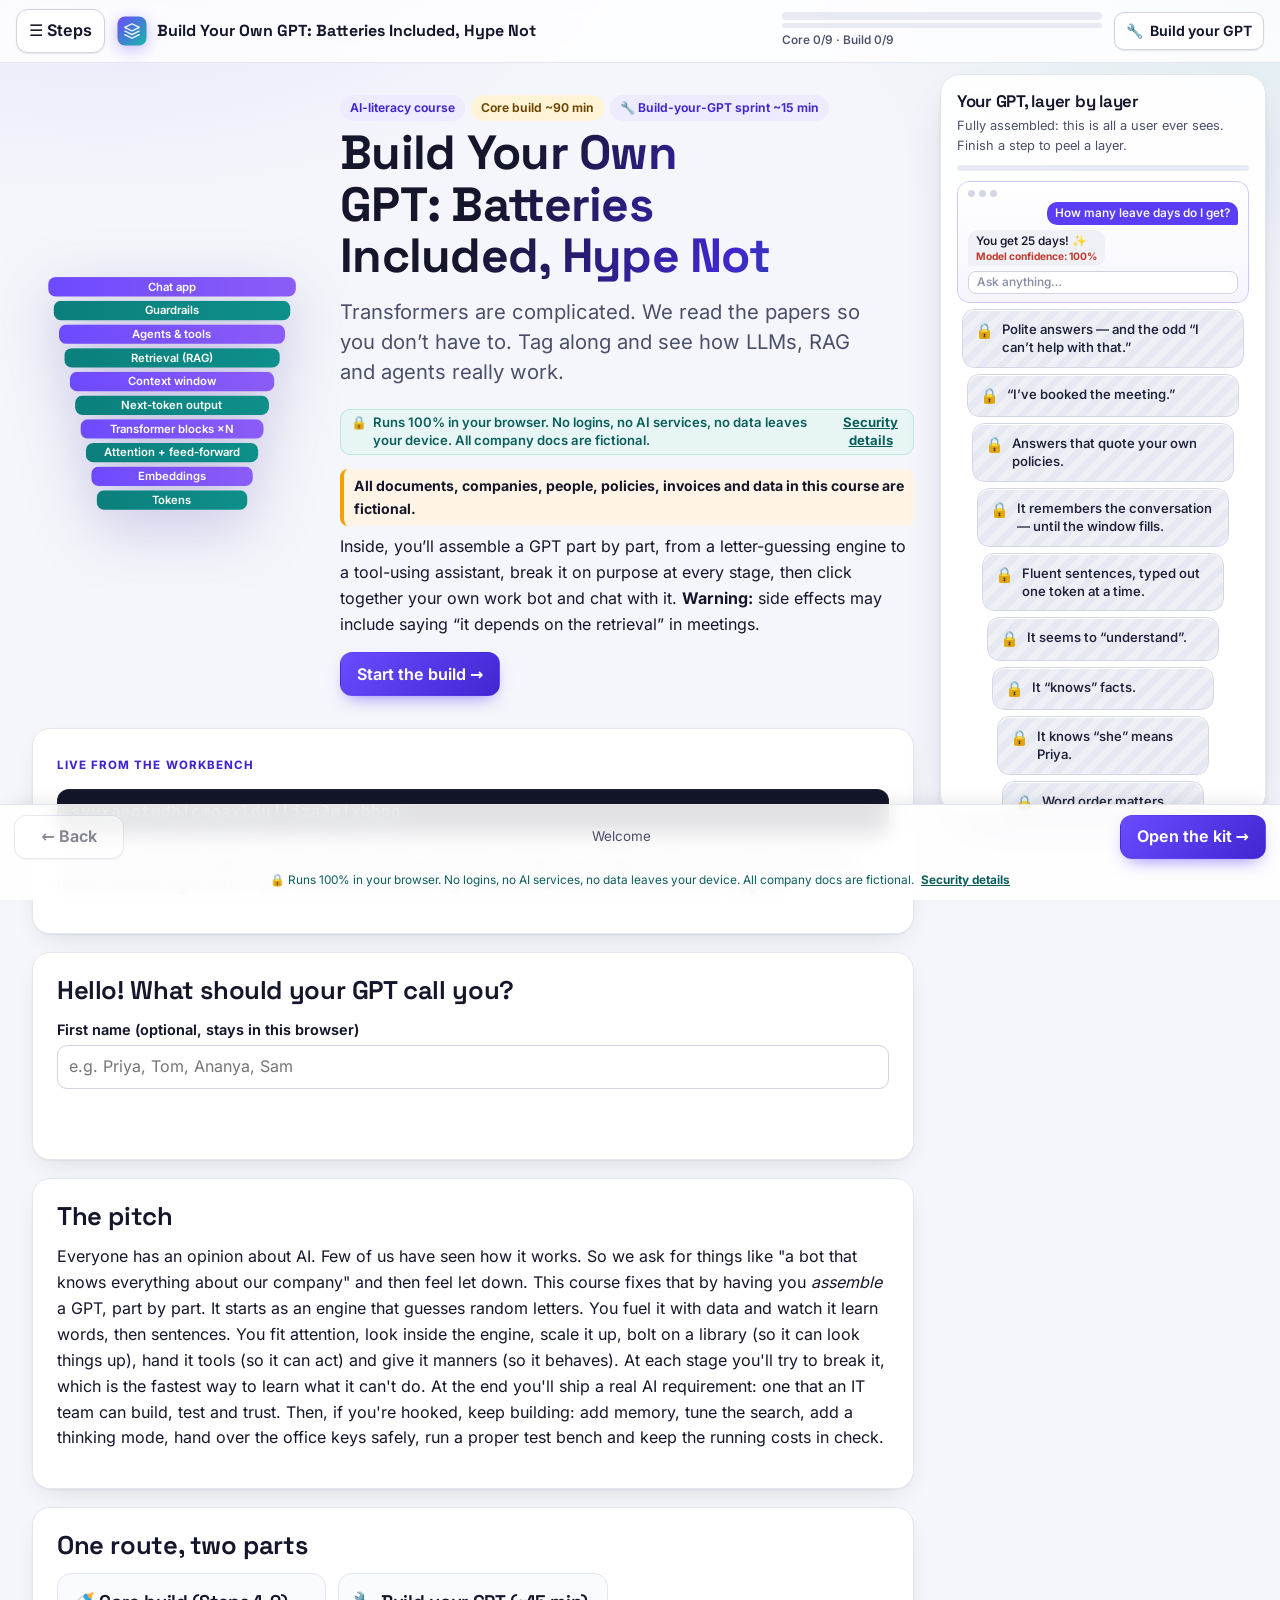
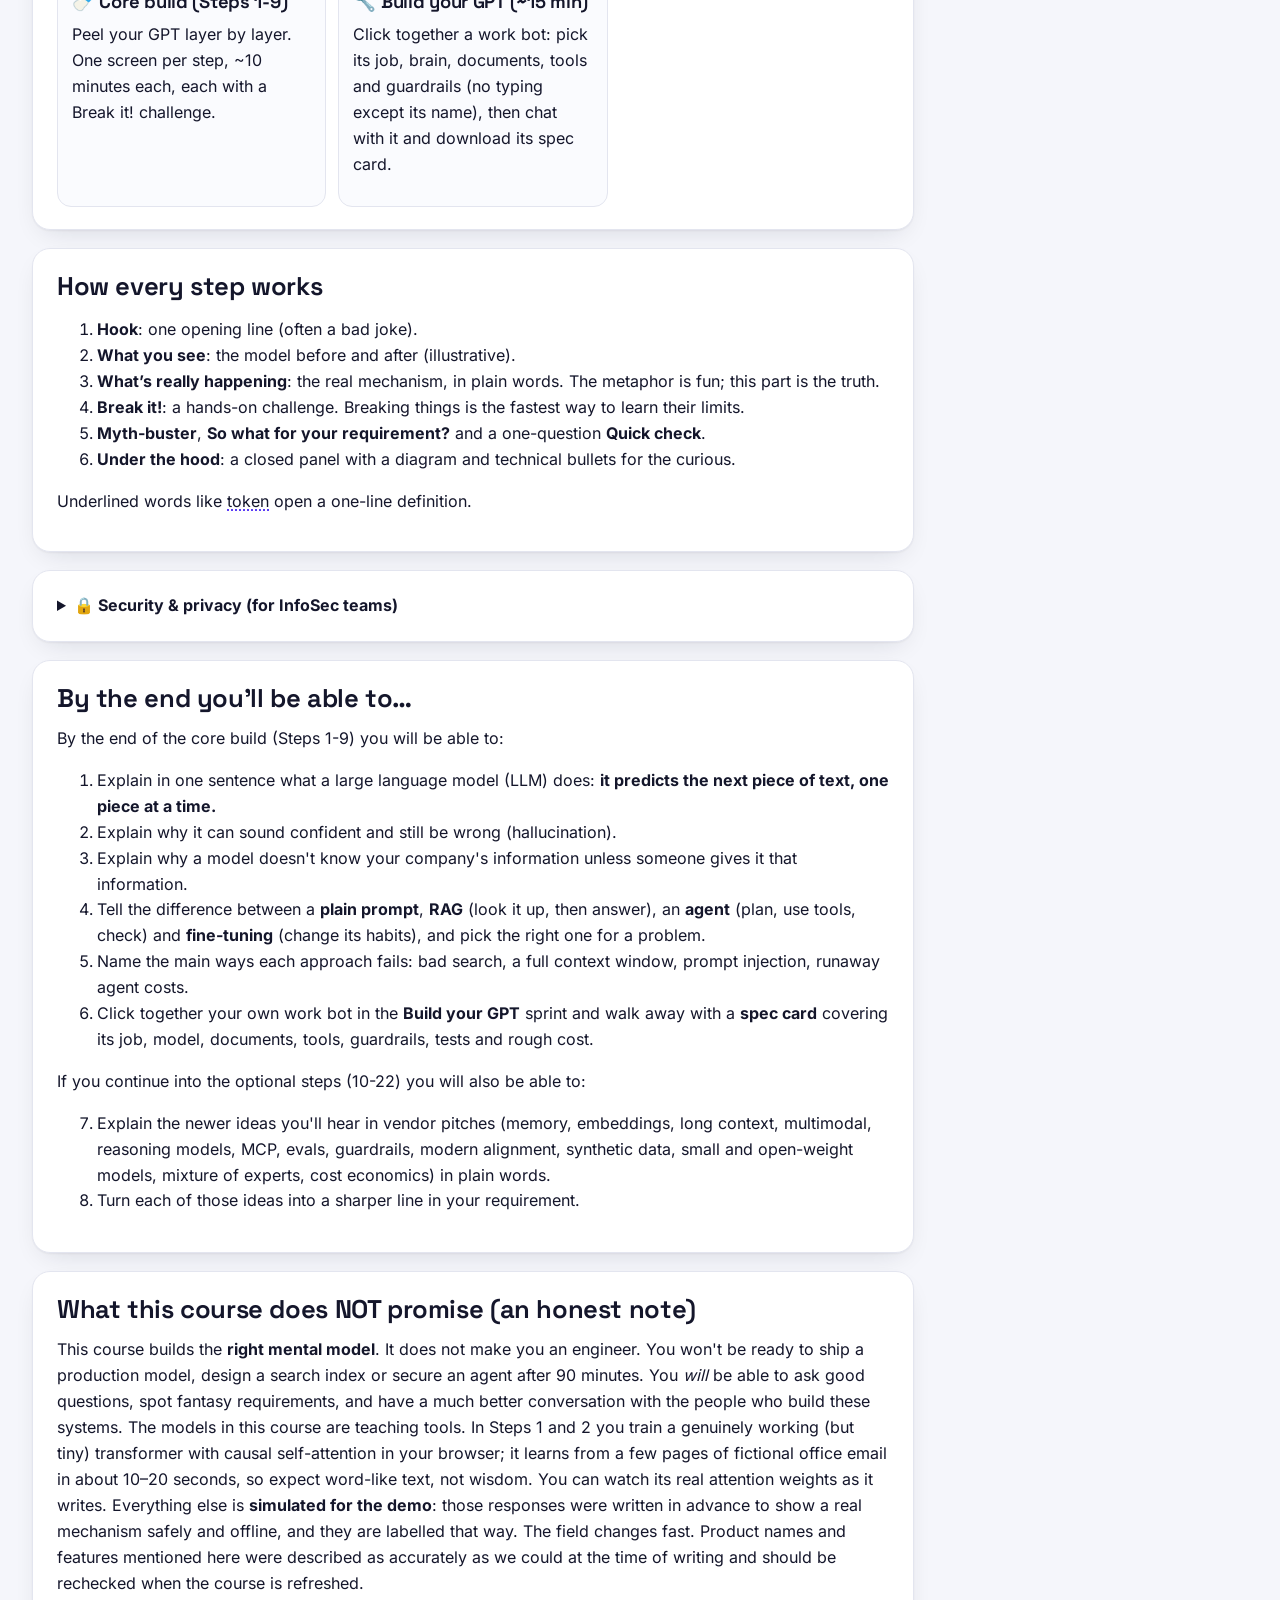
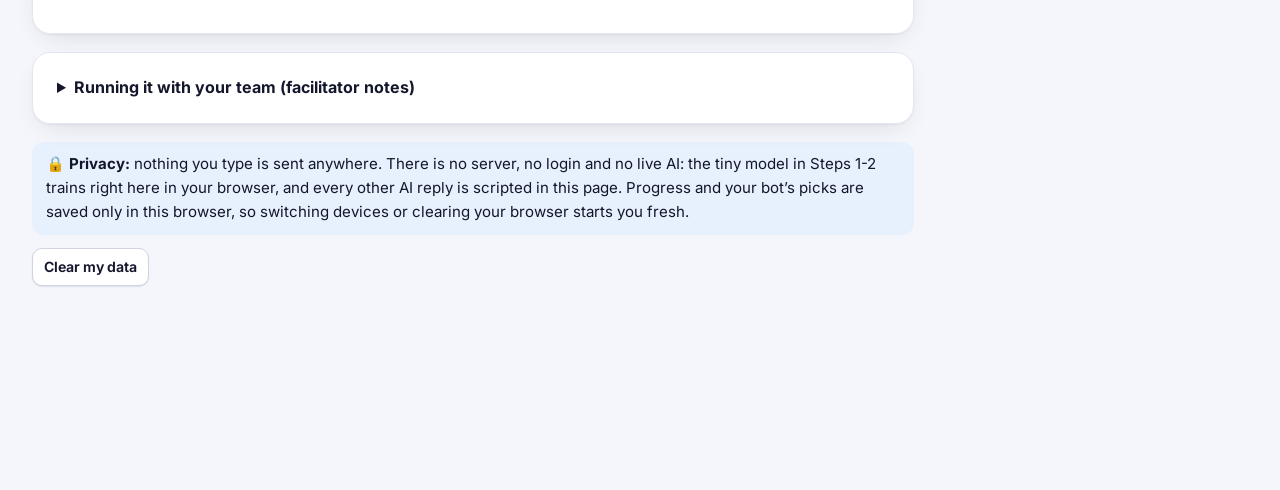
==== commit a79ac95b: "Privacy/security notes everywhere, security panel with CSP facts, Clear my data, fictional-data stat" ====
--- a/index.html
+++ b/index.html
@@ -30,7 +30,7 @@
   <div id="drawerList"></div>
   <div class="drawer-foot">
     <p class="note" style="margin:0">🔒 Nothing you type leaves this browser. No server, no login, no cloud AI.</p>
-    <button class="btn small" id="resetBtn">Reset my progress</button>
+    <button class="btn small" id="resetBtn">Clear my data</button>
   </div>
 </nav>
 <aside id="layerPanel" class="layer-panel" aria-labelledby="lpTitle"></aside>
@@ -39,6 +39,7 @@
   <button class="btn" id="backBtn">← Back</button>
   <span class="where" id="where" aria-live="polite"></span>
   <button class="btn primary" id="nextBtn">Next →</button>
+  <p class="safe-foot" id="safeFoot">🔒 Runs 100% in your browser. No logins, no AI services, no data leaves your device. All company docs are fictional. <button type="button" class="safe-more">Security details</button></p>
 </footer>
 <div class="toast" id="toast" role="status" aria-live="polite"></div>
 <div id="printArea" aria-hidden="true"></div>
--- a/assets/css/style.css
+++ b/assets/css/style.css
@@ -599,3 +599,13 @@
 .progress .build{display:block;height:100%;background:var(--mint)}
 .card.sprint.again{animation:none}
 .navbar .btn[hidden]{display:none}
+
+.safe{display:inline-flex;gap:6px;align-items:flex-start;font-size:.82rem;font-weight:600;line-height:1.35;color:#0b5e5b;background:#e7f6f4;border:1px solid #bfe6e1;border-radius:10px;padding:4px 10px;margin:6px 0}
+.safe::before{content:"\1F512";font-size:.8rem}
+.safe-foot{font-size:.74rem;color:#0b5e5b;text-align:center;flex-basis:100%;margin:2px 0 0}
+.navbar{flex-wrap:wrap}
+main#main{padding-bottom:110px}
+
+.safe-more{background:none;border:0;padding:0;margin-left:4px;color:#0b5e5b;text-decoration:underline;font:inherit;font-weight:700;cursor:pointer}
+.fict{font-size:.88rem;background:#fff4e5;border-left:4px solid var(--amber);border-radius:8px;padding:6px 10px;margin:8px 0}
+.secl li{margin:4px 0}.secl code{font-size:.72rem;word-break:break-all}
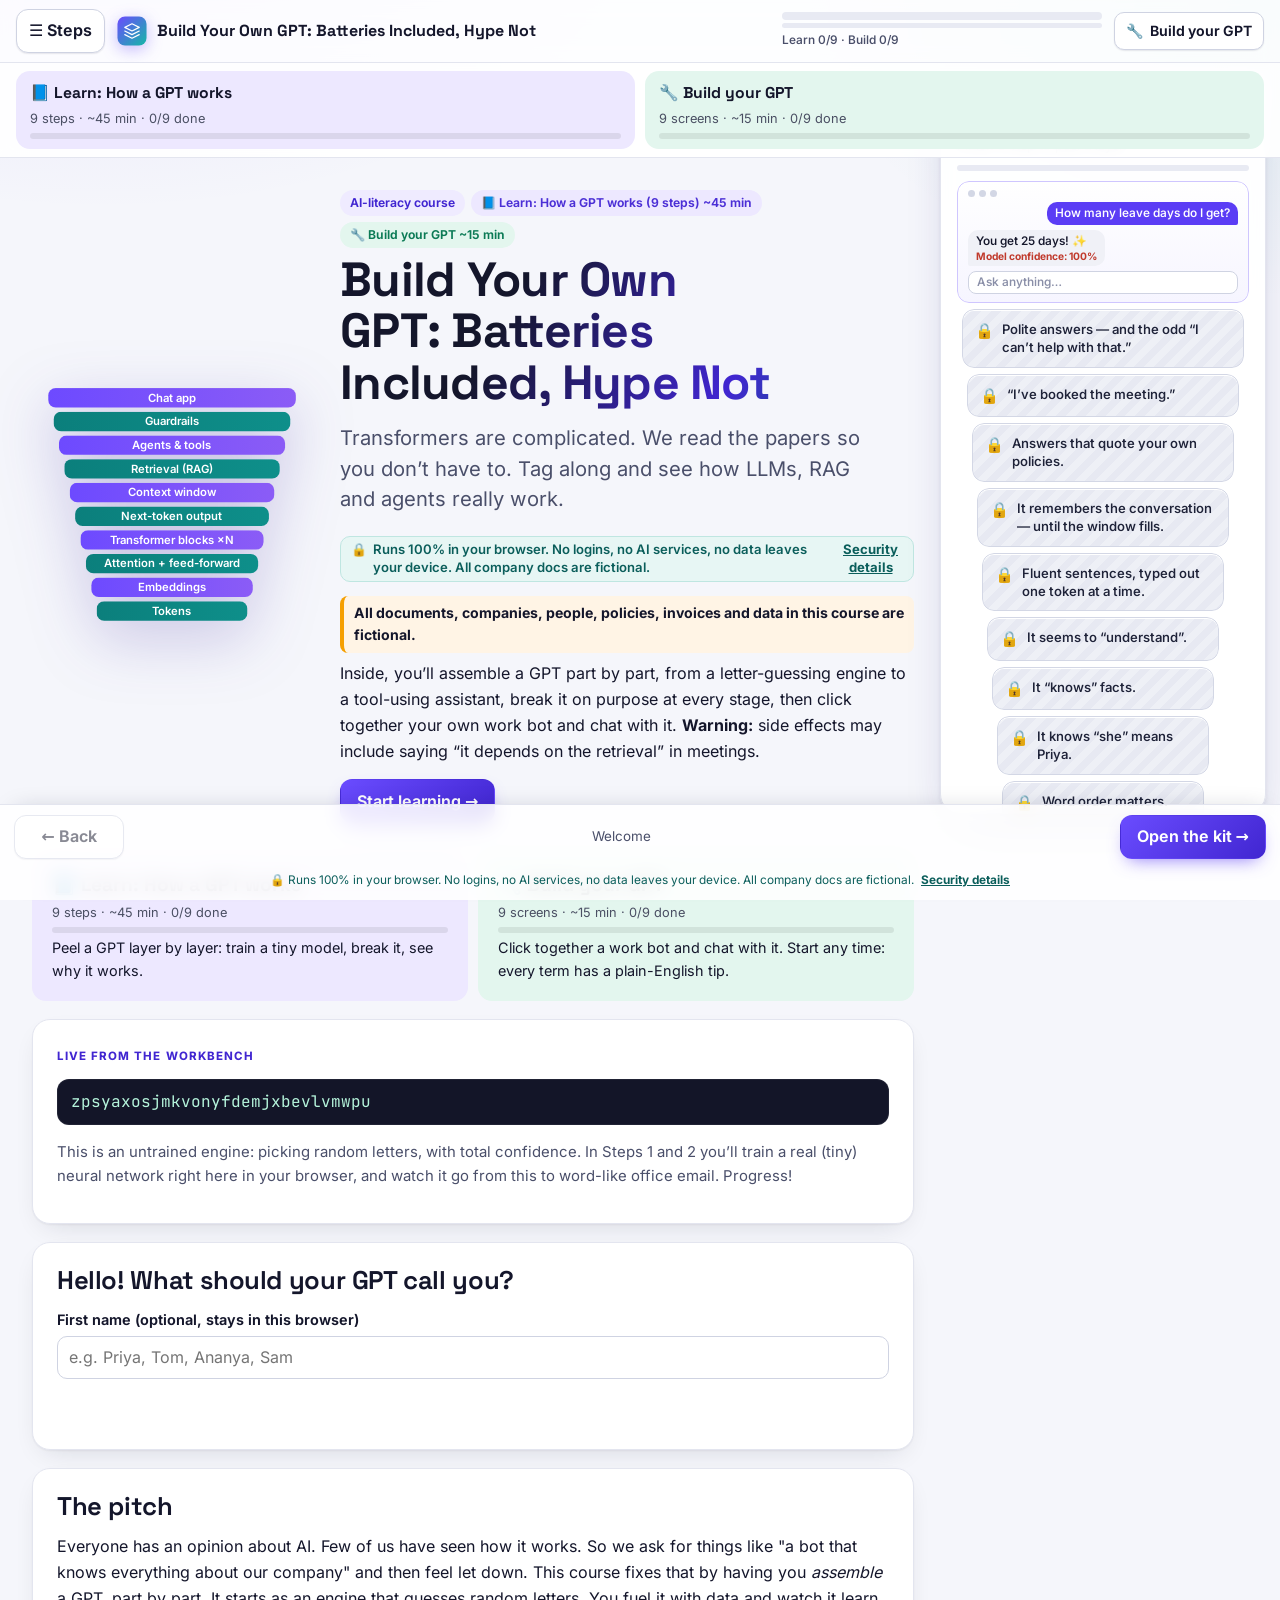
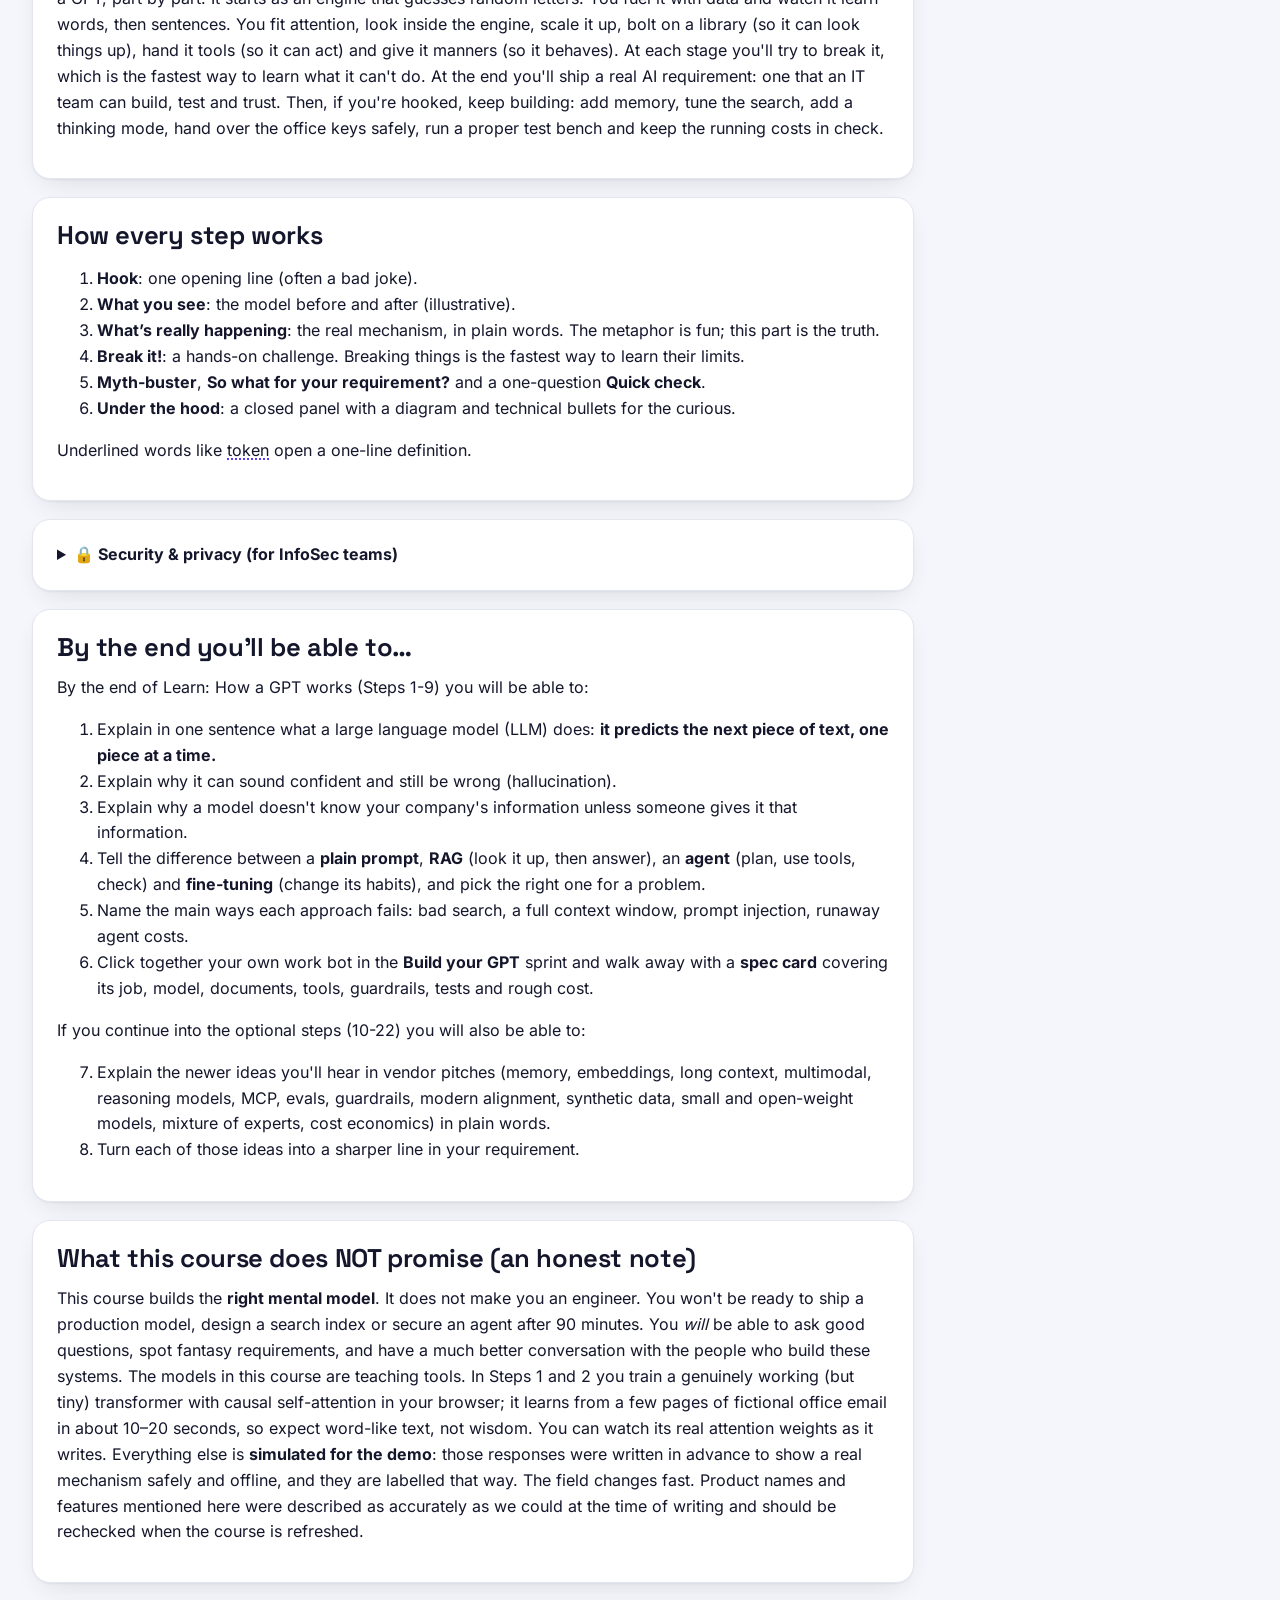
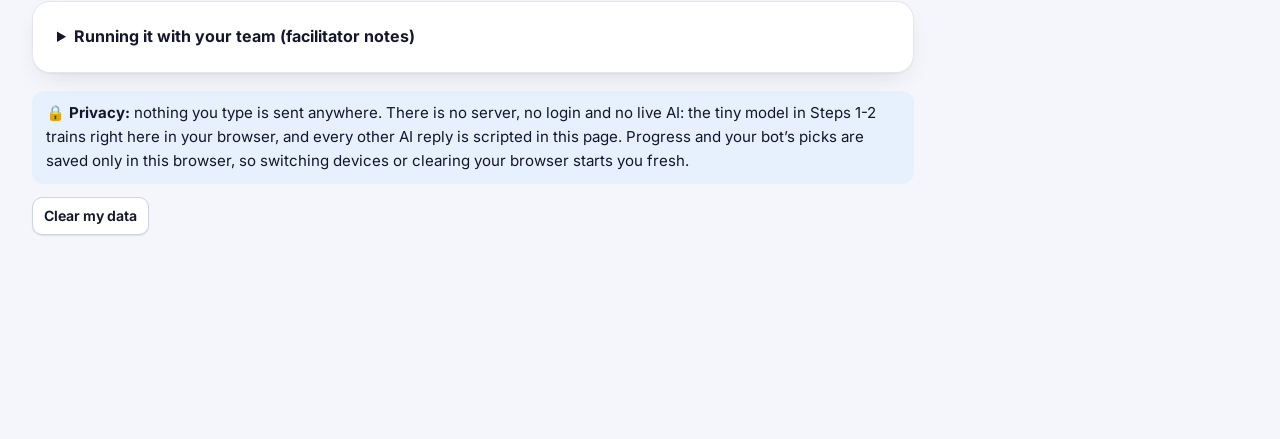
==== commit ba803ac1: "Two side-by-side tracks (Learn: How a GPT works ~45 min / Build your GPT ~15 min), per-step minutes," ====
--- a/index.html
+++ b/index.html
@@ -19,9 +19,9 @@
   <button id="menuBtn" class="icon-btn" aria-controls="drawer" aria-expanded="false"><span aria-hidden="true">☰</span> Steps</button>
   <a class="brand" id="brandLink" href="#/welcome" aria-label="Build Your Own GPT: Batteries Included, Hype Not, home"><span id="brandIcon" aria-hidden="true"></span><span id="brandName">Build Your Own GPT: Batteries Included, Hype Not</span></a>
   <div class="progress-wrap" aria-label="Course progress">
-    <div class="progress" id="progCore" role="progressbar" aria-label="Core steps done" aria-valuemin="0" aria-valuemax="9" aria-valuenow="0"><span class="core" id="pCore" style="width:0"></span></div>
+    <div class="progress" id="progCore" role="progressbar" aria-label="Learn steps done" aria-valuemin="0" aria-valuemax="9" aria-valuenow="0"><span class="core" id="pCore" style="width:0"></span></div>
     <div class="progress thin" id="progBuild" role="progressbar" aria-label="Build sprint screens done" aria-valuemin="0" aria-valuemax="9" aria-valuenow="0"><span class="build" id="pBuild" style="width:0"></span></div>
-    <span class="progress-label" id="progressLabel">Core 0/9</span>
+    <span class="progress-label" id="progressLabel">Learn 0/9</span>
   </div>
   <a class="btn small ws-link" href="#/build/1"><span aria-hidden="true">🔧</span><span class="hide-sm">Build your GPT</span><span class="sr-only">Build your GPT</span></a>
 </header>
@@ -33,6 +33,7 @@
     <button class="btn small" id="resetBtn">Clear my data</button>
   </div>
 </nav>
+<nav id="trackNav" class="tracks top" aria-label="Tracks"></nav>
 <aside id="layerPanel" class="layer-panel" aria-labelledby="lpTitle"></aside>
 <main id="main" tabindex="-1"></main>
 <footer class="navbar" aria-label="Step navigation">
--- a/assets/css/style.css
+++ b/assets/css/style.css
@@ -609,3 +609,24 @@
 .safe-more{background:none;border:0;padding:0;margin-left:4px;color:#0b5e5b;text-decoration:underline;font:inherit;font-weight:700;cursor:pointer}
 .fict{font-size:.88rem;background:#fff4e5;border-left:4px solid var(--amber);border-radius:8px;padding:6px 10px;margin:8px 0}
 .secl li{margin:4px 0}.secl code{font-size:.72rem;word-break:break-all}
+/* two tracks */
+:root{--learn:#ede8ff;--learn-ink:#4b2fd6;--build:#e3f6ee;--build-ink:#0b7a55}
+.tracks{display:grid;grid-template-columns:1fr 1fr;gap:10px}
+.tracks.top{position:sticky;top:0;z-index:30;padding:8px 16px;background:rgba(255,255,255,.92);backdrop-filter:blur(6px);border-bottom:1px solid var(--line)}
+.track{display:flex;flex-direction:column;gap:3px;border-radius:14px;padding:8px 12px;text-decoration:none;color:var(--ink);border:2px solid transparent}
+.track.learn{background:var(--learn)}.track.build{background:var(--build)}
+.track.learn.on{border-color:var(--learn-ink)}.track.build.on{border-color:var(--build-ink)}
+.track b{font-family:var(--font-display);font-size:.98rem}.track small{font-size:.8rem;color:#4a4f63}
+.tbar{display:block;height:6px;border-radius:99px;background:rgba(0,0,0,.08);overflow:hidden}.tbar i{display:block;height:100%}
+.track.learn .tbar i{background:var(--learn-ink)}.track.build .tbar i{background:var(--build-ink)}
+.tracks.big{margin:14px 0}.tracks.big .track{padding:16px 18px}.tracks.big b{font-size:1.2rem}.tdesc{font-size:.9rem}
+.chip.learn{background:var(--learn);color:var(--learn-ink)}.chip.build{background:var(--build);color:var(--build-ink)}
+.progress .core{background:var(--learn-ink)!important}.progress .build{background:var(--build-ink)!important}
+.drawer h2.trk-learn{background:var(--learn);color:var(--learn-ink);border-radius:8px;padding:4px 8px}.drawer h2.trk-build{background:var(--build);color:var(--build-ink);border-radius:8px;padding:4px 8px}
+@media (max-width:640px){.tracks.top{padding:6px 8px;gap:6px}.tracks.top small{display:none}.tracks.top b{font-size:.82rem}}
+.gt{display:inline-flex;align-items:center;justify-content:center;width:17px;height:17px;margin-left:5px;border-radius:50%;background:var(--learn-ink);color:#fff;font:italic 700 11px/1 Georgia,serif;cursor:help;vertical-align:middle}
+.gt-strip{display:flex;flex-wrap:wrap;gap:6px;align-items:center;font-size:.85rem;margin:0 0 10px}
+.gt-chip{border:1px dashed var(--learn-ink);color:var(--learn-ink);background:var(--learn);border-radius:99px;padding:2px 9px;cursor:help;font-weight:600}
+.gt-pop{position:absolute;z-index:200;max-width:330px;background:#1d1b2f;color:#fff;border-radius:10px;padding:9px 12px;font-size:.88rem;box-shadow:var(--shadow)}.gt-pop a{color:#c9bcff;font-weight:700}
+.card.sprint{background:linear-gradient(180deg,#f3fbf7,#fff 140px)}
+.bcard span.gt{color:#fff;font-size:11px;display:inline-flex}
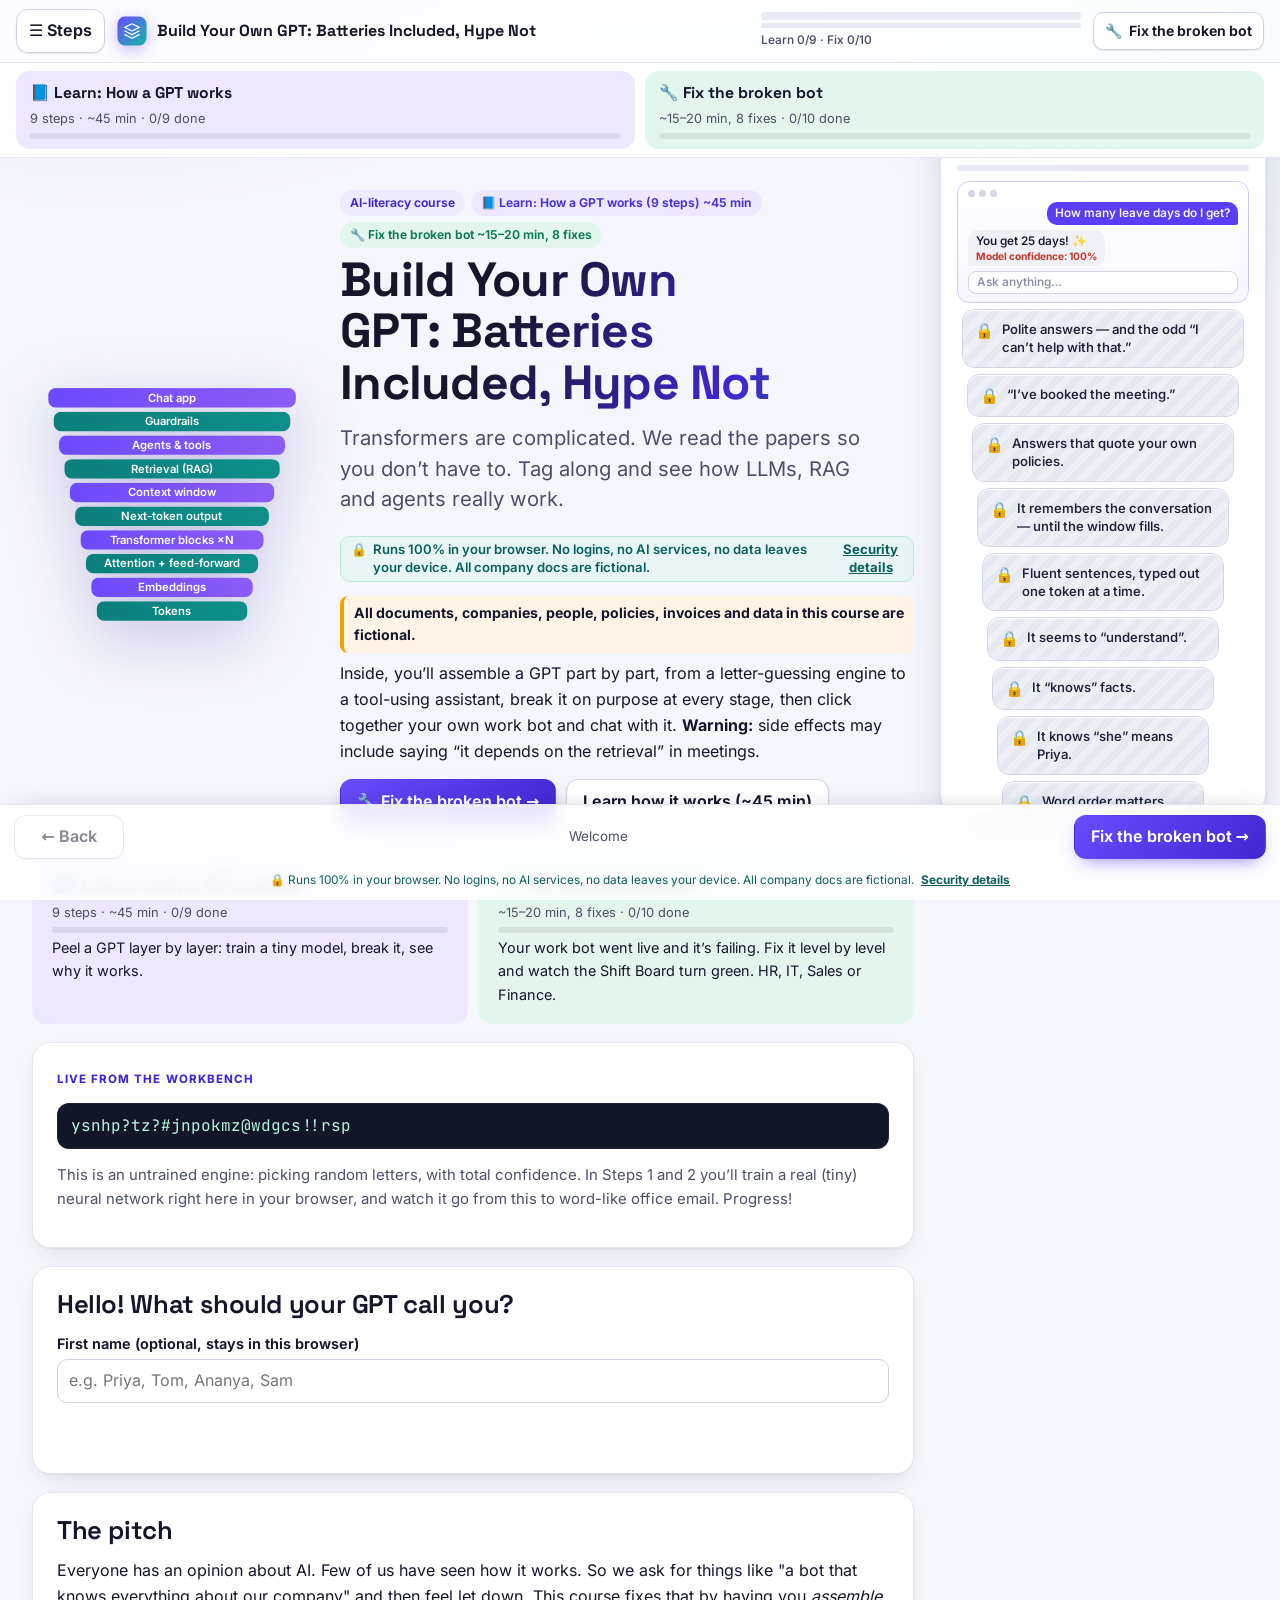
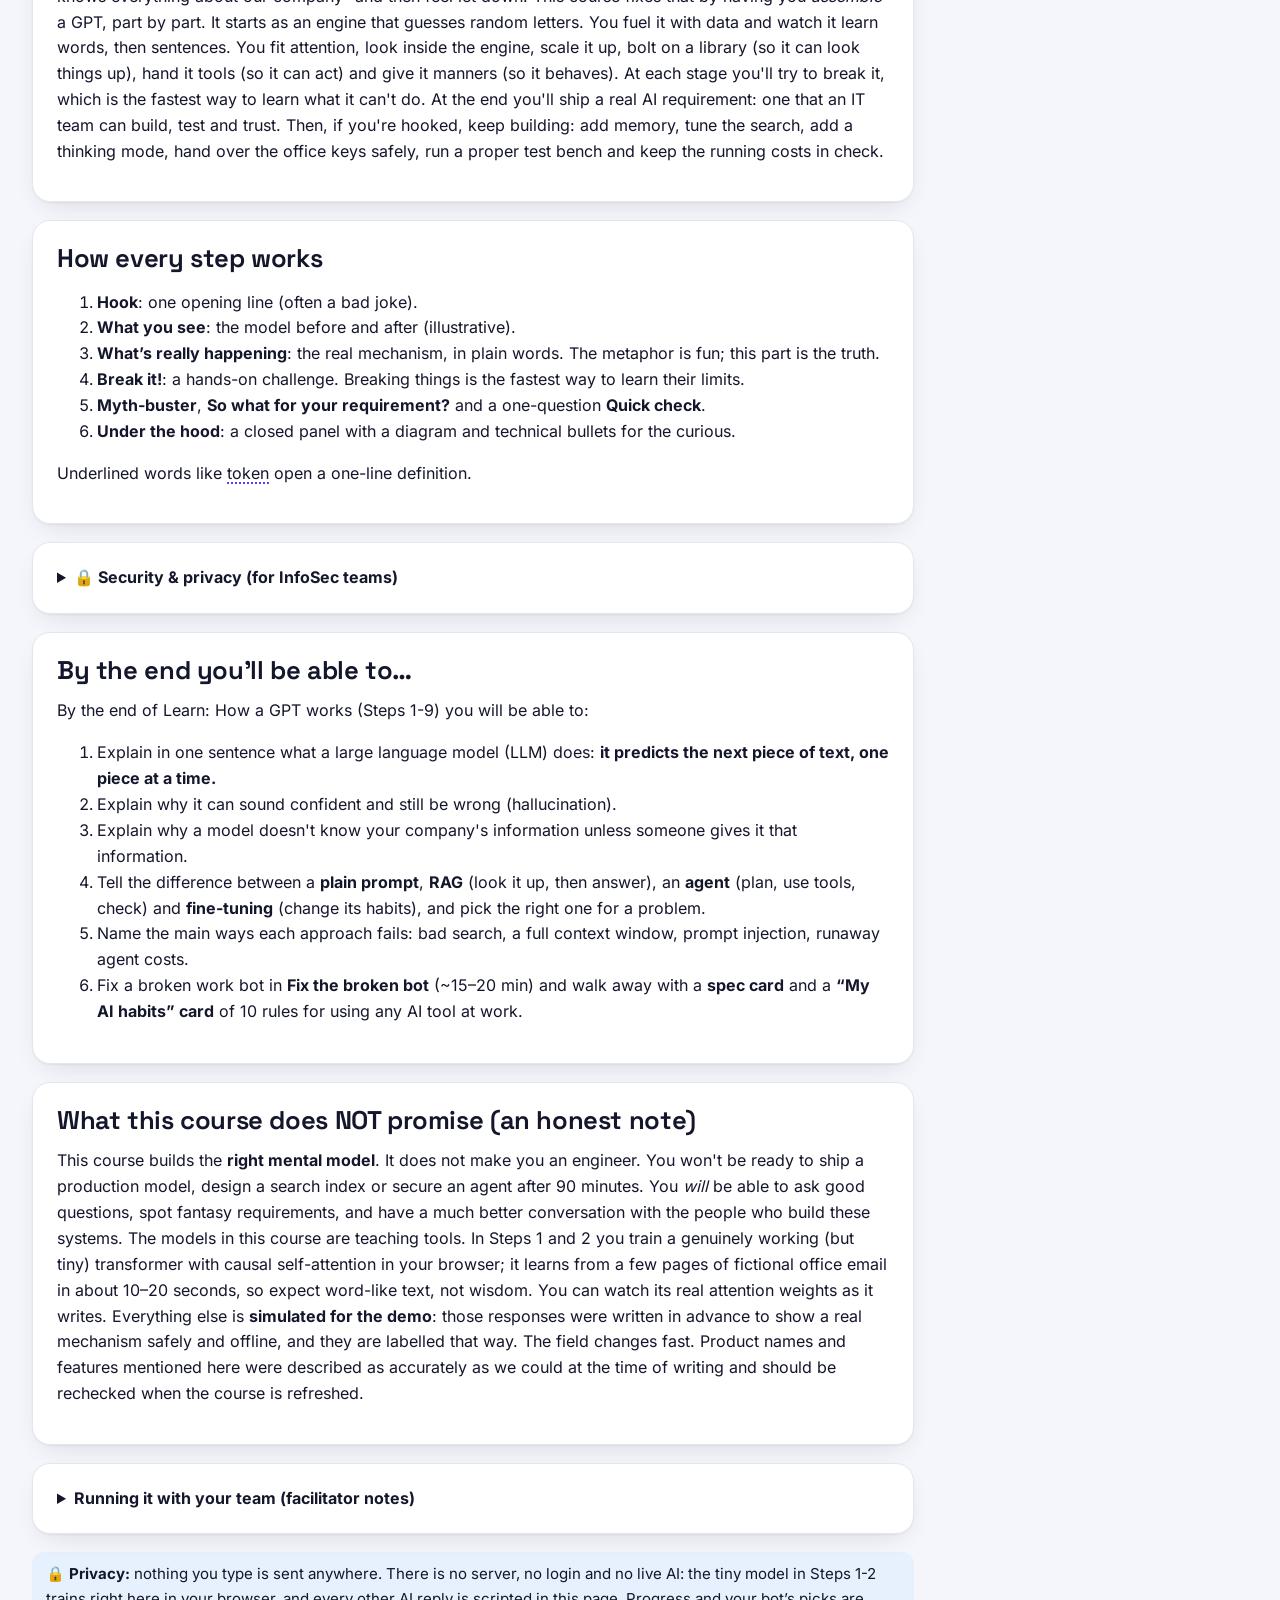
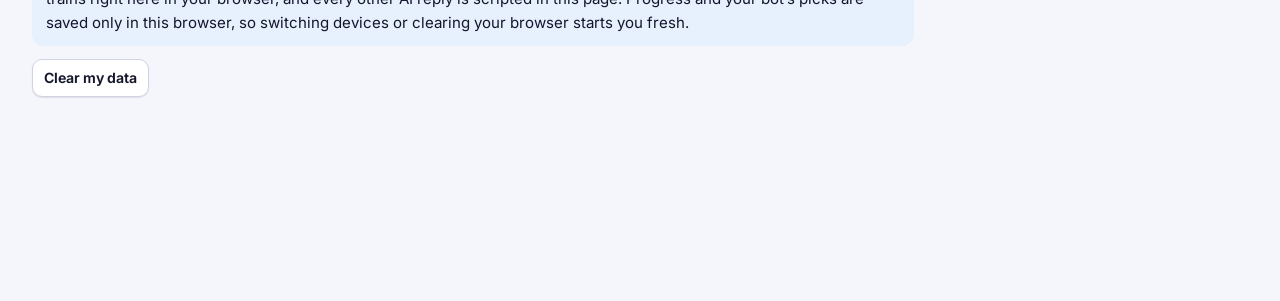
==== commit 5b3c7e44: "Promote Fix the broken bot to the main site; retire /preview/ (redirect); docs + security summary up" ====
--- a/index.html
+++ b/index.html
@@ -23,7 +23,7 @@
     <div class="progress thin" id="progBuild" role="progressbar" aria-label="Build sprint screens done" aria-valuemin="0" aria-valuemax="9" aria-valuenow="0"><span class="build" id="pBuild" style="width:0"></span></div>
     <span class="progress-label" id="progressLabel">Learn 0/9</span>
   </div>
-  <a class="btn small ws-link" href="#/build/1"><span aria-hidden="true">🔧</span><span class="hide-sm">Build your GPT</span><span class="sr-only">Build your GPT</span></a>
+  <a class="btn small ws-link" href="#/fix/0"><span aria-hidden="true">🔧</span><span class="hide-sm">Fix the broken bot</span><span class="sr-only">Fix the broken bot</span></a>
 </header>
 <nav id="drawer" class="drawer" aria-label="All steps" aria-hidden="true">
   <div class="row" style="justify-content:space-between;margin:0"><strong>All steps</strong><button id="closeDrawer" class="icon-btn" aria-label="Close menu">✕</button></div>
@@ -55,6 +55,8 @@
 <script src="assets/js/widgets-real.js"></script>
 <script src="assets/js/widgets-brain.js"></script>
 <script src="assets/js/sprint.js"></script>
+<script src="assets/js/build-content.js"></script>
+<script src="assets/js/fix.js"></script>
 <script src="assets/js/layers.js"></script>
 <script src="assets/js/app.js"></script>
 </body>
--- a/assets/css/style.css
+++ b/assets/css/style.css
@@ -630,3 +630,99 @@
 .gt-pop{position:absolute;z-index:200;max-width:330px;background:#1d1b2f;color:#fff;border-radius:10px;padding:9px 12px;font-size:.88rem;box-shadow:var(--shadow)}.gt-pop a{color:#c9bcff;font-weight:700}
 .card.sprint{background:linear-gradient(180deg,#f3fbf7,#fff 140px)}
 .bcard span.gt{color:#fff;font-size:11px;display:inline-flex}
+
+/* v5 build layout */
+body.on-build #layerPanel{display:none}
+body.on-build main#main{max-width:1240px}
+.bwrap{display:grid;grid-template-columns:minmax(0,1fr) 360px;gap:18px;align-items:start}
+.bside{position:sticky;top:96px;display:grid;gap:10px;max-height:calc(100vh - 190px);overflow:auto}
+.sidetabs{display:none}
+.bside .pane{background:#fff;border:1px solid var(--line);border-radius:14px;padding:12px;box-shadow:var(--shadow-sm)}
+.bside h4{margin:0 0 8px}
+.preview .bubble{font-size:.9rem}.pv-change{font-size:.82rem;margin:0 0 4px}
+.diff{font-size:.8rem;background:#fffbea;border-radius:8px;padding:5px 8px;margin:4px 0 10px}.diff mark{background:#ffe08a;border-radius:3px;padding:0 2px}.diff.same{background:#f3f4f9;color:#666}.diff .gone{color:#999;text-decoration:line-through}
+.scoreboard .sb-row{display:grid;grid-template-columns:72px 1fr 30px 36px;gap:6px;align-items:center;font-size:.86rem;font-weight:650;margin:5px 0}
+.sb-row .track{height:12px;background:#eef0f6;border-radius:99px;overflow:hidden}.sb-row .fill{display:block;height:100%;transition:width .5s var(--ease);background:var(--amber)}
+.sb-row .fill.bad{background:var(--coral)}.sb-row .fill.good{background:var(--mint)}
+.sb-row em{font-style:normal;font-size:.75rem}.sb-row em.up{color:#0b7a55}.sb-row em.dn{color:#c2410c}
+.sb-cap{font-size:.85rem;font-weight:650;background:var(--learn);border-radius:8px;padding:5px 8px}
+.inside-stack li{padding:3px 8px}.inside-stack b{min-width:0;font-size:.8rem}.inside-stack li.glow{animation:glow 1.6s ease-in-out 2}
+@keyframes glow{50%{box-shadow:0 0 0 4px color-mix(in srgb,var(--c) 35%,transparent)}}
+.inside-cap{font-size:.85rem;font-weight:600}
+.why-card{background:linear-gradient(180deg,#fffaf0,#fff)}.why-card p{margin:.35em 0}
+.breakit-mini .lesson{font-weight:700;color:var(--primary-dark)}.bq{font-size:.88rem;color:#555}
+.because{display:block;font-size:.84rem;color:#4a4f63;font-style:italic}
+.risks li{color:#9a3412}.mini{margin:4px 0;padding-left:18px;font-size:.85rem}
+@media (max-width:980px){.bwrap{grid-template-columns:1fr}.bside{position:static;max-height:none;overflow:visible}
+ .sidetabs{display:flex;gap:6px}.sidetabs button{flex:1;border:1px solid var(--line2);background:#fff;border-radius:99px;padding:6px;font-weight:700}
+ .sidetabs button[aria-selected=true]{background:var(--build-ink);color:#fff}.bside .pane{display:none}.bside .pane.on{display:block}}
+/* v6 three-beat build */
+.beat-h{display:flex;align-items:center;gap:8px;font-weight:800;margin-bottom:8px}.beat-h .btn{margin-left:auto}
+.beat-n{display:inline-grid;place-items:center;width:24px;height:24px;border-radius:50%;background:var(--build-ink,#0b7a55);color:#fff;font-size:.8rem}
+.jarg{color:#8a8fa3;font-size:.78rem;margin:2px 0 0;font-weight:500}
+.bgrid .bcard{min-height:92px}.tg.big{padding:14px;border:1.5px solid var(--line2);border-radius:14px;background:#fff}.tg.big strong{font-size:1.02rem}
+.bigchecks{display:grid;grid-template-columns:1fr 1fr;gap:10px}
+details.more{margin-top:14px;border-top:1px dashed var(--line2);padding-top:8px}details.more summary,.why-x summary,.tradebar summary{cursor:pointer;font-weight:700}
+details.more summary small,.tradebar small{color:#8a8fa3;font-weight:500}.more-in{margin-top:8px}
+.tradebar{background:#fff;border:1px solid var(--line);border-radius:12px;padding:6px 12px;margin-bottom:10px;font-size:.88rem}
+.beat{margin-top:12px}.beat.result{display:none}.beat.result.show{display:block;animation:rise .4s var(--ease)}
+.astage{min-height:110px;display:grid;align-content:center;background:#f6f7fb;border-radius:12px;padding:12px;overflow-x:auto}
+.aframe{display:flex;flex-wrap:wrap;align-items:center;gap:8px;animation:afade .45s ease}@keyframes afade{from{opacity:0;transform:translateY(6px)}}
+.ab{display:inline-block;padding:7px 10px;border-radius:10px;background:#fff;border:1.5px solid var(--line2);font-weight:650;font-size:.86rem}
+.ab.model{background:#ede9fe;border-color:#a78bfa}.ab.doc{background:#fff7e6;border-color:#f5b94a}.ab.hit{background:#d1fae5;border-color:#34d399}.ab.guard{background:#fee2e2;border-color:#f87171}.ab.out{background:#e0f2fe;border-color:#38bdf8}.ab.none{color:#999;border-style:dashed}.ab.code{font-family:monospace;background:#1e1b4b;color:#e0e7ff}.ab.scratch{color:#6b7280;font-style:italic;border-style:dotted}.ab.ev{background:#fef9c3}.ab.app{background:#f1f5f9}
+.aa{font-size:1.3rem;color:#8a8fa3}
+.actx{display:inline-flex;flex-wrap:wrap;gap:6px;align-items:center;border:2px dashed #a78bfa;border-radius:12px;padding:16px 8px 8px;position:relative}.actx em{position:absolute;top:-1px;left:8px;font-size:.68rem;color:#7c3aed}
+.chunks{display:inline-flex;gap:4px}.chunks i{font-style:normal;font-size:.75rem;padding:4px 6px;border-radius:6px;background:#fff7e6;border:1px solid #f5b94a}.chunks i.hit{background:#34d399;color:#fff;transform:scale(1.15)}
+.astack{display:inline-flex;flex-direction:column-reverse;gap:2px}.astack i{width:70px;height:5px;border-radius:3px;background:#e5e7eb;transition:background .3s var(--d)}.astack i.on{background:#7c3aed}.anote{color:#6b7280}
+.adots{display:flex;gap:5px;margin-top:8px}.adots i{width:18px;height:4px;border-radius:2px;background:#d1d5db}.adots i.on{background:var(--build-ink,#0b7a55)}
+.acap{font-weight:700;font-size:1.02rem;margin:10px 0 2px}.linkbtn{background:none;border:0;color:var(--primary);cursor:pointer;font:inherit;padding:0}
+.changed{background:#fffbea;border-radius:8px;padding:6px 10px;font-size:.9rem}
+.why-x{background:#fff;border:1px solid var(--line);border-radius:12px;padding:10px 14px;margin-top:10px}
+@media (prefers-reduced-motion:reduce){.aframe,.beat.result.show{animation:none}.astack i{transition:none}}
+@media (max-width:640px){.bigchecks{grid-template-columns:1fr}.tradebar summary{font-size:.8rem}}
+/* v7 lesson + new anims */
+.lesson-in h4{margin:12px 0 4px}.lesson-in ul{padding-left:20px}.les-hood{font-size:.86rem;color:#4a4f63}
+.probs{display:inline-flex;flex-direction:column;gap:3px}.probs span{background:linear-gradient(90deg,#c4b5fd var(--p),#f3f4f6 var(--p));padding:3px 8px;border-radius:6px;font-size:.8rem;min-width:140px}
+.loss{display:inline-flex;align-items:flex-end;gap:5px;height:70px;position:relative;padding-bottom:16px}.loss i{width:16px;height:var(--h);background:#f87171;border-radius:3px 3px 0 0}.loss em{position:absolute;bottom:0;left:0;font-size:.7rem;white-space:nowrap;color:#6b7280}
+.tryreal .real-w{margin-top:10px}
+/* ===== Fix the broken bot (preview slice) ===== */
+.fx-board{position:sticky;top:84px;z-index:20;background:#fff;border:1px solid var(--line);border-radius:14px;padding:8px 12px;box-shadow:var(--shadow-sm);margin-bottom:12px}
+.fx-bhead{display:flex;flex-wrap:wrap;align-items:center;gap:8px}.fx-count{font-weight:800}
+.fx-dots{display:flex;flex-wrap:wrap;gap:4px}.fx-dot{border:0;border-radius:8px;padding:3px 7px;font-size:.72rem;font-weight:800;cursor:pointer;color:#fff}
+.fx-dot.bad{background:#dc2626}.fx-dot.ok{background:#16a34a}.fx-dot.flip,.fx-list li.flip,.fx-rt li.flip{animation:fxflip .9s ease 2}
+@keyframes fxflip{50%{transform:scale(1.25);box-shadow:0 0 0 6px #bbf7d0}}
+.fx-bt{margin-left:auto}.fx-list{list-style:none;padding:0;margin:8px 0 0;max-height:46vh;overflow:auto}.fx-list li{display:flex;gap:8px;padding:6px;border-radius:8px;cursor:pointer;font-size:.86rem}.fx-list li.bad{background:#fef2f2}.fx-list li.ok{background:#f0fdf4}
+.fx-meter{margin:6px 0 0;font-size:.82rem}.light{display:inline-block;width:12px;height:12px;border-radius:50%;vertical-align:middle}.light.red{background:#dc2626}.light.amber{background:#f59e0b}.light.green{background:#16a34a}
+.fx-wrap{display:grid;grid-template-columns:minmax(0,1fr) 380px;gap:16px;align-items:start}
+.fx-side{position:sticky;top:190px;max-height:calc(100vh - 270px);overflow:auto}
+.xr-wrap>summary{display:none}
+.xray{background:#0f172a;color:#e2e8f0;border-radius:14px;padding:12px}.xray h3{margin:0;color:#fff;font-size:1rem}.xray h3 small{color:#94a3b8;font-weight:500}
+.xr-hint{font-size:.78rem;color:#94a3b8;margin:4px 0 8px}
+.xr-b{border:1px solid #334155;border-radius:10px;padding:6px 8px;margin:6px 0;background:#1e293b;font-size:.82rem}.xr-b p,.xr-b ul{margin:2px 0}.xr-b ul{padding-left:16px}
+.xr-l{display:block;font-size:.7rem;text-transform:uppercase;letter-spacing:.04em;color:#93c5fd;font-weight:800}
+.xr-b li.new{color:#86efac}.xr-none{color:#94a3b8;font-style:italic}
+.xr-chunk{background:#fef9c3;color:#1f2937;border-radius:8px;padding:6px 8px;margin:4px 0}.xr-chunk.old{background:#fde68a;outline:2px dashed #b45309}.xr-chunk.huge{background:#fecaca}.xr-chunk.tool{background:#fee2e2}
+.yr{background:#1d4ed8;color:#fff;border-radius:6px;padding:0 5px;font-size:.75rem}.tagold{background:#b45309;color:#fff;border-radius:6px;padding:0 5px;font-size:.7rem}
+.xr-lib{font-size:.72rem;color:#cbd5e1;margin-top:4px}.xr-arrow{text-align:center;color:#64748b;font-size:.75rem}
+.xr-b.good{border-color:#16a34a}.xr-b.badans{border-color:#dc2626}.xray .cite{color:#93c5fd}
+.xr-fill{font-size:.75rem;margin-top:8px}.xr-fill .bar{display:block;height:8px;background:#334155;border-radius:9px;overflow:hidden;margin-top:3px}.xr-fill .bar i{display:block;height:100%;background:#38bdf8}.xr-fill .bar i.warn{background:#f59e0b}.xr-fill .bar i.over{background:#dc2626}.xr-fill small.over{color:#fca5a5}
+.xr-tabs{display:flex;gap:6px;margin:6px 0}.xr-tabs button{flex:1;border:1px solid #475569;background:#1e293b;color:#e2e8f0;border-radius:99px;padding:4px;font-weight:700;cursor:pointer}.xr-tabs button[aria-selected=true]{background:#38bdf8;color:#0f172a}
+.xray .note{color:#94a3b8}
+.fx-beat{margin-bottom:12px}.fx-beat h2{font-size:1.05rem;margin:0 0 6px}.fx-ticket{font-size:1.02rem}.fx-idea{font-size:1.02rem;line-height:1.55}
+.fx-opts{display:grid;gap:8px}.fx-opt{text-align:left;justify-content:flex-start}.fx-opt.ok{background:#dcfce7;border-color:#16a34a}.fx-opt.no{background:#fef3c7;border-color:#f59e0b}.fx-fb{font-weight:600}
+.bcard.tried{opacity:.75;border-color:#dc2626;background:#fef2f2}
+.fx-failed{background:#fef2f2;border:1px solid #fecaca;border-radius:10px;padding:8px 10px;margin-top:8px}
+.fx-rt{list-style:none;padding:0}.fx-rt li{padding:6px 8px;border-radius:8px;margin:4px 0}.fx-rt li.ok{background:#f0fdf4}.fx-rt li.bad{background:#fef2f2}
+.fx-rule{background:#eef2ff;border-color:#c7d2fe}.fx-rule p{font-size:1.05rem;font-weight:700;margin:4px 0}
+.fx-stars{color:#f59e0b;font-size:1.2rem;letter-spacing:2px}.fx-stars .dim{color:#e5e7eb}
+.gt-term{background:none;border:0;padding:0;font:inherit;color:inherit;text-decoration:underline dotted 2px;text-underline-offset:3px;cursor:help;font-weight:700}
+.fx-confetti{position:fixed;left:50%;top:40%;transform:translate(-50%,-50%);font-size:2.4rem;pointer-events:none;animation:fxpop 1.5s ease forwards;z-index:99}
+@keyframes fxpop{from{opacity:0;transform:translate(-50%,-30%) scale(.6)}30%{opacity:1;transform:translate(-50%,-50%) scale(1.1)}to{opacity:0;transform:translate(-50%,-90%)}}
+@media (max-width:980px){.fx-wrap{grid-template-columns:1fr}.fx-side{position:static;max-height:none}.xr-wrap>summary{display:block;cursor:pointer;font-weight:800;padding:8px 0}.fx-board{top:84px}.fx-list{max-height:38vh}}
+@media (prefers-reduced-motion:reduce){.fx-dot.flip,.fx-list li.flip,.fx-rt li.flip,.fx-confetti{animation:none}}
+.fx-score{text-align:center;background:linear-gradient(135deg,#ecfdf5,#eef2ff);border-radius:14px;padding:10px;margin:8px 0}.fx-score .big{font-size:2.6rem;font-weight:900;margin:0}
+.fx-habits li{margin:6px 0;font-weight:600}.fx-share{font-weight:700;background:#f8fafc;border:1px dashed var(--line2);border-radius:10px;padding:10px}
+.xr-match{color:#86efac;font-size:.78rem;margin:2px 0}.xr-b.work{border-style:dashed;color:#cbd5e1}.tagold.gone{background:#475569;text-decoration:line-through}
+.xr-chunk.untrusted{outline:2px solid #dc2626}
+.qchips{display:flex;flex-wrap:wrap;gap:6px;margin:8px 0}.chip-q{border:1px solid var(--line2);background:#fff;border-radius:99px;padding:5px 10px;font-size:.82rem;cursor:pointer;text-align:left}
+.chatlog{display:flex;flex-direction:column;gap:8px;max-height:380px;overflow:auto;margin:8px 0}.chatlog .bubble.user{align-self:flex-end}.chatlog .bubble.bot.bad{border-color:#fecaca;background:#fef2f2}
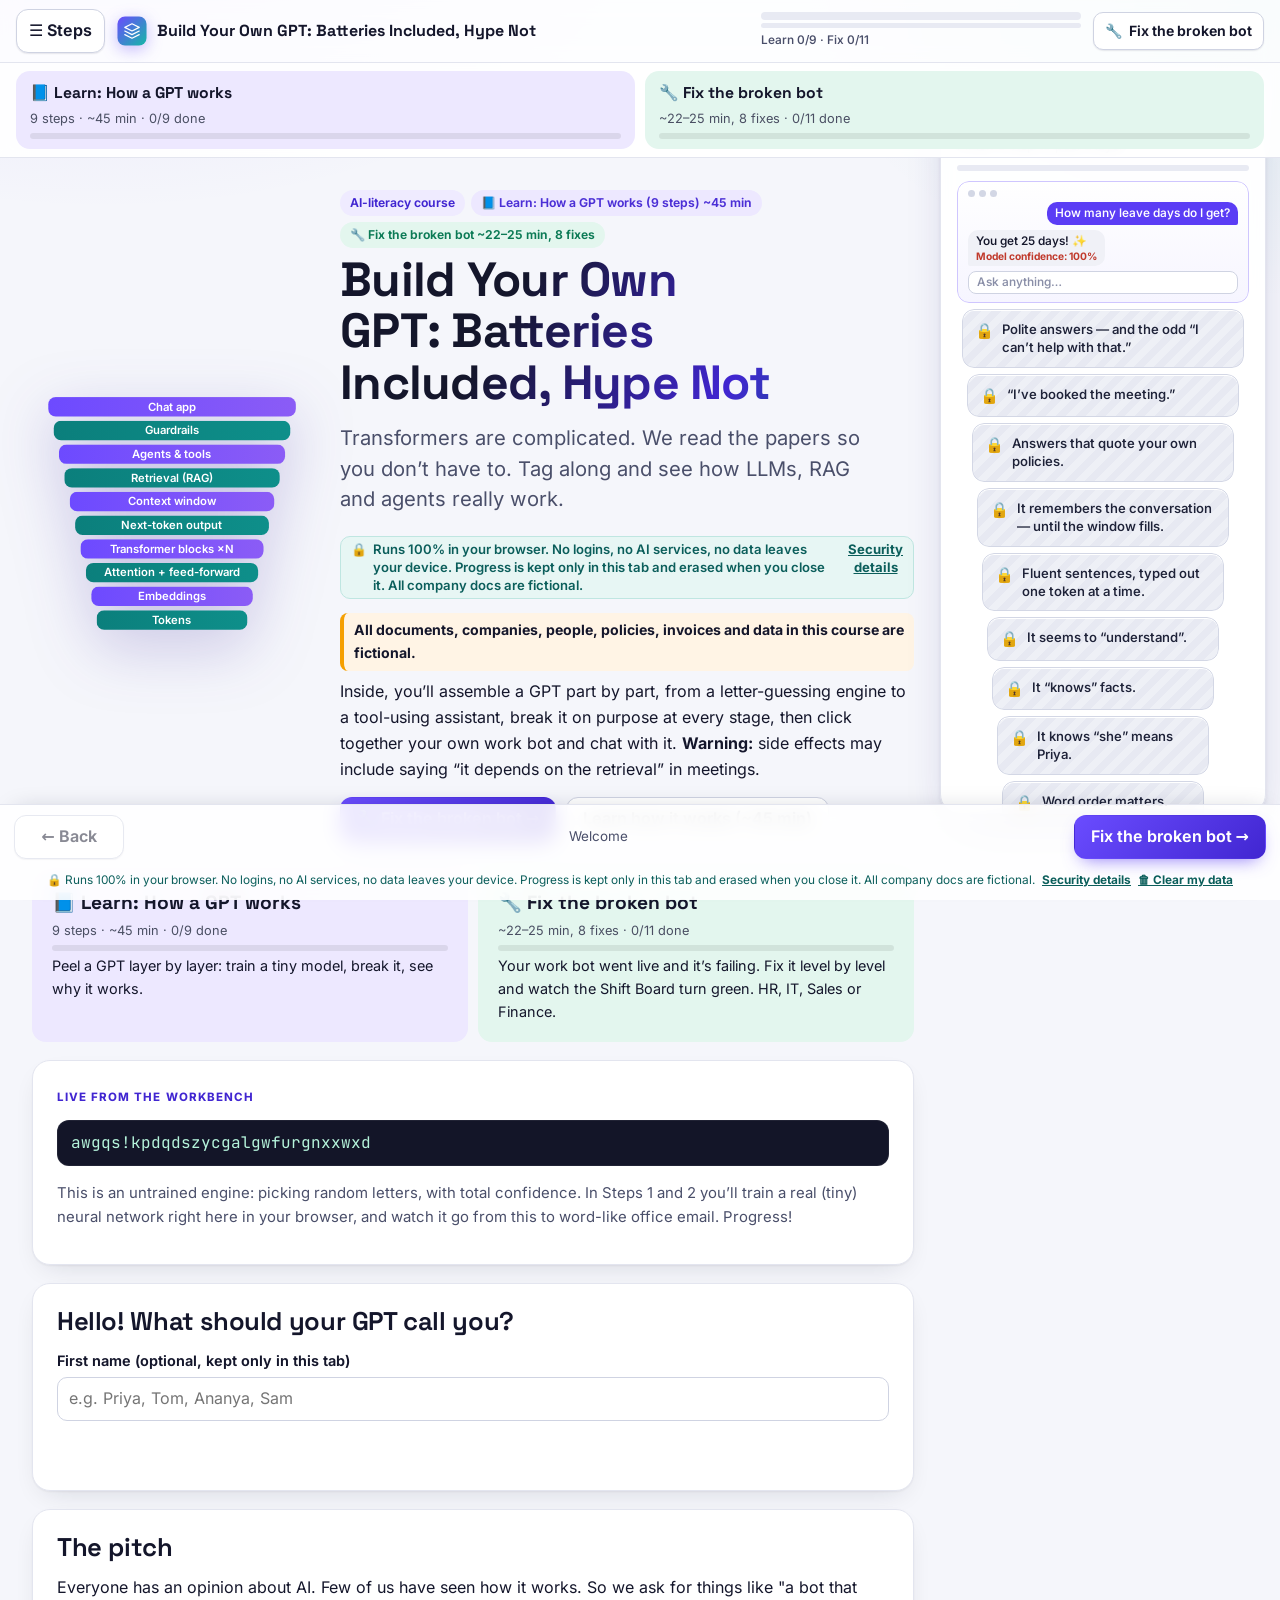
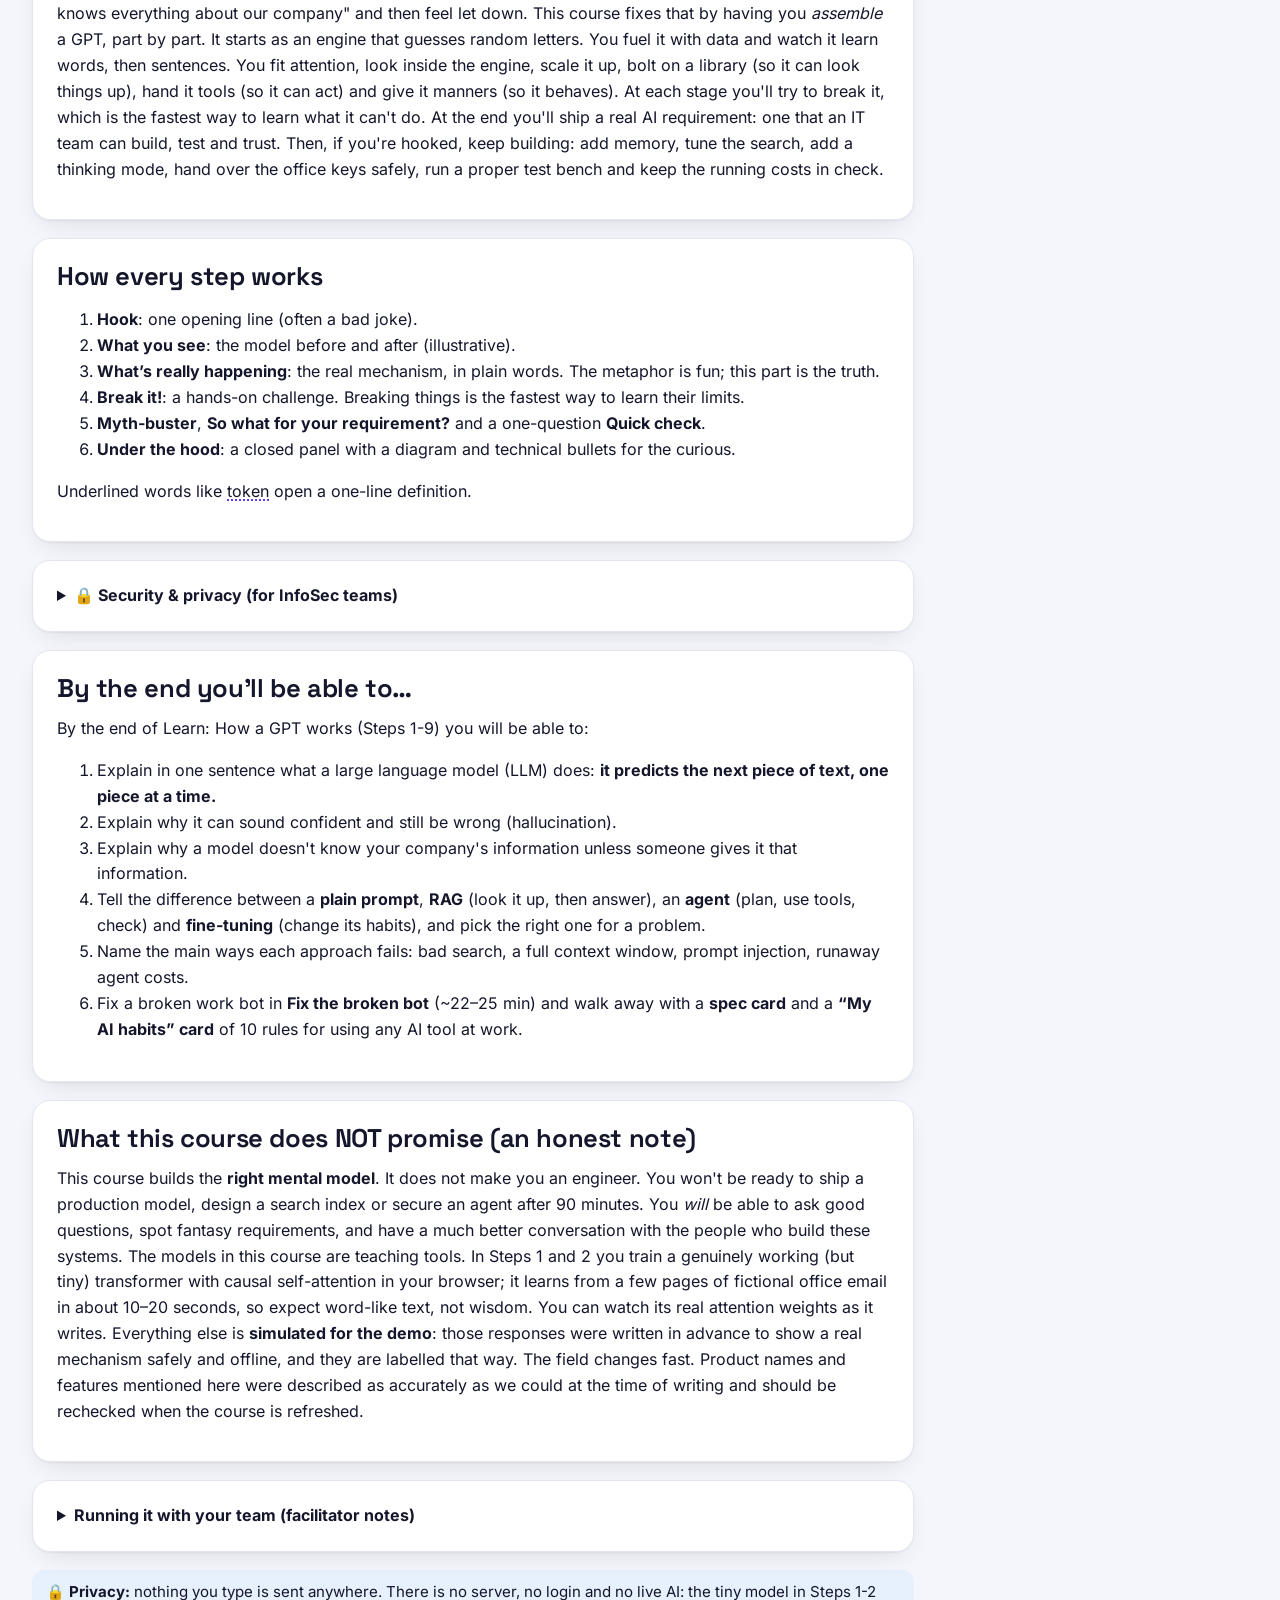
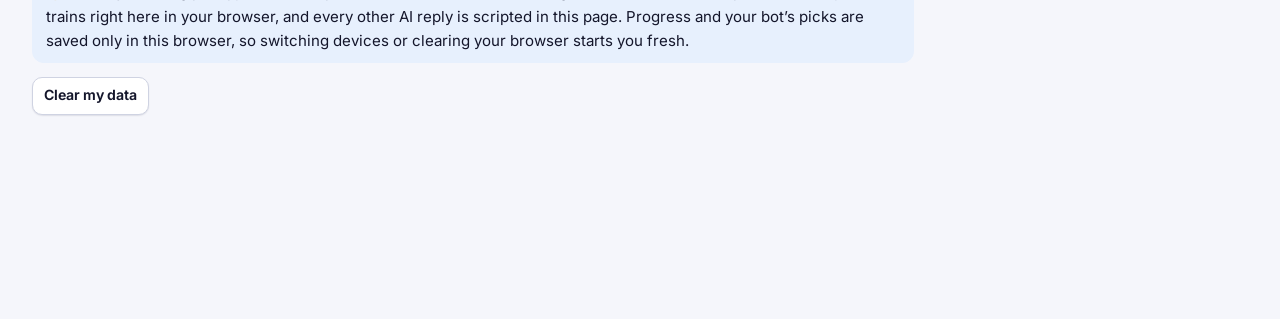
==== commit e571ab9b: "Storage: sessionStorage only (migrate+delete old localStorage); Clear my data in footer on every pag" ====
--- a/index.html
+++ b/index.html
@@ -40,7 +40,7 @@
   <button class="btn" id="backBtn">← Back</button>
   <span class="where" id="where" aria-live="polite"></span>
   <button class="btn primary" id="nextBtn">Next →</button>
-  <p class="safe-foot" id="safeFoot">🔒 Runs 100% in your browser. No logins, no AI services, no data leaves your device. All company docs are fictional. <button type="button" class="safe-more">Security details</button></p>
+  <p class="safe-foot" id="safeFoot">🔒 Runs 100% in your browser. No logins, no AI services, no data leaves your device. Progress is kept only in this tab and erased when you close it. All company docs are fictional. <button type="button" class="safe-more">Security details</button> <button type="button" class="safe-more" id="clearAlways" aria-label="Clear my data: delete everything this site saved in this browser">🗑 Clear my data</button></p>
 </footer>
 <div class="toast" id="toast" role="status" aria-live="polite"></div>
 <div id="printArea" aria-hidden="true"></div>
--- a/assets/css/style.css
+++ b/assets/css/style.css
@@ -726,3 +726,6 @@
 .xr-chunk.untrusted{outline:2px solid #dc2626}
 .qchips{display:flex;flex-wrap:wrap;gap:6px;margin:8px 0}.chip-q{border:1px solid var(--line2);background:#fff;border-radius:99px;padding:5px 10px;font-size:.82rem;cursor:pointer;text-align:left}
 .chatlog{display:flex;flex-direction:column;gap:8px;max-height:380px;overflow:auto;margin:8px 0}.chatlog .bubble.user{align-self:flex-end}.chatlog .bubble.bot.bad{border-color:#fecaca;background:#fef2f2}
+.fx-impact{margin:8px 0 0;padding:8px 10px;border-left:4px solid #f59e0b;background:#fffbeb;border-radius:8px;font-size:.92rem}
+.fx-mq{display:flex;flex-direction:column;gap:6px}.fx-mq .fx-opt{text-align:left}.fx-fb.small{font-size:.85rem;margin:0 0 4px 8px}
+.specdl.clar dt{font-weight:600}
